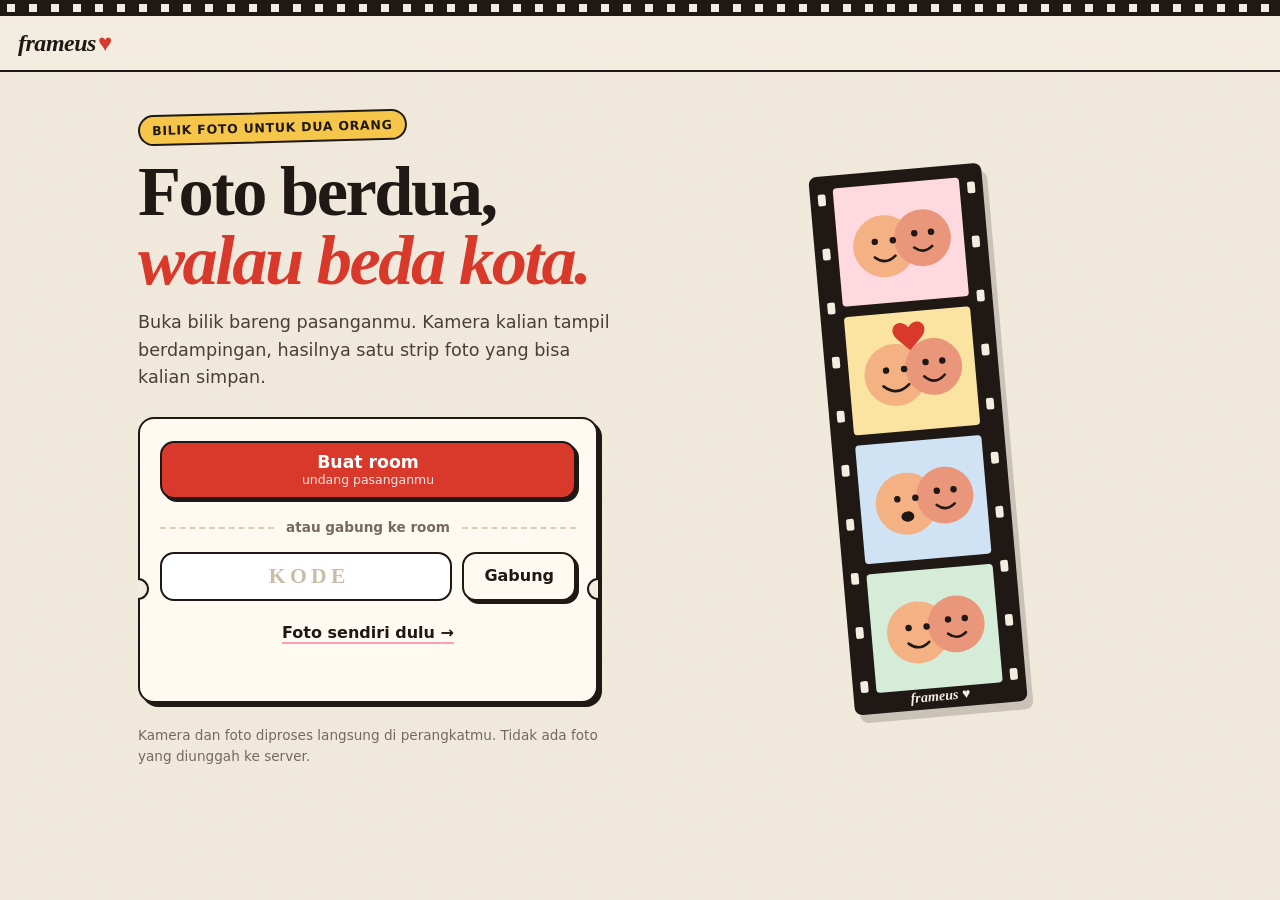
==== photobooth/index.html @ b473c3aa "Photobooth: pilihan bentuk/frame per orang (cincin warna, cincin ganda), tab kategori tersinkron, ca" ====
<!doctype html>
<html lang="id">
<head>
  <meta charset="utf-8">
  <meta name="viewport" content="width=device-width, initial-scale=1, viewport-fit=cover">
  <meta name="theme-color" content="#f3ece0">
  <title>frameus — bilik foto untuk dua orang</title>
  <meta name="description" content="Foto berdua walau beda kota. Kamera kalian tampil berdampingan dan hasilnya jadi satu strip foto.">
  <link rel="stylesheet" href="style.css">
</head>
<body>
  <div class="film" aria-hidden="true"></div>

  <header class="bar">
    <button id="btnBack" class="icon-btn" aria-label="Kembali" hidden>
      <svg viewBox="0 0 24 24" width="22" height="22" fill="none" stroke="currentColor" stroke-width="2.4" stroke-linecap="round" stroke-linejoin="round"><path d="M15 5l-7 7 7 7"/></svg>
    </button>
    <a class="brand" href="./" aria-label="frameus, ke beranda">frameus<span class="brand-heart" aria-hidden="true">♥</span></a>
    <div id="stepper" class="stepper" hidden>
      <span id="stepLabel" class="step-label"></span>
      <ol id="steps" aria-hidden="true"><li data-s="frame"></li><li data-s="shoot"></li><li data-s="pick"></li><li data-s="style"></li><li data-s="done"></li></ol>
    </div>
  </header>

  <video id="camSrc" autoplay playsinline muted></video>

  <main>
    <!-- BERANDA -->
    <section data-screen="home" class="screen home">
      <div class="hero">
        <div class="hero-copy">
          <p class="kicker">Bilik foto untuk dua orang</p>
          <h1>Foto berdua,<br><em>walau beda kota.</em></h1>
          <p class="lead">Buka bilik bareng pasanganmu. Kamera kalian tampil berdampingan, hasilnya satu strip foto yang bisa kalian simpan.</p>
        </div>
        <svg class="hero-art" viewBox="-14 -8 178 446" aria-hidden="true">
          <g transform="rotate(-5 75 215)">
            <rect x="8" y="6" width="134" height="418" rx="6" fill="#1f1814"/>
            <g fill="#f3ece0"><rect x="14" y="20" width="6" height="9" rx="1.5"/><rect x="14" y="62" width="6" height="9" rx="1.5"/><rect x="14" y="104" width="6" height="9" rx="1.5"/><rect x="14" y="146" width="6" height="9" rx="1.5"/><rect x="14" y="188" width="6" height="9" rx="1.5"/><rect x="14" y="230" width="6" height="9" rx="1.5"/><rect x="14" y="272" width="6" height="9" rx="1.5"/><rect x="14" y="314" width="6" height="9" rx="1.5"/><rect x="14" y="356" width="6" height="9" rx="1.5"/><rect x="14" y="398" width="6" height="9" rx="1.5"/>
              <rect x="130" y="20" width="6" height="9" rx="1.5"/><rect x="130" y="62" width="6" height="9" rx="1.5"/><rect x="130" y="104" width="6" height="9" rx="1.5"/><rect x="130" y="146" width="6" height="9" rx="1.5"/><rect x="130" y="188" width="6" height="9" rx="1.5"/><rect x="130" y="230" width="6" height="9" rx="1.5"/><rect x="130" y="272" width="6" height="9" rx="1.5"/><rect x="130" y="314" width="6" height="9" rx="1.5"/><rect x="130" y="356" width="6" height="9" rx="1.5"/><rect x="130" y="398" width="6" height="9" rx="1.5"/></g>
            <g>
              <rect x="26" y="16" width="98" height="92" rx="3" fill="#ffd9e0"/><circle cx="62" cy="64" r="24" fill="#f4b183"/><circle cx="92" cy="60" r="22" fill="#e9967a"/><circle cx="55" cy="60" r="2.5" fill="#1f1814"/><circle cx="69" cy="60" r="2.5" fill="#1f1814"/><circle cx="86" cy="56" r="2.5" fill="#1f1814"/><circle cx="99" cy="56" r="2.5" fill="#1f1814"/><path d="M54 72q8 7 16 0M85 67q7 6 14 0" stroke="#1f1814" stroke-width="2" fill="none" stroke-linecap="round"/>
              <rect x="26" y="116" width="98" height="92" rx="3" fill="#fbe3a1"/><circle cx="62" cy="164" r="24" fill="#f4b183"/><circle cx="92" cy="160" r="22" fill="#e9967a"/><circle cx="55" cy="160" r="2.5" fill="#1f1814"/><circle cx="69" cy="160" r="2.5" fill="#1f1814"/><circle cx="86" cy="156" r="2.5" fill="#1f1814"/><circle cx="99" cy="156" r="2.5" fill="#1f1814"/><path d="M52 172q10 9 20 0M84 167q8 8 16 0" stroke="#1f1814" stroke-width="2" fill="none" stroke-linecap="round"/><path d="M75 128c-7-9-18 0-9 9l9 9 9-9c9-9-2-18-9-9z" fill="#d8392b"/>
              <rect x="26" y="216" width="98" height="92" rx="3" fill="#cfe3f4"/><circle cx="62" cy="264" r="24" fill="#f4b183"/><circle cx="92" cy="260" r="22" fill="#e9967a"/><circle cx="55" cy="260" r="2.5" fill="#1f1814"/><circle cx="69" cy="260" r="2.5" fill="#1f1814"/><circle cx="86" cy="256" r="2.5" fill="#1f1814"/><circle cx="99" cy="256" r="2.5" fill="#1f1814"/><ellipse cx="62" cy="274" rx="5" ry="4" fill="#1f1814"/><path d="M85 267q7 6 14 0" stroke="#1f1814" stroke-width="2" fill="none" stroke-linecap="round"/>
              <rect x="26" y="316" width="98" height="92" rx="3" fill="#d4ecd8"/><circle cx="62" cy="364" r="24" fill="#f4b183"/><circle cx="92" cy="360" r="22" fill="#e9967a"/><circle cx="55" cy="360" r="2.5" fill="#1f1814"/><circle cx="69" cy="360" r="2.5" fill="#1f1814"/><circle cx="86" cy="356" r="2.5" fill="#1f1814"/><circle cx="99" cy="356" r="2.5" fill="#1f1814"/><path d="M54 372q8 7 16 0M85 367q7 6 14 0" stroke="#1f1814" stroke-width="2" fill="none" stroke-linecap="round"/>
            </g>
            <text x="75" y="418" text-anchor="middle" font-family="Fraunces, serif" font-style="italic" font-weight="700" font-size="11" fill="#f3ece0">frameus ♥</text>
          </g>
        </svg>
      </div>

      <div class="ticket">
        <button id="btnCreate" class="btn primary xl">
          <span class="btn-main">Buat room</span>
          <span class="btn-sub">undang pasanganmu</span>
        </button>
        <div class="or"><span>atau gabung ke room</span></div>
        <form id="joinForm" class="join" autocomplete="off">
          <label class="sr" for="joinCode">Kode room</label>
          <input id="joinCode" name="code" placeholder="KODE" maxlength="6" autocapitalize="characters" autocomplete="off" spellcheck="false" inputmode="text">
          <button id="btnJoin" class="btn" type="submit">Gabung</button>
        </form>
        <button id="btnSolo" class="link-btn" type="button">Foto sendiri dulu <span aria-hidden="true">→</span></button>
        <p id="homeStatus" class="status" role="status" aria-live="polite"></p>
        <div id="camError" class="alert" role="alert" hidden>
          <strong>Kamera belum bisa dipakai.</strong>
          <p>Izinkan akses kamera di browser, pastikan tidak dipakai aplikasi lain, dan buka lewat alamat <b>https</b>. Lalu coba lagi.</p>
        </div>
      </div>

      <p class="foot">Kamera dan foto diproses langsung di perangkatmu. Tidak ada foto yang diunggah ke server.</p>
    </section>

    <!-- ROOM -->
    <section data-screen="room" class="screen" hidden>
      <h2 class="title">Room kamu sudah siap</h2>
      <p class="sub">Kirim kode ini ke pasanganmu, lalu minta dia pilih <b>Gabung ke room</b>.</p>
      <div class="stub">
        <div id="roomCode" class="code" aria-live="polite" aria-label="Kode room"></div>
        <div class="stub-actions">
          <button id="btnCopy" class="btn" type="button">Salin kode</button>
          <button id="btnShare" class="btn" type="button">Bagikan</button>
        </div>
      </div>
      <p id="roomStatus" class="presence" data-state="wait" role="status"><i class="dot"></i><span>Menunggu pasangan…</span></p>
      <div class="actions"><button id="btnRoomNext" class="btn primary xl" type="button"><span class="btn-main">Lanjut pilih frame</span></button></div>
      <p class="hint">Pasanganmu bisa gabung kapan saja, bahkan setelah kamu lanjut.</p>
    </section>

    <!-- BENTUK STRIP -->
    <section data-screen="layout" class="screen" hidden>
      <h2 class="title">Pilih bentuk strip</h2>
      <p class="sub">Siapa pun dari kalian boleh memilih. Pilihannya otomatis tersinkron.</p>
      <div id="layouts" class="opts" role="radiogroup" aria-label="Bentuk strip"></div>
      <p id="layoutNote" class="pick-note" role="status" aria-live="polite"></p>
      <div class="actions"><button id="btnLayoutNext" class="btn primary xl" type="button"><span class="btn-main">Lanjut</span></button></div>
    </section>

    <!-- FRAME -->
    <section data-screen="frame" class="screen" hidden>
      <h2 class="title">Pilih frame</h2>
      <p class="sub">Foto kalian akan mengisi kotak putih.</p>
      <div id="cats" class="tabs" role="tablist" aria-label="Kategori frame"></div>
      <div id="frames" class="frames" role="radiogroup" aria-label="Frame"></div>
      <p id="frameNote" class="pick-note" role="status" aria-live="polite"></p>
      <div class="actions"><button id="btnFrameNext" class="btn primary xl" type="button"><span class="btn-main">Lanjut ke kamera</span></button></div>
    </section>

    <!-- FOTO -->
    <section data-screen="shoot" class="screen wide" hidden>
      <h2 id="shootTitle" class="title">Siap-siap, ya</h2>
      <p id="shootSub" class="sub">Pastikan wajah kelihatan, lalu tekan tombol merah.</p>
      <div class="cam">
        <canvas id="local" width="640" height="480"></canvas>
        <video id="remote" autoplay playsinline hidden></video>
        <span id="camBadge" class="cam-badge"><i class="dot"></i><span>Sendiri</span></span>
        <div id="count" class="count" hidden></div>
        <div id="flash" class="flash" aria-hidden="true"></div>
      </div>
      <div id="tryBox" class="try" hidden><span class="try-tag">Coba</span><p id="tryText"></p></div>
      <div id="thumbs" class="dots" aria-label="Hasil foto"></div>

      <div id="fx" class="fxpanel">
        <div class="tabs fx-tabs" role="tablist" aria-label="Efek">
          <button class="tab sel" data-fx="bg" role="tab" type="button">Latar</button>
          <button class="tab" data-fx="filter" role="tab" type="button">Filter wajah</button>
        </div>
        <div id="fxOpts" class="tray"></div>
        <p id="fxStatus" class="status" role="status" aria-live="polite"></p>
      </div>

      <div class="shutter-wrap">
        <button id="btnShoot" class="shutter" type="button" aria-label="Mulai foto"><i></i></button>
        <p class="shutter-label" id="shutterLabel">Mulai foto</p>
      </div>
    </section>

    <!-- PILIH FOTO -->
    <section data-screen="pick" class="screen" hidden>
      <h2 id="pickTitle" class="title">Pilih foto terbaik</h2>
      <p id="pickSub" class="sub"></p>
      <div id="pickGrid" class="pickgrid"></div>
      <div class="actions">
        <span id="pickCount" class="count-pill">0 dari 0</span>
        <button id="btnPickNext" class="btn primary xl" type="button" disabled><span class="btn-main">Lanjut</span></button>
      </div>
    </section>

    <!-- GAYA -->
    <section data-screen="style" class="screen" hidden>
      <h2 class="title">Beri sentuhan akhir</h2>
      <div class="table"><canvas id="preview" class="out"></canvas></div>
      <div class="panel">
        <label class="field"><span>Teks di bawah foto</span>
          <input id="caption" placeholder="Misalnya: Kita ♥" maxlength="30" value="frameus ♥">
        </label>
        <label class="switch"><input type="checkbox" id="showDate" checked><i aria-hidden="true"></i><span>Tampilkan tanggal</span></label>
      </div>
      <div class="actions"><button id="btnStyleNext" class="btn primary xl" type="button"><span class="btn-main">Selesai</span></button></div>
    </section>

    <!-- SELESAI -->
    <section data-screen="done" class="screen" hidden>
      <h2 class="title">Jadi! <em>Bagus banget.</em></h2>
      <div class="table"><canvas id="final" class="out tilt"></canvas></div>
      <div class="actions col">
        <a id="btnDownload" class="btn primary xl" download="frameus.png"><span class="btn-main">Unduh foto</span></a>
        <button id="btnShareImg" class="btn xl" type="button" hidden><span class="btn-main">Bagikan</span></button>
        <button id="btnAgain" class="link-btn" type="button">Foto lagi dari awal</button>
      </div>
    </section>
  </main>

  <script src="vendor/peerjs.min.js"></script>
  <script src="script.js"></script>
  <script type="module" src="fx.js"></script>
</body>
</html>
---- photobooth/style.css ----
@font-face { font-family: 'DM Sans'; font-style: normal; font-weight: 400 700; font-display: swap; src: url('vendor/fonts/DMSans-normal.woff2') format('woff2'); }
@font-face { font-family: 'Fraunces'; font-style: italic; font-weight: 400 900; font-display: swap; src: url('vendor/fonts/Fraunces-italic.woff2') format('woff2'); }
@font-face { font-family: 'Fraunces'; font-style: normal; font-weight: 400 900; font-display: swap; src: url('vendor/fonts/Fraunces-normal.woff2') format('woff2'); }
/* ============ frameus — gaya cetak retro-hangat ============ */
:root {
  --paper: #f3ece0;
  --paper-2: #e9dfcf;
  --card: #fffaf1;
  --ink: #1f1814;
  --muted: #75695e;
  --line: #d9ccb8;
  --red: #d8392b;
  --red-d: #a92519;
  --pink: #ff9db4;
  --sun: #f6c64a;
  --me: #ff6f91;
  --peer: #4a90e2;
  --ok: #2f8f5b;
  --r: 16px;
  --shadow: 4px 4px 0 var(--ink);
  --shadow-s: 3px 3px 0 var(--ink);
  --display: "Fraunces", "Iowan Old Style", Georgia, serif;
  --body: "DM Sans", system-ui, -apple-system, "Segoe UI", sans-serif;
}
*, *::before, *::after { box-sizing: border-box; }
html { -webkit-text-size-adjust: 100%; scroll-behavior: smooth; }
body {
  margin: 0; min-height: 100vh; color: var(--ink); background-color: var(--paper);
  font: 400 16px/1.55 var(--body);
  background-image: url("data:image/svg+xml;utf8,<svg xmlns='http://www.w3.org/2000/svg' width='160' height='160'><filter id='n'><feTurbulence type='fractalNoise' baseFrequency='.9' numOctaves='2' stitchTiles='stitch'/><feColorMatrix values='0 0 0 0 .3  0 0 0 0 .22  0 0 0 0 .12  0 0 0 .07 0'/></filter><rect width='160' height='160' filter='url(%23n)'/></svg>");
  -webkit-font-smoothing: antialiased;
}
button, input { font: inherit; color: inherit; }
[hidden] { display: none !important; }
.sr { position: absolute; width: 1px; height: 1px; overflow: hidden; clip: rect(0 0 0 0); white-space: nowrap; }
:focus-visible { outline: 3px solid var(--red); outline-offset: 3px; border-radius: 6px; }

/* pita film di atas halaman */
.film { height: 16px; background-color: var(--ink);
  background-image: linear-gradient(90deg, transparent 0 7px, var(--paper) 7px 15px, transparent 15px 22px);
  background-size: 22px 8px; background-repeat: repeat-x; background-position: 0 4px; }

/* bilah atas */
.bar { position: sticky; top: 0; z-index: 20; display: flex; align-items: center; gap: 12px; min-height: 56px; padding: 8px 18px;
  background: color-mix(in srgb, var(--paper) 92%, transparent); backdrop-filter: blur(8px); border-bottom: 2px solid var(--ink); }
.brand { font: italic 800 1.5rem/1 var(--display); font-variation-settings: "SOFT" 100, "opsz" 72; color: var(--ink); text-decoration: none; letter-spacing: -.02em; }
.brand-heart { color: var(--red); margin-left: 2px; font-style: normal; }
.icon-btn { display: grid; place-items: center; width: 40px; height: 40px; margin-left: -8px; border: 0; background: none; cursor: pointer; border-radius: 50%; }
.icon-btn:hover { background: var(--paper-2); }
.stepper { margin-left: auto; display: flex; align-items: center; gap: 12px; }
.step-label { font-size: .8rem; font-weight: 700; letter-spacing: .02em; color: var(--muted); }
.stepper ol { display: flex; gap: 4px; list-style: none; margin: 0; padding: 0; }
.stepper li { width: 18px; height: 14px; border: 2px solid var(--ink); border-radius: 3px; background: transparent; transition: background .2s; }
.stepper li.past { background: var(--red); border-color: var(--red-d); }
.stepper li.on { background: var(--ink); }

main { max-width: 640px; margin: 0 auto; padding: 24px 18px 40px; }
.screen { animation: rise .35s cubic-bezier(.2, .7, .2, 1); }
.screen.home { max-width: none; }
@keyframes rise { from { opacity: 0; transform: translateY(10px); } to { opacity: 1; transform: none; } }
.title { margin: 6px 0 4px; font: 800 clamp(1.9rem, 6.5vw, 2.6rem)/1.04 var(--display); font-variation-settings: "SOFT" 100, "opsz" 96; letter-spacing: -.02em; }
.title em { color: var(--red); font-weight: 700; }
.sub { margin: 4px 0 20px; color: var(--muted); max-width: 34rem; }
.sub b { color: var(--ink); }
.status { min-height: 1.4em; margin: 10px 0 0; font-size: .92rem; color: var(--muted); }

/* ---------- tombol ---------- */
.btn { display: inline-flex; align-items: center; justify-content: center; gap: 10px; min-height: 48px; padding: 10px 20px;
  border: 2px solid var(--ink); border-radius: 14px; background: var(--card); color: var(--ink); font-weight: 700; text-decoration: none; cursor: pointer;
  box-shadow: var(--shadow-s); transition: transform .08s, box-shadow .08s, background .15s; -webkit-tap-highlight-color: transparent; }
.btn:hover { background: #fff; }
.btn:active { transform: translate(3px, 3px); box-shadow: 0 0 0 var(--ink); }
.btn.primary { background: var(--red); color: #fff; }
.btn.primary:hover { background: #e2473a; }
.btn.xl { width: 100%; min-height: 58px; font-size: 1.08rem; flex-direction: column; gap: 0; line-height: 1.15; }
.btn-sub { font-size: .78rem; font-weight: 500; opacity: .85; }
.btn:disabled { background: var(--paper-2); color: var(--muted); border-color: var(--line); box-shadow: none; cursor: not-allowed; transform: none; }
.link-btn { display: inline-block; padding: 12px 4px; border: 0; background: none; color: var(--ink); font-weight: 700; text-decoration: underline; text-decoration-thickness: 2px; text-underline-offset: 4px; text-decoration-color: var(--pink); cursor: pointer; }
.link-btn:hover { text-decoration-color: var(--red); }

/* ---------- beranda ---------- */
.hero { display: grid; gap: 8px; align-items: center; margin-bottom: 8px; }
.hero-copy { max-width: 560px; }
.kicker { display: inline-block; margin: 0 0 14px; padding: 4px 12px; border: 2px solid var(--ink); border-radius: 999px; background: var(--sun); font-size: .78rem; font-weight: 700; letter-spacing: .06em; text-transform: uppercase; transform: rotate(-1.5deg); }
.hero h1 { margin: 0 0 14px; font: 900 clamp(2.5rem, 11vw, 4.4rem)/.98 var(--display); font-variation-settings: "SOFT" 100, "opsz" 144; letter-spacing: -.035em; }
.hero h1 em { color: var(--red); font-weight: 800; }
.lead { margin: 0; font-size: 1.1rem; color: #4a3f36; max-width: 30rem; }
.hero-art { display: none; width: 190px; justify-self: center; filter: drop-shadow(6px 8px 0 rgba(31, 24, 20, .18)); }

.ticket { position: relative; margin: 22px 0 0; padding: 22px 20px 12px; max-width: 460px; background: var(--card); border: 2px solid var(--ink); border-radius: var(--r); box-shadow: var(--shadow); }
.ticket::before, .ticket::after { content: ""; position: absolute; top: 50%; width: 22px; height: 22px; margin-top: 18px; border: 2px solid var(--ink); border-radius: 50%; background: var(--paper); }
.ticket::before { left: -13px; clip-path: inset(0 0 0 50%); }
.ticket::after { right: -13px; clip-path: inset(0 50% 0 0); }
.or { display: flex; align-items: center; gap: 12px; margin: 18px 0 14px; color: var(--muted); font-size: .85rem; font-weight: 700; }
.or::before, .or::after { content: ""; flex: 1; border-top: 2px dashed var(--line); }
.join { display: flex; gap: 10px; }
.join input { flex: 1 1 0; min-width: 0; min-height: 48px; padding: 8px 12px; border: 2px solid var(--ink); border-radius: 14px; background: #fff; text-align: center; text-transform: uppercase;
  font: 800 1.35rem var(--display); letter-spacing: .28em; padding-left: calc(12px + .28em); }
.join input::placeholder { color: #c9bca8; letter-spacing: .2em; }
.join .btn { flex: 0 0 auto; }
.ticket .link-btn { display: block; margin: 8px auto 0; }
.alert { margin: 12px 0 8px; padding: 12px 14px; border: 2px solid var(--red-d); border-radius: 12px; background: #fde4df; font-size: .92rem; }
.alert p { margin: 4px 0 0; }
.foot { margin: 22px 0 0; font-size: .85rem; color: var(--muted); max-width: 30rem; }

/* ---------- room ---------- */
.stub { margin: 8px 0 18px; padding: 22px 18px 18px; background: var(--card); border: 2px solid var(--ink); border-radius: var(--r); box-shadow: var(--shadow); text-align: center; }
.code { display: flex; justify-content: center; gap: 8px; margin-bottom: 18px; }
.code span { display: grid; place-items: center; width: clamp(46px, 14vw, 62px); aspect-ratio: .78; border: 2px solid var(--ink); border-radius: 12px; background: #fff; box-shadow: var(--shadow-s);
  font: 900 clamp(1.8rem, 8vw, 2.5rem) var(--display); font-variation-settings: "SOFT" 100; }
.code span:nth-child(odd) { transform: rotate(-2.5deg); }
.code span:nth-child(even) { transform: rotate(2deg) translateY(2px); }
.stub-actions { display: flex; gap: 10px; justify-content: center; flex-wrap: wrap; }
.presence { display: flex; align-items: center; gap: 10px; margin: 0 0 20px; padding: 10px 14px; border: 2px dashed var(--line); border-radius: 12px; font-weight: 700; }
.dot { width: 10px; height: 10px; border-radius: 50%; background: var(--sun); flex: none; }
.presence[data-state="wait"] .dot { animation: pulse 1.2s infinite; }
.presence[data-state="ok"] { border-style: solid; border-color: var(--ok); background: #e3f3e9; }
.presence[data-state="ok"] .dot { background: var(--ok); }
.presence[data-state="off"], .presence[data-state="err"] { border-color: var(--red-d); background: #fde4df; }
.presence[data-state="off"] .dot, .presence[data-state="err"] .dot { background: var(--red); }
@keyframes pulse { 0%, 100% { box-shadow: 0 0 0 0 rgba(246, 198, 74, .8); } 50% { box-shadow: 0 0 0 7px rgba(246, 198, 74, 0); } }
.hint { margin: 14px 0 0; font-size: .88rem; color: var(--muted); }

/* ---------- aksi bawah (lengket) ---------- */
.actions { position: sticky; bottom: 0; z-index: 10; display: flex; align-items: center; gap: 12px; margin: 22px -18px 0; padding: 14px 18px calc(14px + env(safe-area-inset-bottom));
  background: linear-gradient(to top, var(--paper) 62%, transparent); }
.actions.col { flex-direction: column; align-items: stretch; position: static; background: none; margin: 18px 0 0; padding: 0; }
.actions.col .link-btn { align-self: center; }
.actions .btn.xl { flex: 1; }
.count-pill { flex: none; padding: 6px 12px; border: 2px solid var(--ink); border-radius: 999px; background: var(--card); font-weight: 700; font-size: .9rem; white-space: nowrap; }

/* ---------- kartu pilihan (bentuk strip) ---------- */
.opts { display: grid; grid-template-columns: repeat(2, 1fr); gap: 14px; }
.opt { position: relative; display: flex; flex-direction: column; align-items: center; gap: 4px; padding: 20px 10px 14px; border: 2px solid var(--ink); border-radius: var(--r); background: var(--card); cursor: pointer; box-shadow: var(--shadow-s); transition: transform .1s, box-shadow .1s, background .15s; text-align: center; }
.opt:hover { transform: translateY(-2px); }
.opt b { margin-top: 10px; font: 800 1.1rem var(--display); }
.opt small { color: var(--muted); font-size: .8rem; }
.opt[aria-checked="true"] { background: #fff1bd; box-shadow: 0 0 0 0 var(--ink); transform: translate(3px, 3px); }
.opt .check, .fcard .check { position: absolute; top: 8px; right: 8px; display: none; width: 24px; height: 24px; place-items: center; border-radius: 50%; background: var(--red); color: #fff; font-size: 14px; font-weight: 800; border: 2px solid var(--ink); }
.opt[aria-checked="true"] .check, .fcard[aria-checked="true"] .check { display: grid; }
.ico { display: grid; gap: 4px; padding: 5px; border: 2px solid var(--ink); border-radius: 4px; background: var(--ink); }
.ico i { display: block; background: #fff; border-radius: 1px; }

/* ---------- frame ---------- */
.tabs { display: flex; gap: 8px; margin: 0 -18px 16px; padding: 4px 18px 10px; overflow-x: auto; scrollbar-width: none; }
.tabs::-webkit-scrollbar { display: none; }
.tab { flex: none; padding: 8px 16px; border: 2px solid var(--ink); border-radius: 999px; background: var(--card); font-weight: 700; font-size: .92rem; cursor: pointer; white-space: nowrap; }
.tab.sel { background: var(--ink); color: var(--paper); }
.frames { display: grid; grid-template-columns: repeat(3, 1fr); gap: 12px; }
.fcard { position: relative; display: flex; flex-direction: column; align-items: center; gap: 6px; padding: 10px 6px 8px; border: 2px solid var(--ink); border-radius: 14px; background: var(--card); cursor: pointer; box-shadow: var(--shadow-s); transition: transform .1s, box-shadow .1s, background .15s; }
.fcard canvas { width: 100%; height: 150px; object-fit: contain; filter: drop-shadow(1px 2px 0 rgba(31, 24, 20, .25)); }
.fcard b { font-size: .82rem; }
.fcard[aria-checked="true"] { background: #fff1bd; box-shadow: none; transform: translate(3px, 3px); }
.fcard .check { top: 6px; right: 6px; }

/* ---------- kamera ---------- */
.screen.wide { max-width: 640px; }
.cam { position: relative; display: flex; aspect-ratio: 4 / 3; overflow: hidden; border: 2px solid var(--ink); border-radius: 20px; background: #2b2420; box-shadow: var(--shadow); }
.cam canvas, .cam video { flex: 1; min-width: 0; width: 100%; height: 100%; object-fit: cover; }
#camSrc { position: fixed; left: 0; top: 0; width: 2px; height: 2px; opacity: 0; pointer-events: none; }
.cam-badge { position: absolute; left: 12px; top: 12px; display: flex; align-items: center; gap: 8px; padding: 5px 12px 5px 10px; border-radius: 999px; background: rgba(31, 24, 20, .72); color: #fff; font-size: .78rem; font-weight: 700; backdrop-filter: blur(4px); }
.cam-badge .dot { width: 8px; height: 8px; background: #ffd35a; }
.cam-badge[data-on="1"] .dot { background: #5be08f; }
.count { position: absolute; inset: 0; display: grid; place-items: center; pointer-events: none; font: 900 clamp(6rem, 30vw, 10rem)/1 var(--display); font-variation-settings: "SOFT" 100, "opsz" 144; color: #fff; -webkit-text-stroke: 4px var(--ink); paint-order: stroke fill; text-shadow: 6px 6px 0 var(--ink); }
.count.pop { animation: pop .9s cubic-bezier(.2, .8, .2, 1); }
@keyframes pop { 0% { transform: scale(1.7); opacity: 0; } 25% { transform: scale(1); opacity: 1; } 85% { opacity: 1; } 100% { transform: scale(.85); opacity: 0; } }
.flash { position: absolute; inset: 0; background: #fff; opacity: 0; pointer-events: none; }
.flash.go { animation: flash .45s ease-out; }
@keyframes flash { 0% { opacity: .95; } 100% { opacity: 0; } }
.try { display: flex; align-items: flex-start; gap: 10px; margin: 16px 0 0; padding: 12px 14px; border: 2px solid var(--ink); border-radius: 14px; background: #fff1bd; box-shadow: var(--shadow-s); }
.try-tag { flex: none; padding: 1px 9px; border-radius: 999px; background: var(--ink); color: var(--paper); font-size: .72rem; font-weight: 800; letter-spacing: .08em; text-transform: uppercase; margin-top: 2px; }
.try p { margin: 0; font-weight: 700; }
.dots { display: flex; gap: 8px; justify-content: center; flex-wrap: wrap; margin: 14px 0 0; }
.dots div { width: 54px; aspect-ratio: 4 / 3; display: grid; place-items: center; border: 2px solid var(--ink); border-radius: 8px; background: var(--card); font: 800 .8rem var(--display); color: var(--muted); overflow: hidden; }
.dots div.cur { background: var(--sun); color: var(--ink); }
.dots img { width: 100%; height: 100%; object-fit: cover; display: block; }

.fxpanel { margin-top: 18px; padding: 14px 14px 8px; border: 2px solid var(--ink); border-radius: var(--r); background: var(--card); box-shadow: var(--shadow-s); }
.fx-tabs { margin: 0 0 10px; padding: 0; }
.tray { display: flex; gap: 12px; overflow-x: auto; padding: 4px 2px 10px; scrollbar-width: thin; }
.fxo { flex: none; display: flex; flex-direction: column; align-items: center; gap: 5px; width: 66px; padding: 0; border: 0; background: none; cursor: pointer; }
.fxo .face { display: grid; place-items: center; width: 60px; height: 60px; overflow: hidden; border: 2px solid var(--ink); border-radius: 16px; background: #fff; font-size: 1.7rem; line-height: 1; transition: transform .1s, box-shadow .1s; }
.fxo .face canvas { width: 100%; height: 100%; display: block; }
.fxo small { max-width: 66px; overflow: hidden; text-overflow: ellipsis; white-space: nowrap; font-size: .72rem; font-weight: 600; color: var(--muted); }
.fxo:hover .face { transform: translateY(-2px); }
.fxo[aria-pressed="true"] .face { box-shadow: 0 0 0 3px var(--card), 0 0 0 5px var(--red); }
.fxo[aria-pressed="true"] small { color: var(--ink); font-weight: 800; }
.shutter-wrap { display: grid; justify-items: center; margin: 22px 0 6px; }
.shutter { position: relative; width: 84px; height: 84px; border: 3px solid var(--ink); border-radius: 50%; background: var(--card); cursor: pointer; box-shadow: var(--shadow-s); transition: transform .08s, box-shadow .08s; }
.shutter i { position: absolute; inset: 8px; border-radius: 50%; background: var(--red); border: 2px solid var(--ink); }
.shutter:active { transform: translate(3px, 3px); box-shadow: none; }
.shutter-label { margin: 10px 0 0; font-weight: 700; font-size: .9rem; color: var(--muted); }

/* ---------- pilih foto ---------- */
.pickgrid { display: grid; grid-template-columns: repeat(2, 1fr); gap: 14px; }
.pick { position: relative; padding: 8px 8px 22px; border: 0; background: #fff; cursor: pointer; box-shadow: 0 2px 0 var(--line), 0 8px 18px rgba(31, 24, 20, .18); transition: transform .12s, box-shadow .12s; }
.pick:nth-child(odd) { transform: rotate(-1.4deg); }
.pick:nth-child(even) { transform: rotate(1.2deg); }
.pick img { display: block; width: 100%; }
.pick:hover { transform: rotate(0) translateY(-3px); }
.pick.sel { outline: 4px solid var(--red); outline-offset: 2px; }
.pick em { position: absolute; top: -10px; right: -8px; display: none; width: 32px; height: 32px; place-items: center; border: 2px solid var(--ink); border-radius: 50%; background: var(--red); color: #fff; font: 800 1rem var(--display); font-style: normal; }
.pick.sel em { display: grid; }

/* ---------- gaya & selesai ---------- */
.table { display: grid; place-items: center; margin: 14px -18px 0; padding: 26px 18px; background: var(--paper-2); border-block: 2px solid var(--ink); }
.out { max-width: min(100%, 360px); max-height: 66vh; width: auto; height: auto; box-shadow: 0 2px 0 rgba(31, 24, 20, .15), 0 14px 28px rgba(31, 24, 20, .28); }
.out.tilt { transform: rotate(-1.6deg); }
.panel { display: grid; gap: 14px; margin-top: 18px; padding: 16px; border: 2px solid var(--ink); border-radius: var(--r); background: var(--card); box-shadow: var(--shadow-s); }
.field { display: grid; gap: 6px; font-weight: 700; font-size: .9rem; }
.field input { min-height: 46px; padding: 8px 12px; border: 2px solid var(--ink); border-radius: 12px; background: #fff; font-weight: 500; }
.switch { display: flex; align-items: center; gap: 12px; font-weight: 700; cursor: pointer; }
.switch input { position: absolute; opacity: 0; }
.switch i { position: relative; flex: none; width: 48px; height: 28px; border: 2px solid var(--ink); border-radius: 999px; background: var(--paper-2); transition: background .15s; }
.switch i::after { content: ""; position: absolute; left: 2px; top: 2px; width: 20px; height: 20px; border-radius: 50%; background: var(--ink); transition: transform .15s; }
.switch input:checked + i { background: var(--red); }
.switch input:checked + i::after { transform: translateX(20px); background: #fff; }
.switch input:focus-visible + i { outline: 3px solid var(--red); outline-offset: 3px; }

/* ---------- layar lebar ---------- */
@media (min-width: 880px) {
  main { max-width: 1040px; padding-top: 40px; }
  .screen:not(.home) { max-width: 640px; margin-inline: auto; }
  .screen.wide { max-width: 700px; }
  .screen.home { display: grid; grid-template-columns: minmax(0, 500px) 1fr; column-gap: 56px; align-content: start; }
  .hero { display: contents; }
  .hero-copy { grid-column: 1; }
  .hero-art { display: block; grid-column: 2; grid-row: 1 / span 3; align-self: center; justify-self: center; width: 230px; }
  .ticket { grid-column: 1; margin-top: 26px; }
  .foot { grid-column: 1; }
  .frames { grid-template-columns: repeat(4, 1fr); }
  .actions { margin-inline: 0; padding-inline: 0; }
  .tabs { margin-inline: 0; padding-inline: 0; }
  .table { margin-inline: 0; border: 2px solid var(--ink); border-radius: var(--r); }
}
@media (max-width: 420px) { .frames { gap: 10px; } .fcard canvas { height: 128px; } .stepper .step-label { display: none; } }
@media (prefers-reduced-motion: reduce) { *, *::before, *::after { animation-duration: .01ms !important; transition-duration: .01ms !important; } }

/* ---------- pilihan bersama: warna per orang ---------- */
.opt[data-pick~="me"], .fcard[data-pick~="me"] { outline: 3px solid var(--me); outline-offset: 2px; }
.opt[data-pick~="peer"], .fcard[data-pick~="peer"] { outline: 3px solid var(--peer); outline-offset: 2px; }
.opt[data-pick~="me"][data-pick~="peer"], .fcard[data-pick~="me"][data-pick~="peer"] { outline: 3px solid var(--me); outline-offset: 2px; box-shadow: 0 0 0 7px var(--peer); }
.who-row { position: absolute; left: 6px; top: 6px; display: flex; gap: 4px; }
.who { padding: 1px 8px; border: 2px solid var(--ink); border-radius: 999px; color: #fff; font-size: .68rem; font-weight: 800; line-height: 1.5; }
.who.me { background: var(--me); }
.who.peer { background: var(--peer); }
.tab .tab-count { margin-left: 6px; font-size: .72rem; opacity: .6; font-weight: 800; }
.tab[data-pick~="me"]::after, .tab[data-pick~="peer"]::after { content: ""; display: inline-block; width: 9px; height: 9px; margin-left: 7px; border-radius: 50%; border: 1.5px solid var(--ink); background: var(--me); }
.tab[data-pick~="peer"]:not([data-pick~="me"])::after { background: var(--peer); }
.tab[data-pick~="me"][data-pick~="peer"]::after { background: linear-gradient(90deg, var(--me) 50%, var(--peer) 50%); }
.pick-note { min-height: 1.4em; margin: 14px 0 0; font-size: .9rem; font-weight: 600; color: var(--red-d); }
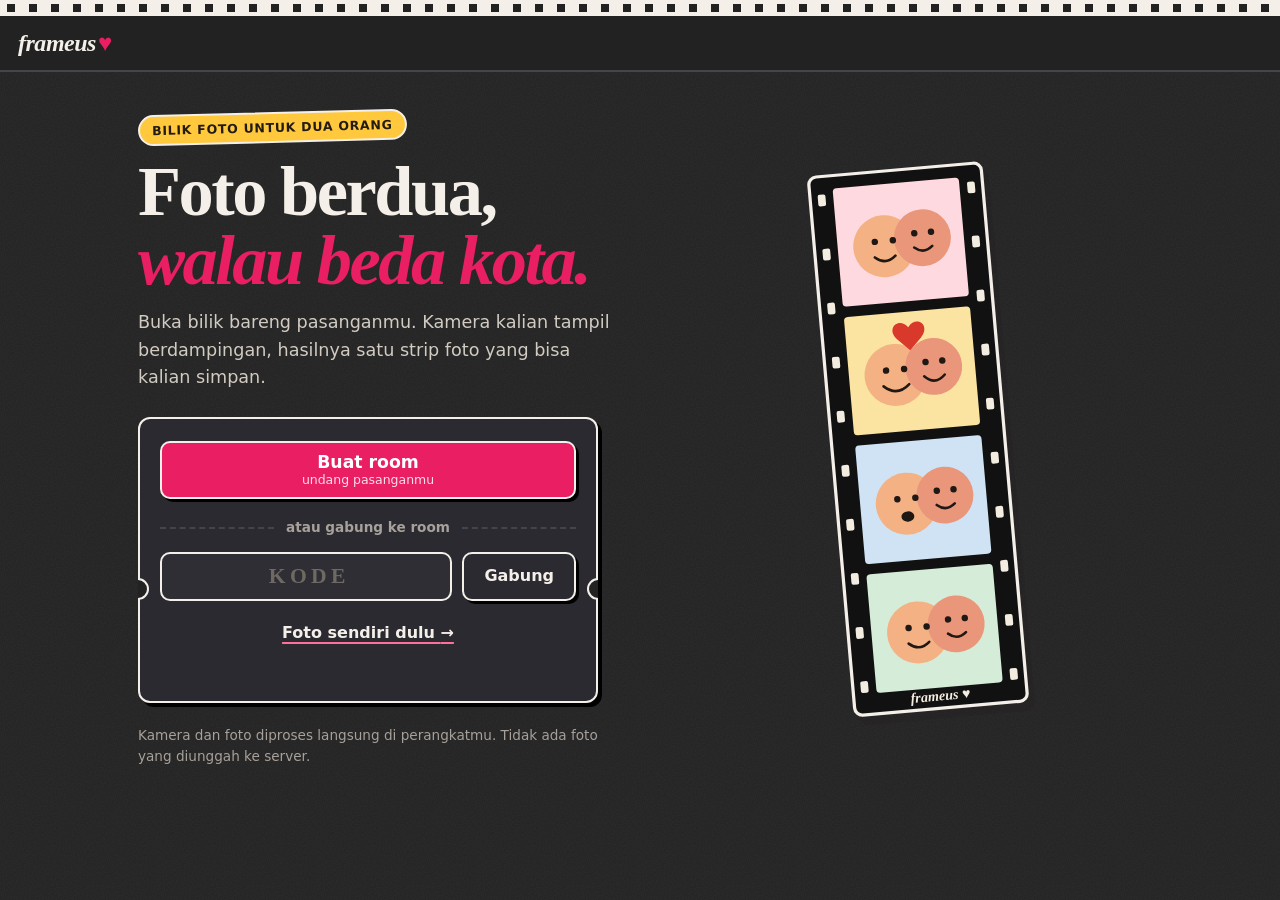
==== commit 58662a19: "Photobooth: ganti tema ke gelap dengan aksen pink (#222 + #e91e63), bingkai kamera putih Co-Authored" ====
--- a/photobooth/index.html
+++ b/photobooth/index.html
@@ -3,7 +3,7 @@
 <head>
   <meta charset="utf-8">
   <meta name="viewport" content="width=device-width, initial-scale=1, viewport-fit=cover">
-  <meta name="theme-color" content="#f3ece0">
+  <meta name="theme-color" content="#222222">
   <title>frameus — bilik foto untuk dua orang</title>
   <meta name="description" content="Foto berdua walau beda kota. Kamera kalian tampil berdampingan dan hasilnya jadi satu strip foto.">
   <link rel="stylesheet" href="style.css">
@@ -35,7 +35,7 @@
         </div>
         <svg class="hero-art" viewBox="-14 -8 178 446" aria-hidden="true">
           <g transform="rotate(-5 75 215)">
-            <rect x="8" y="6" width="134" height="418" rx="6" fill="#1f1814"/>
+            <rect x="8" y="6" width="134" height="418" rx="6" fill="#111" stroke="#f4efe8" stroke-width="2.5"/>
             <g fill="#f3ece0"><rect x="14" y="20" width="6" height="9" rx="1.5"/><rect x="14" y="62" width="6" height="9" rx="1.5"/><rect x="14" y="104" width="6" height="9" rx="1.5"/><rect x="14" y="146" width="6" height="9" rx="1.5"/><rect x="14" y="188" width="6" height="9" rx="1.5"/><rect x="14" y="230" width="6" height="9" rx="1.5"/><rect x="14" y="272" width="6" height="9" rx="1.5"/><rect x="14" y="314" width="6" height="9" rx="1.5"/><rect x="14" y="356" width="6" height="9" rx="1.5"/><rect x="14" y="398" width="6" height="9" rx="1.5"/>
               <rect x="130" y="20" width="6" height="9" rx="1.5"/><rect x="130" y="62" width="6" height="9" rx="1.5"/><rect x="130" y="104" width="6" height="9" rx="1.5"/><rect x="130" y="146" width="6" height="9" rx="1.5"/><rect x="130" y="188" width="6" height="9" rx="1.5"/><rect x="130" y="230" width="6" height="9" rx="1.5"/><rect x="130" y="272" width="6" height="9" rx="1.5"/><rect x="130" y="314" width="6" height="9" rx="1.5"/><rect x="130" y="356" width="6" height="9" rx="1.5"/><rect x="130" y="398" width="6" height="9" rx="1.5"/></g>
             <g>
--- a/photobooth/style.css
+++ b/photobooth/style.css
@@ -3,22 +3,22 @@
 @font-face { font-family: 'Fraunces'; font-style: normal; font-weight: 400 900; font-display: swap; src: url('vendor/fonts/Fraunces-normal.woff2') format('woff2'); }
 /* ============ frameus — gaya cetak retro-hangat ============ */
 :root {
-  --paper: #f3ece0;
-  --paper-2: #e9dfcf;
-  --card: #fffaf1;
-  --ink: #1f1814;
-  --muted: #75695e;
-  --line: #d9ccb8;
-  --red: #d8392b;
-  --red-d: #a92519;
-  --pink: #ff9db4;
-  --sun: #f6c64a;
+  --paper: #222222;          /* latar */
+  --paper-2: #2e2e34;        /* permukaan kedua */
+  --card: #2a2a30;           /* kartu */
+  --ink: #f4efe8;            /* teks & garis tepi (terang di atas gelap) */
+  --muted: #a8a09a;
+  --line: #44444c;
+  --red: #e91e63;            /* aksen pink */
+  --red-d: #c2185b;
+  --pink: #ff6f9c;
+  --sun: #ffc83d;
+  --ok: #38c172;
   --me: #ff6f91;
   --peer: #4a90e2;
-  --ok: #2f8f5b;
-  --r: 16px;
-  --shadow: 4px 4px 0 var(--ink);
-  --shadow-s: 3px 3px 0 var(--ink);
+  --r: 12px;
+  --shadow: 4px 4px 0 #000;
+  --shadow-s: 3px 3px 0 #000;
   --display: "Fraunces", "Iowan Old Style", Georgia, serif;
   --body: "DM Sans", system-ui, -apple-system, "Segoe UI", sans-serif;
 }
@@ -27,7 +27,8 @@
 body {
   margin: 0; min-height: 100vh; color: var(--ink); background-color: var(--paper);
   font: 400 16px/1.55 var(--body);
-  background-image: url("data:image/svg+xml;utf8,<svg xmlns='http://www.w3.org/2000/svg' width='160' height='160'><filter id='n'><feTurbulence type='fractalNoise' baseFrequency='.9' numOctaves='2' stitchTiles='stitch'/><feColorMatrix values='0 0 0 0 .3  0 0 0 0 .22  0 0 0 0 .12  0 0 0 .07 0'/></filter><rect width='160' height='160' filter='url(%23n)'/></svg>");
+  color-scheme: dark;
+  background-image: url("data:image/svg+xml;utf8,<svg xmlns='http://www.w3.org/2000/svg' width='160' height='160'><filter id='n'><feTurbulence type='fractalNoise' baseFrequency='.9' numOctaves='2' stitchTiles='stitch'/><feColorMatrix values='0 0 0 0 1  0 0 0 0 1  0 0 0 0 1  0 0 0 .05 0'/></filter><rect width='160' height='160' filter='url(%23n)'/></svg>");
   -webkit-font-smoothing: antialiased;
 }
 button, input { font: inherit; color: inherit; }
@@ -42,7 +43,7 @@
 
 /* bilah atas */
 .bar { position: sticky; top: 0; z-index: 20; display: flex; align-items: center; gap: 12px; min-height: 56px; padding: 8px 18px;
-  background: color-mix(in srgb, var(--paper) 92%, transparent); backdrop-filter: blur(8px); border-bottom: 2px solid var(--ink); }
+  background: color-mix(in srgb, var(--paper) 92%, transparent); backdrop-filter: blur(8px); border-bottom: 2px solid var(--line); }
 .brand { font: italic 800 1.5rem/1 var(--display); font-variation-settings: "SOFT" 100, "opsz" 72; color: var(--ink); text-decoration: none; letter-spacing: -.02em; }
 .brand-heart { color: var(--red); margin-left: 2px; font-style: normal; }
 .icon-btn { display: grid; place-items: center; width: 40px; height: 40px; margin-left: -8px; border: 0; background: none; cursor: pointer; border-radius: 50%; }
@@ -51,7 +52,7 @@
 .step-label { font-size: .8rem; font-weight: 700; letter-spacing: .02em; color: var(--muted); }
 .stepper ol { display: flex; gap: 4px; list-style: none; margin: 0; padding: 0; }
 .stepper li { width: 18px; height: 14px; border: 2px solid var(--ink); border-radius: 3px; background: transparent; transition: background .2s; }
-.stepper li.past { background: var(--red); border-color: var(--red-d); }
+.stepper li.past { background: var(--red); border-color: var(--red); }
 .stepper li.on { background: var(--ink); }
 
 main { max-width: 640px; margin: 0 auto; padding: 24px 18px 40px; }
@@ -66,25 +67,25 @@
 
 /* ---------- tombol ---------- */
 .btn { display: inline-flex; align-items: center; justify-content: center; gap: 10px; min-height: 48px; padding: 10px 20px;
-  border: 2px solid var(--ink); border-radius: 14px; background: var(--card); color: var(--ink); font-weight: 700; text-decoration: none; cursor: pointer;
+  border: 2px solid var(--ink); border-radius: 10px; background: var(--card); color: var(--ink); font-weight: 700; text-decoration: none; cursor: pointer;
   box-shadow: var(--shadow-s); transition: transform .08s, box-shadow .08s, background .15s; -webkit-tap-highlight-color: transparent; }
-.btn:hover { background: #fff; }
+.btn:hover { background: var(--paper-2); }
 .btn:active { transform: translate(3px, 3px); box-shadow: 0 0 0 var(--ink); }
 .btn.primary { background: var(--red); color: #fff; }
-.btn.primary:hover { background: #e2473a; }
+.btn.primary:hover { background: #f23b79; }
 .btn.xl { width: 100%; min-height: 58px; font-size: 1.08rem; flex-direction: column; gap: 0; line-height: 1.15; }
 .btn-sub { font-size: .78rem; font-weight: 500; opacity: .85; }
-.btn:disabled { background: var(--paper-2); color: var(--muted); border-color: var(--line); box-shadow: none; cursor: not-allowed; transform: none; }
+.btn:disabled { background: #2b2b30; color: #77706a; border-color: var(--line); box-shadow: none; cursor: not-allowed; transform: none; }
 .link-btn { display: inline-block; padding: 12px 4px; border: 0; background: none; color: var(--ink); font-weight: 700; text-decoration: underline; text-decoration-thickness: 2px; text-underline-offset: 4px; text-decoration-color: var(--pink); cursor: pointer; }
 .link-btn:hover { text-decoration-color: var(--red); }
 
 /* ---------- beranda ---------- */
 .hero { display: grid; gap: 8px; align-items: center; margin-bottom: 8px; }
 .hero-copy { max-width: 560px; }
-.kicker { display: inline-block; margin: 0 0 14px; padding: 4px 12px; border: 2px solid var(--ink); border-radius: 999px; background: var(--sun); font-size: .78rem; font-weight: 700; letter-spacing: .06em; text-transform: uppercase; transform: rotate(-1.5deg); }
+.kicker { display: inline-block; margin: 0 0 14px; padding: 4px 12px; border: 2px solid var(--ink); border-radius: 999px; background: var(--sun); color: #231b12; font-size: .78rem; font-weight: 700; letter-spacing: .06em; text-transform: uppercase; transform: rotate(-1.5deg); }
 .hero h1 { margin: 0 0 14px; font: 900 clamp(2.5rem, 11vw, 4.4rem)/.98 var(--display); font-variation-settings: "SOFT" 100, "opsz" 144; letter-spacing: -.035em; }
 .hero h1 em { color: var(--red); font-weight: 800; }
-.lead { margin: 0; font-size: 1.1rem; color: #4a3f36; max-width: 30rem; }
+.lead { margin: 0; font-size: 1.1rem; color: #d2cbc2; max-width: 30rem; }
 .hero-art { display: none; width: 190px; justify-self: center; filter: drop-shadow(6px 8px 0 rgba(31, 24, 20, .18)); }
 
 .ticket { position: relative; margin: 22px 0 0; padding: 22px 20px 12px; max-width: 460px; background: var(--card); border: 2px solid var(--ink); border-radius: var(--r); box-shadow: var(--shadow); }
@@ -94,19 +95,19 @@
 .or { display: flex; align-items: center; gap: 12px; margin: 18px 0 14px; color: var(--muted); font-size: .85rem; font-weight: 700; }
 .or::before, .or::after { content: ""; flex: 1; border-top: 2px dashed var(--line); }
 .join { display: flex; gap: 10px; }
-.join input { flex: 1 1 0; min-width: 0; min-height: 48px; padding: 8px 12px; border: 2px solid var(--ink); border-radius: 14px; background: #fff; text-align: center; text-transform: uppercase;
+.join input { flex: 1 1 0; min-width: 0; min-height: 48px; padding: 8px 12px; border: 2px solid var(--ink); border-radius: 10px; background: var(--paper-2); text-align: center; text-transform: uppercase;
   font: 800 1.35rem var(--display); letter-spacing: .28em; padding-left: calc(12px + .28em); }
-.join input::placeholder { color: #c9bca8; letter-spacing: .2em; }
+.join input::placeholder { color: #6f6963; letter-spacing: .2em; }
 .join .btn { flex: 0 0 auto; }
 .ticket .link-btn { display: block; margin: 8px auto 0; }
-.alert { margin: 12px 0 8px; padding: 12px 14px; border: 2px solid var(--red-d); border-radius: 12px; background: #fde4df; font-size: .92rem; }
+.alert { margin: 12px 0 8px; padding: 12px 14px; border: 2px solid var(--red); border-radius: 10px; background: #3a1a26; font-size: .92rem; }
 .alert p { margin: 4px 0 0; }
 .foot { margin: 22px 0 0; font-size: .85rem; color: var(--muted); max-width: 30rem; }
 
 /* ---------- room ---------- */
 .stub { margin: 8px 0 18px; padding: 22px 18px 18px; background: var(--card); border: 2px solid var(--ink); border-radius: var(--r); box-shadow: var(--shadow); text-align: center; }
 .code { display: flex; justify-content: center; gap: 8px; margin-bottom: 18px; }
-.code span { display: grid; place-items: center; width: clamp(46px, 14vw, 62px); aspect-ratio: .78; border: 2px solid var(--ink); border-radius: 12px; background: #fff; box-shadow: var(--shadow-s);
+.code span { display: grid; place-items: center; width: clamp(46px, 14vw, 62px); aspect-ratio: .78; border: 2px solid var(--ink); border-radius: 10px; background: var(--paper-2); box-shadow: var(--shadow-s);
   font: 900 clamp(1.8rem, 8vw, 2.5rem) var(--display); font-variation-settings: "SOFT" 100; }
 .code span:nth-child(odd) { transform: rotate(-2.5deg); }
 .code span:nth-child(even) { transform: rotate(2deg) translateY(2px); }
@@ -114,9 +115,9 @@
 .presence { display: flex; align-items: center; gap: 10px; margin: 0 0 20px; padding: 10px 14px; border: 2px dashed var(--line); border-radius: 12px; font-weight: 700; }
 .dot { width: 10px; height: 10px; border-radius: 50%; background: var(--sun); flex: none; }
 .presence[data-state="wait"] .dot { animation: pulse 1.2s infinite; }
-.presence[data-state="ok"] { border-style: solid; border-color: var(--ok); background: #e3f3e9; }
+.presence[data-state="ok"] { border-style: solid; border-color: var(--ok); background: #17301f; }
 .presence[data-state="ok"] .dot { background: var(--ok); }
-.presence[data-state="off"], .presence[data-state="err"] { border-color: var(--red-d); background: #fde4df; }
+.presence[data-state="off"], .presence[data-state="err"] { border-color: var(--red); background: #3a1a26; }
 .presence[data-state="off"] .dot, .presence[data-state="err"] .dot { background: var(--red); }
 @keyframes pulse { 0%, 100% { box-shadow: 0 0 0 0 rgba(246, 198, 74, .8); } 50% { box-shadow: 0 0 0 7px rgba(246, 198, 74, 0); } }
 .hint { margin: 14px 0 0; font-size: .88rem; color: var(--muted); }
@@ -135,11 +136,11 @@
 .opt:hover { transform: translateY(-2px); }
 .opt b { margin-top: 10px; font: 800 1.1rem var(--display); }
 .opt small { color: var(--muted); font-size: .8rem; }
-.opt[aria-checked="true"] { background: #fff1bd; box-shadow: 0 0 0 0 var(--ink); transform: translate(3px, 3px); }
+.opt[aria-checked="true"] { background: #3b2431; box-shadow: 0 0 0 0 var(--ink); transform: translate(3px, 3px); }
 .opt .check, .fcard .check { position: absolute; top: 8px; right: 8px; display: none; width: 24px; height: 24px; place-items: center; border-radius: 50%; background: var(--red); color: #fff; font-size: 14px; font-weight: 800; border: 2px solid var(--ink); }
 .opt[aria-checked="true"] .check, .fcard[aria-checked="true"] .check { display: grid; }
 .ico { display: grid; gap: 4px; padding: 5px; border: 2px solid var(--ink); border-radius: 4px; background: var(--ink); }
-.ico i { display: block; background: #fff; border-radius: 1px; }
+.ico i { display: block; background: var(--paper); border-radius: 1px; }
 
 /* ---------- frame ---------- */
 .tabs { display: flex; gap: 8px; margin: 0 -18px 16px; padding: 4px 18px 10px; overflow-x: auto; scrollbar-width: none; }
@@ -147,39 +148,39 @@
 .tab { flex: none; padding: 8px 16px; border: 2px solid var(--ink); border-radius: 999px; background: var(--card); font-weight: 700; font-size: .92rem; cursor: pointer; white-space: nowrap; }
 .tab.sel { background: var(--ink); color: var(--paper); }
 .frames { display: grid; grid-template-columns: repeat(3, 1fr); gap: 12px; }
-.fcard { position: relative; display: flex; flex-direction: column; align-items: center; gap: 6px; padding: 10px 6px 8px; border: 2px solid var(--ink); border-radius: 14px; background: var(--card); cursor: pointer; box-shadow: var(--shadow-s); transition: transform .1s, box-shadow .1s, background .15s; }
-.fcard canvas { width: 100%; height: 150px; object-fit: contain; filter: drop-shadow(1px 2px 0 rgba(31, 24, 20, .25)); }
+.fcard { position: relative; display: flex; flex-direction: column; align-items: center; gap: 6px; padding: 10px 6px 8px; border: 2px solid var(--ink); border-radius: 10px; background: var(--card); cursor: pointer; box-shadow: var(--shadow-s); transition: transform .1s, box-shadow .1s, background .15s; }
+.fcard canvas { width: 100%; height: 150px; object-fit: contain; filter: drop-shadow(0 2px 4px rgba(0, 0, 0, .5)); }
 .fcard b { font-size: .82rem; }
-.fcard[aria-checked="true"] { background: #fff1bd; box-shadow: none; transform: translate(3px, 3px); }
+.fcard[aria-checked="true"] { background: #3b2431; box-shadow: none; transform: translate(3px, 3px); }
 .fcard .check { top: 6px; right: 6px; }
 
 /* ---------- kamera ---------- */
 .screen.wide { max-width: 640px; }
-.cam { position: relative; display: flex; aspect-ratio: 4 / 3; overflow: hidden; border: 2px solid var(--ink); border-radius: 20px; background: #2b2420; box-shadow: var(--shadow); }
+.cam { position: relative; display: flex; aspect-ratio: 4 / 3; overflow: hidden; border: 4px solid #fff; border-radius: 8px; background: #111; box-shadow: var(--shadow); }
 .cam canvas, .cam video { flex: 1; min-width: 0; width: 100%; height: 100%; object-fit: cover; }
 #camSrc { position: fixed; left: 0; top: 0; width: 2px; height: 2px; opacity: 0; pointer-events: none; }
 .cam-badge { position: absolute; left: 12px; top: 12px; display: flex; align-items: center; gap: 8px; padding: 5px 12px 5px 10px; border-radius: 999px; background: rgba(31, 24, 20, .72); color: #fff; font-size: .78rem; font-weight: 700; backdrop-filter: blur(4px); }
 .cam-badge .dot { width: 8px; height: 8px; background: #ffd35a; }
 .cam-badge[data-on="1"] .dot { background: #5be08f; }
-.count { position: absolute; inset: 0; display: grid; place-items: center; pointer-events: none; font: 900 clamp(6rem, 30vw, 10rem)/1 var(--display); font-variation-settings: "SOFT" 100, "opsz" 144; color: #fff; -webkit-text-stroke: 4px var(--ink); paint-order: stroke fill; text-shadow: 6px 6px 0 var(--ink); }
+.count { position: absolute; inset: 0; display: grid; place-items: center; pointer-events: none; font: 900 clamp(6rem, 30vw, 10rem)/1 var(--display); font-variation-settings: "SOFT" 100, "opsz" 144; color: #fff; -webkit-text-stroke: 4px #111; paint-order: stroke fill; text-shadow: 6px 6px 0 #111; }
 .count.pop { animation: pop .9s cubic-bezier(.2, .8, .2, 1); }
 @keyframes pop { 0% { transform: scale(1.7); opacity: 0; } 25% { transform: scale(1); opacity: 1; } 85% { opacity: 1; } 100% { transform: scale(.85); opacity: 0; } }
 .flash { position: absolute; inset: 0; background: #fff; opacity: 0; pointer-events: none; }
 .flash.go { animation: flash .45s ease-out; }
 @keyframes flash { 0% { opacity: .95; } 100% { opacity: 0; } }
-.try { display: flex; align-items: flex-start; gap: 10px; margin: 16px 0 0; padding: 12px 14px; border: 2px solid var(--ink); border-radius: 14px; background: #fff1bd; box-shadow: var(--shadow-s); }
-.try-tag { flex: none; padding: 1px 9px; border-radius: 999px; background: var(--ink); color: var(--paper); font-size: .72rem; font-weight: 800; letter-spacing: .08em; text-transform: uppercase; margin-top: 2px; }
+.try { display: flex; align-items: flex-start; gap: 10px; margin: 16px 0 0; padding: 12px 14px; border: 2px solid var(--ink); border-radius: 10px; background: var(--sun); color: #231b12; box-shadow: var(--shadow-s); }
+.try-tag { flex: none; padding: 1px 9px; border-radius: 999px; background: #231b12; color: #ffc83d; font-size: .72rem; font-weight: 800; letter-spacing: .08em; text-transform: uppercase; margin-top: 2px; }
 .try p { margin: 0; font-weight: 700; }
 .dots { display: flex; gap: 8px; justify-content: center; flex-wrap: wrap; margin: 14px 0 0; }
 .dots div { width: 54px; aspect-ratio: 4 / 3; display: grid; place-items: center; border: 2px solid var(--ink); border-radius: 8px; background: var(--card); font: 800 .8rem var(--display); color: var(--muted); overflow: hidden; }
-.dots div.cur { background: var(--sun); color: var(--ink); }
+.dots div.cur { background: var(--sun); color: #231b12; }
 .dots img { width: 100%; height: 100%; object-fit: cover; display: block; }
 
 .fxpanel { margin-top: 18px; padding: 14px 14px 8px; border: 2px solid var(--ink); border-radius: var(--r); background: var(--card); box-shadow: var(--shadow-s); }
 .fx-tabs { margin: 0 0 10px; padding: 0; }
 .tray { display: flex; gap: 12px; overflow-x: auto; padding: 4px 2px 10px; scrollbar-width: thin; }
 .fxo { flex: none; display: flex; flex-direction: column; align-items: center; gap: 5px; width: 66px; padding: 0; border: 0; background: none; cursor: pointer; }
-.fxo .face { display: grid; place-items: center; width: 60px; height: 60px; overflow: hidden; border: 2px solid var(--ink); border-radius: 16px; background: #fff; font-size: 1.7rem; line-height: 1; transition: transform .1s, box-shadow .1s; }
+.fxo .face { display: grid; place-items: center; width: 60px; height: 60px; overflow: hidden; border: 2px solid var(--ink); border-radius: 12px; background: var(--paper-2); font-size: 1.7rem; line-height: 1; transition: transform .1s, box-shadow .1s; }
 .fxo .face canvas { width: 100%; height: 100%; display: block; }
 .fxo small { max-width: 66px; overflow: hidden; text-overflow: ellipsis; white-space: nowrap; font-size: .72rem; font-weight: 600; color: var(--muted); }
 .fxo:hover .face { transform: translateY(-2px); }
@@ -187,13 +188,13 @@
 .fxo[aria-pressed="true"] small { color: var(--ink); font-weight: 800; }
 .shutter-wrap { display: grid; justify-items: center; margin: 22px 0 6px; }
 .shutter { position: relative; width: 84px; height: 84px; border: 3px solid var(--ink); border-radius: 50%; background: var(--card); cursor: pointer; box-shadow: var(--shadow-s); transition: transform .08s, box-shadow .08s; }
-.shutter i { position: absolute; inset: 8px; border-radius: 50%; background: var(--red); border: 2px solid var(--ink); }
+.shutter i { position: absolute; inset: 8px; border-radius: 50%; background: var(--red); border: 2px solid #111; }
 .shutter:active { transform: translate(3px, 3px); box-shadow: none; }
 .shutter-label { margin: 10px 0 0; font-weight: 700; font-size: .9rem; color: var(--muted); }
 
 /* ---------- pilih foto ---------- */
 .pickgrid { display: grid; grid-template-columns: repeat(2, 1fr); gap: 14px; }
-.pick { position: relative; padding: 8px 8px 22px; border: 0; background: #fff; cursor: pointer; box-shadow: 0 2px 0 var(--line), 0 8px 18px rgba(31, 24, 20, .18); transition: transform .12s, box-shadow .12s; }
+.pick { position: relative; padding: 8px 8px 22px; border: 0; background: #fff; cursor: pointer; box-shadow: 0 2px 0 #000, 0 10px 22px rgba(0, 0, 0, .5); transition: transform .12s, box-shadow .12s; }
 .pick:nth-child(odd) { transform: rotate(-1.4deg); }
 .pick:nth-child(even) { transform: rotate(1.2deg); }
 .pick img { display: block; width: 100%; }
@@ -204,11 +205,11 @@
 
 /* ---------- gaya & selesai ---------- */
 .table { display: grid; place-items: center; margin: 14px -18px 0; padding: 26px 18px; background: var(--paper-2); border-block: 2px solid var(--ink); }
-.out { max-width: min(100%, 360px); max-height: 66vh; width: auto; height: auto; box-shadow: 0 2px 0 rgba(31, 24, 20, .15), 0 14px 28px rgba(31, 24, 20, .28); }
+.out { max-width: min(100%, 360px); max-height: 66vh; width: auto; height: auto; box-shadow: 0 2px 0 #000, 0 16px 34px rgba(0, 0, 0, .55); }
 .out.tilt { transform: rotate(-1.6deg); }
 .panel { display: grid; gap: 14px; margin-top: 18px; padding: 16px; border: 2px solid var(--ink); border-radius: var(--r); background: var(--card); box-shadow: var(--shadow-s); }
 .field { display: grid; gap: 6px; font-weight: 700; font-size: .9rem; }
-.field input { min-height: 46px; padding: 8px 12px; border: 2px solid var(--ink); border-radius: 12px; background: #fff; font-weight: 500; }
+.field input { min-height: 46px; padding: 8px 12px; border: 2px solid var(--ink); border-radius: 10px; background: var(--paper-2); font-weight: 500; }
 .switch { display: flex; align-items: center; gap: 12px; font-weight: 700; cursor: pointer; }
 .switch input { position: absolute; opacity: 0; }
 .switch i { position: relative; flex: none; width: 48px; height: 28px; border: 2px solid var(--ink); border-radius: 999px; background: var(--paper-2); transition: background .15s; }
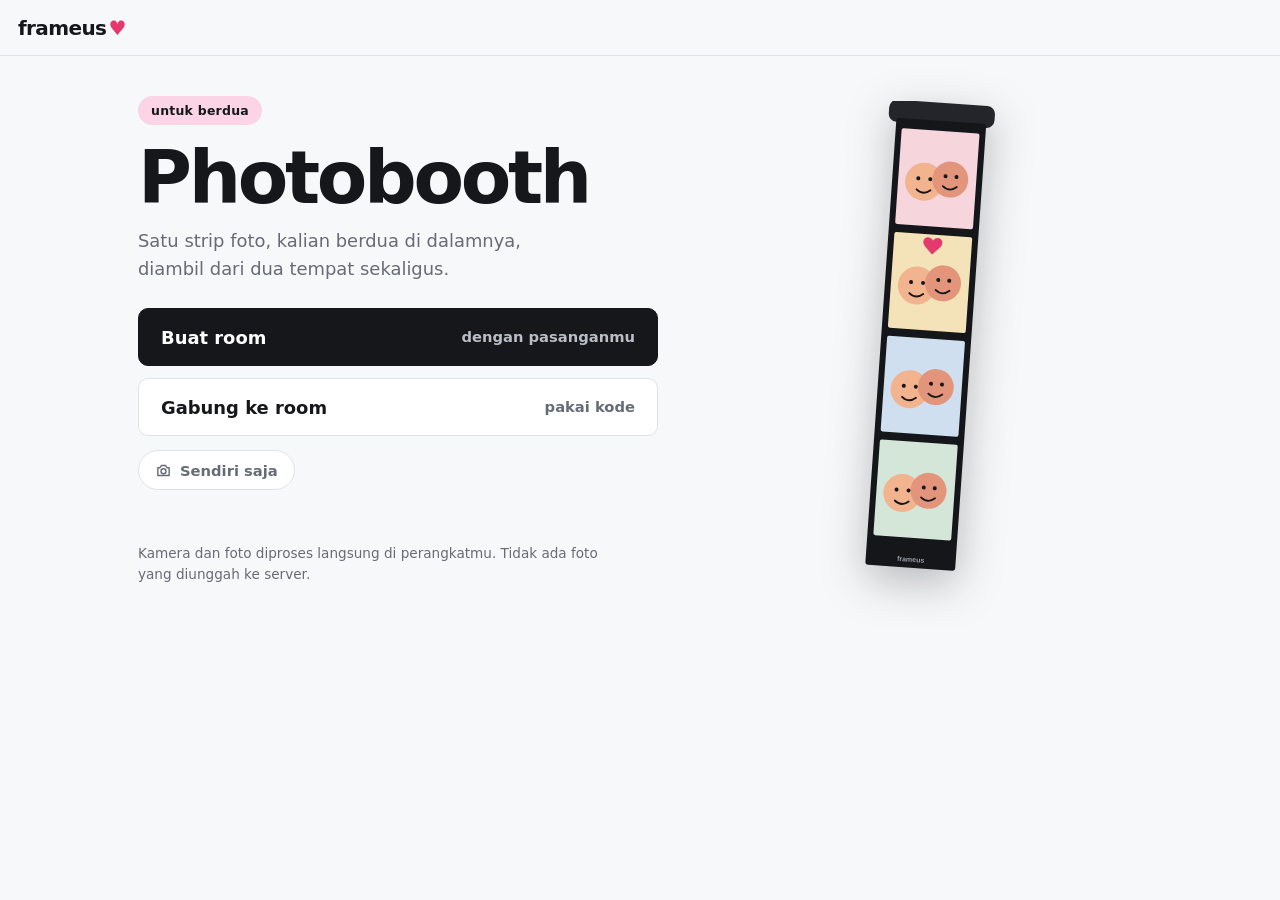
==== commit 9516d5c3: "Photobooth: UI terang minimalis (tombol hitam, judul tebal, strip miring), gabung room via kolom kod" ====
--- a/photobooth/index.html
+++ b/photobooth/index.html
@@ -3,14 +3,12 @@
 <head>
   <meta charset="utf-8">
   <meta name="viewport" content="width=device-width, initial-scale=1, viewport-fit=cover">
-  <meta name="theme-color" content="#222222">
+  <meta name="theme-color" content="#f7f8f9">
   <title>frameus — bilik foto untuk dua orang</title>
   <meta name="description" content="Foto berdua walau beda kota. Kamera kalian tampil berdampingan dan hasilnya jadi satu strip foto.">
   <link rel="stylesheet" href="style.css">
 </head>
 <body>
-  <div class="film" aria-hidden="true"></div>
-
   <header class="bar">
     <button id="btnBack" class="icon-btn" aria-label="Kembali" hidden>
       <svg viewBox="0 0 24 24" width="22" height="22" fill="none" stroke="currentColor" stroke-width="2.4" stroke-linecap="round" stroke-linejoin="round"><path d="M15 5l-7 7 7 7"/></svg>
@@ -27,48 +25,43 @@
   <main>
     <!-- BERANDA -->
     <section data-screen="home" class="screen home">
-      <div class="hero">
-        <div class="hero-copy">
-          <p class="kicker">Bilik foto untuk dua orang</p>
-          <h1>Foto berdua,<br><em>walau beda kota.</em></h1>
-          <p class="lead">Buka bilik bareng pasanganmu. Kamera kalian tampil berdampingan, hasilnya satu strip foto yang bisa kalian simpan.</p>
+      <div class="hero-copy">
+        <span class="pill">untuk berdua</span>
+        <h1>Photobooth</h1>
+        <p class="lead">Satu strip foto, kalian berdua di dalamnya, diambil dari dua tempat sekaligus.</p>
+
+        <div class="rows">
+          <button id="btnCreate" class="row-btn dark" type="button"><b>Buat room</b><span>dengan pasanganmu</span></button>
+          <button id="btnJoinToggle" class="row-btn" type="button" aria-expanded="false" aria-controls="joinForm"><b>Gabung ke room</b><span>pakai kode</span></button>
+          <form id="joinForm" class="join" autocomplete="off" hidden>
+            <label class="sr" for="joinCode">Kode room</label>
+            <input id="joinCode" name="code" placeholder="KODE" maxlength="6" autocapitalize="characters" autocomplete="off" spellcheck="false">
+            <button id="btnJoin" class="btn dark" type="submit">Gabung</button>
+          </form>
         </div>
-        <svg class="hero-art" viewBox="-14 -8 178 446" aria-hidden="true">
-          <g transform="rotate(-5 75 215)">
-            <rect x="8" y="6" width="134" height="418" rx="6" fill="#111" stroke="#f4efe8" stroke-width="2.5"/>
-            <g fill="#f3ece0"><rect x="14" y="20" width="6" height="9" rx="1.5"/><rect x="14" y="62" width="6" height="9" rx="1.5"/><rect x="14" y="104" width="6" height="9" rx="1.5"/><rect x="14" y="146" width="6" height="9" rx="1.5"/><rect x="14" y="188" width="6" height="9" rx="1.5"/><rect x="14" y="230" width="6" height="9" rx="1.5"/><rect x="14" y="272" width="6" height="9" rx="1.5"/><rect x="14" y="314" width="6" height="9" rx="1.5"/><rect x="14" y="356" width="6" height="9" rx="1.5"/><rect x="14" y="398" width="6" height="9" rx="1.5"/>
-              <rect x="130" y="20" width="6" height="9" rx="1.5"/><rect x="130" y="62" width="6" height="9" rx="1.5"/><rect x="130" y="104" width="6" height="9" rx="1.5"/><rect x="130" y="146" width="6" height="9" rx="1.5"/><rect x="130" y="188" width="6" height="9" rx="1.5"/><rect x="130" y="230" width="6" height="9" rx="1.5"/><rect x="130" y="272" width="6" height="9" rx="1.5"/><rect x="130" y="314" width="6" height="9" rx="1.5"/><rect x="130" y="356" width="6" height="9" rx="1.5"/><rect x="130" y="398" width="6" height="9" rx="1.5"/></g>
-            <g>
-              <rect x="26" y="16" width="98" height="92" rx="3" fill="#ffd9e0"/><circle cx="62" cy="64" r="24" fill="#f4b183"/><circle cx="92" cy="60" r="22" fill="#e9967a"/><circle cx="55" cy="60" r="2.5" fill="#1f1814"/><circle cx="69" cy="60" r="2.5" fill="#1f1814"/><circle cx="86" cy="56" r="2.5" fill="#1f1814"/><circle cx="99" cy="56" r="2.5" fill="#1f1814"/><path d="M54 72q8 7 16 0M85 67q7 6 14 0" stroke="#1f1814" stroke-width="2" fill="none" stroke-linecap="round"/>
-              <rect x="26" y="116" width="98" height="92" rx="3" fill="#fbe3a1"/><circle cx="62" cy="164" r="24" fill="#f4b183"/><circle cx="92" cy="160" r="22" fill="#e9967a"/><circle cx="55" cy="160" r="2.5" fill="#1f1814"/><circle cx="69" cy="160" r="2.5" fill="#1f1814"/><circle cx="86" cy="156" r="2.5" fill="#1f1814"/><circle cx="99" cy="156" r="2.5" fill="#1f1814"/><path d="M52 172q10 9 20 0M84 167q8 8 16 0" stroke="#1f1814" stroke-width="2" fill="none" stroke-linecap="round"/><path d="M75 128c-7-9-18 0-9 9l9 9 9-9c9-9-2-18-9-9z" fill="#d8392b"/>
-              <rect x="26" y="216" width="98" height="92" rx="3" fill="#cfe3f4"/><circle cx="62" cy="264" r="24" fill="#f4b183"/><circle cx="92" cy="260" r="22" fill="#e9967a"/><circle cx="55" cy="260" r="2.5" fill="#1f1814"/><circle cx="69" cy="260" r="2.5" fill="#1f1814"/><circle cx="86" cy="256" r="2.5" fill="#1f1814"/><circle cx="99" cy="256" r="2.5" fill="#1f1814"/><ellipse cx="62" cy="274" rx="5" ry="4" fill="#1f1814"/><path d="M85 267q7 6 14 0" stroke="#1f1814" stroke-width="2" fill="none" stroke-linecap="round"/>
-              <rect x="26" y="316" width="98" height="92" rx="3" fill="#d4ecd8"/><circle cx="62" cy="364" r="24" fill="#f4b183"/><circle cx="92" cy="360" r="22" fill="#e9967a"/><circle cx="55" cy="360" r="2.5" fill="#1f1814"/><circle cx="69" cy="360" r="2.5" fill="#1f1814"/><circle cx="86" cy="356" r="2.5" fill="#1f1814"/><circle cx="99" cy="356" r="2.5" fill="#1f1814"/><path d="M54 372q8 7 16 0M85 367q7 6 14 0" stroke="#1f1814" stroke-width="2" fill="none" stroke-linecap="round"/>
-            </g>
-            <text x="75" y="418" text-anchor="middle" font-family="Fraunces, serif" font-style="italic" font-weight="700" font-size="11" fill="#f3ece0">frameus ♥</text>
-          </g>
-        </svg>
-      </div>
+        <div class="chips-row"><button id="btnSolo" class="chip-btn" type="button"><svg viewBox="0 0 24 24" width="17" height="17" fill="none" stroke="currentColor" stroke-width="2" stroke-linecap="round" stroke-linejoin="round" aria-hidden="true"><path d="M4 8h3l2-3h6l2 3h3v11H4z"/><circle cx="12" cy="13" r="3.5"/></svg>Sendiri saja</button></div>
 
-      <div class="ticket">
-        <button id="btnCreate" class="btn primary xl">
-          <span class="btn-main">Buat room</span>
-          <span class="btn-sub">undang pasanganmu</span>
-        </button>
-        <div class="or"><span>atau gabung ke room</span></div>
-        <form id="joinForm" class="join" autocomplete="off">
-          <label class="sr" for="joinCode">Kode room</label>
-          <input id="joinCode" name="code" placeholder="KODE" maxlength="6" autocapitalize="characters" autocomplete="off" spellcheck="false" inputmode="text">
-          <button id="btnJoin" class="btn" type="submit">Gabung</button>
-        </form>
-        <button id="btnSolo" class="link-btn" type="button">Foto sendiri dulu <span aria-hidden="true">→</span></button>
         <p id="homeStatus" class="status" role="status" aria-live="polite"></p>
         <div id="camError" class="alert" role="alert" hidden>
           <strong>Kamera belum bisa dipakai.</strong>
           <p>Izinkan akses kamera di browser, pastikan tidak dipakai aplikasi lain, dan buka lewat alamat <b>https</b>. Lalu coba lagi.</p>
         </div>
+        <p class="foot">Kamera dan foto diproses langsung di perangkatmu. Tidak ada foto yang diunggah ke server.</p>
       </div>
 
-      <p class="foot">Kamera dan foto diproses langsung di perangkatmu. Tidak ada foto yang diunggah ke server.</p>
+      <svg class="hero-art" viewBox="-10 0 190 480" aria-hidden="true">
+        <g transform="rotate(4 85 240)">
+          <rect x="22" y="2" width="106" height="22" rx="8" fill="#23252b"/>
+          <rect x="30" y="20" width="90" height="448" rx="3" fill="#15161a"/>
+          <rect x="36" y="30" width="78" height="96" rx="2" fill="#f6d5dc"/><rect x="36" y="134" width="78" height="96" rx="2" fill="#f4e3b8"/><rect x="36" y="238" width="78" height="96" rx="2" fill="#cfdff0"/><rect x="36" y="342" width="78" height="96" rx="2" fill="#d3e6d7"/>
+          <g fill="#f2b48f"><circle cx="62" cy="82" r="19"/><circle cx="62" cy="186" r="19"/><circle cx="62" cy="290" r="19"/><circle cx="62" cy="394" r="19"/></g>
+          <g fill="#e3957c"><circle cx="88" cy="78" r="18"/><circle cx="88" cy="182" r="18"/><circle cx="88" cy="286" r="18"/><circle cx="88" cy="390" r="18"/></g>
+          <g fill="#15161a"><circle cx="56" cy="79" r="2"/><circle cx="68" cy="79" r="2"/><circle cx="83" cy="75" r="2"/><circle cx="94" cy="75" r="2"/><circle cx="56" cy="183" r="2"/><circle cx="68" cy="183" r="2"/><circle cx="83" cy="179" r="2"/><circle cx="94" cy="179" r="2"/><circle cx="56" cy="287" r="2"/><circle cx="68" cy="287" r="2"/><circle cx="83" cy="283" r="2"/><circle cx="94" cy="283" r="2"/><circle cx="56" cy="391" r="2"/><circle cx="68" cy="391" r="2"/><circle cx="83" cy="387" r="2"/><circle cx="94" cy="387" r="2"/></g>
+          <g stroke="#15161a" stroke-width="1.8" fill="none" stroke-linecap="round"><path d="M55 90q7 6 14 0M81 85q7 6 14 0M55 194q7 6 14 0M81 189q7 6 14 0M55 298q7 6 14 0M81 293q7 6 14 0M55 402q7 6 14 0M81 397q7 6 14 0"/></g>
+          <path d="M75 140c-5-7-14 0-7 7l7 7 7-7c7-7-2-14-7-7z" fill="#e5386d"/>
+          <text x="75" y="462" text-anchor="middle" font-family="DM Sans, sans-serif" font-weight="700" font-size="7" fill="#9aa0a8">frameus</text>
+        </g>
+      </svg>
     </section>
 
     <!-- ROOM -->
--- a/photobooth/style.css
+++ b/photobooth/style.css
@@ -250,3 +250,119 @@
 .tab[data-pick~="peer"]:not([data-pick~="me"])::after { background: var(--peer); }
 .tab[data-pick~="me"][data-pick~="peer"]::after { background: linear-gradient(90deg, var(--me) 50%, var(--peer) 50%); }
 .pick-note { min-height: 1.4em; margin: 14px 0 0; font-size: .9rem; font-weight: 600; color: var(--red-d); }
+
+
+/* ================= TEMA TERANG MINIMALIS (menimpa tema sebelumnya) ================= */
+:root {
+  --paper: #f7f8f9; --paper-2: #eef0f2; --card: #ffffff;
+  --ink: #16171b; --muted: #666b75; --line: #dfe3e8;
+  --red: #e5386d; --red-d: #c42a59; --pink: #fbd5e5; --sun: #fbd5e5; --ok: #1e9e5a;
+  --r: 12px; --shadow: 0 1px 2px rgba(22,23,27,.06), 0 8px 24px rgba(22,23,27,.08); --shadow-s: none;
+  --display: "DM Sans", system-ui, -apple-system, "Segoe UI", sans-serif;
+}
+body { color-scheme: light; background-image: none; }
+.film { display: none; }
+h1, h2, .title, .hero h1, .brand, .code span, .count, .dots div, .pick em, .opt b, .join input { font-family: var(--display); font-variation-settings: normal; }
+.bar { border-bottom: 1px solid var(--line); background: color-mix(in srgb, var(--paper) 90%, transparent); }
+.brand { font: 800 1.25rem/1 var(--display); font-style: normal; letter-spacing: -.03em; }
+.brand-heart { color: var(--red); }
+.title { font: 800 clamp(1.8rem, 5.5vw, 2.4rem)/1.08 var(--display); letter-spacing: -.03em; }
+.title em { color: var(--ink); font-style: normal; }
+.sub, .lead, .foot, .hint, .status { color: var(--muted); }
+
+/* tombol: hitam polos, tanpa bayangan offset */
+.btn { border: 1.5px solid var(--line); border-radius: 10px; background: #fff; color: var(--ink); box-shadow: none; font-weight: 700; }
+.btn:hover { background: var(--paper-2); border-color: #c9ced5; }
+.btn:active { transform: scale(.985); box-shadow: none; }
+.btn.primary, .btn.dark { background: var(--ink); border-color: var(--ink); color: #fff; }
+.btn.primary:hover, .btn.dark:hover { background: #2b2d34; }
+.btn:disabled { background: var(--paper-2); color: #9aa0a8; border-color: var(--line); }
+.btn.xl { min-height: 54px; }
+.link-btn { color: var(--ink); text-decoration-color: var(--line); }
+
+/* beranda */
+.screen.home { display: grid; grid-template-columns: minmax(0, 1fr); gap: 28px; align-content: start; }
+.hero-copy, .rows, .join { min-width: 0; }
+.join input { width: 100%; }
+.hero-copy { max-width: 520px; }
+.pill { display: inline-block; padding: 5px 13px; border-radius: 999px; background: var(--pink); font-size: .78rem; font-weight: 800; letter-spacing: .02em; }
+.hero-copy h1 { margin: 16px 0 12px; font: 800 clamp(2.8rem, 12vw, 4.6rem)/1 var(--display); letter-spacing: -.045em; }
+.lead { margin: 0 0 26px; font-size: 1.12rem; max-width: 24rem; color: var(--muted); }
+.rows { display: grid; gap: 12px; }
+.row-btn { display: flex; align-items: center; justify-content: space-between; gap: 12px; min-height: 58px; padding: 0 22px; border: 1.5px solid var(--line); border-radius: 10px; background: #fff; color: var(--ink); font: inherit; cursor: pointer; text-align: left; transition: background .15s, transform .08s, border-color .15s; }
+.row-btn b { font-size: 1.12rem; font-weight: 800; }
+.row-btn span { color: var(--muted); font-size: .92rem; font-weight: 600; }
+.row-btn:hover { background: var(--paper-2); }
+.row-btn:active { transform: scale(.99); }
+.row-btn.dark { background: var(--ink); border-color: var(--ink); color: #fff; }
+.row-btn.dark span { color: #b9bdc6; }
+.row-btn.dark:hover { background: #2b2d34; }
+.join { display: flex; gap: 10px; }
+.join input { flex: 1 1 0; min-width: 0; min-height: 52px; padding: 8px 14px; border: 1.5px solid var(--ink); border-radius: 10px; background: #fff; text-align: center; text-transform: uppercase; font: 800 1.3rem var(--display); letter-spacing: .28em; padding-left: calc(14px + .28em); }
+.join input::placeholder { color: #b8bec6; }
+.chips-row { display: flex; gap: 10px; margin-top: 14px; }
+.chip-btn { display: inline-flex; align-items: center; gap: 8px; min-height: 40px; padding: 0 16px; border: 1.5px solid var(--line); border-radius: 999px; background: #fff; color: var(--muted); font: 700 .92rem var(--body); cursor: pointer; }
+.chip-btn:hover { background: var(--paper-2); color: var(--ink); }
+.foot { margin-top: 22px; font-size: .85rem; }
+.hero-art { width: 150px; justify-self: center; filter: drop-shadow(0 14px 22px rgba(22,23,27,.28)); }
+.alert { border: 1.5px solid var(--red); background: #fdebf0; color: #5a1230; border-radius: 10px; }
+
+/* permukaan: kartu putih + garis tipis */
+.stub, .panel, .fxpanel, .ticket { background: #fff; border: 1px solid var(--line); border-radius: var(--r); box-shadow: var(--shadow); }
+.code span { background: var(--paper-2); border: 1.5px solid var(--ink); box-shadow: none; border-radius: 10px; }
+.presence { border: 1.5px dashed var(--line); background: #fff; }
+.presence[data-state="ok"] { border-style: solid; border-color: var(--ok); background: #e8f6ee; }
+.presence[data-state="off"], .presence[data-state="err"] { border-color: var(--red); background: #fdebf0; }
+.opt, .fcard { background: #fff; border: 1.5px solid var(--line); border-radius: 12px; box-shadow: none; }
+.opt:hover, .fcard:hover { border-color: #b7bdc5; transform: none; }
+.opt[aria-checked="true"], .fcard[aria-checked="true"] { background: #fff; border-color: var(--ink); box-shadow: 0 0 0 1px var(--ink); transform: none; }
+.ico { border-color: var(--ink); background: var(--ink); }
+.ico i { background: #fff; }
+.fcard canvas { filter: drop-shadow(0 2px 5px rgba(22,23,27,.22)); }
+.opt .check, .fcard .check { border-color: #fff; background: var(--ink); }
+.tab { border: 1.5px solid var(--line); background: #fff; color: var(--ink); }
+.tab.sel { background: var(--ink); border-color: var(--ink); color: #fff; }
+.tab .tab-count { opacity: .55; }
+.tab[data-pick~="me"]::after, .tab[data-pick~="peer"]::after { border-color: #fff; }
+.stepper li { border: 1.5px solid #b7bdc5; border-radius: 4px; }
+.stepper li.past { background: var(--ink); border-color: var(--ink); }
+.stepper li.on { background: var(--red); border-color: var(--red); }
+.who { border-color: #fff; }
+
+/* kamera */
+.cam { border: 0; border-radius: 14px; background: #111; box-shadow: var(--shadow); }
+.cam-badge { background: rgba(22,23,27,.7); }
+.count { -webkit-text-stroke: 0; text-shadow: 0 4px 24px rgba(0,0,0,.45); }
+.try { border: 1px solid var(--line); background: #fff; color: var(--ink); box-shadow: none; border-radius: 12px; }
+.try-tag { background: var(--pink); color: var(--ink); }
+.dots div { border: 1.5px solid var(--line); background: #fff; color: var(--muted); }
+.dots div.cur { background: var(--ink); border-color: var(--ink); color: #fff; }
+.fxo .face { border: 1.5px solid var(--line); background: #fff; border-radius: 12px; }
+.fxo:hover .face { transform: none; border-color: #b7bdc5; }
+.fxo[aria-pressed="true"] .face { box-shadow: 0 0 0 2px #fff, 0 0 0 4px var(--ink); }
+.fxo small { color: var(--muted); }
+.shutter { border: 3px solid var(--ink); background: #fff; box-shadow: none; }
+.shutter i { background: var(--red); border: 0; }
+.shutter:active { transform: scale(.96); }
+
+/* pilih, gaya, selesai */
+.pick { box-shadow: 0 1px 2px rgba(22,23,27,.1), 0 10px 22px rgba(22,23,27,.16); }
+.pick.sel { outline: 3px solid var(--ink); }
+.pick em { border: 2px solid #fff; background: var(--ink); }
+.count-pill { border: 1.5px solid var(--line); background: #fff; }
+.table { background: var(--paper-2); border-block: 1px solid var(--line); }
+.out { box-shadow: 0 1px 2px rgba(22,23,27,.12), 0 18px 36px rgba(22,23,27,.22); }
+.field input { border: 1.5px solid var(--line); background: #fff; border-radius: 10px; }
+.field input:focus { border-color: var(--ink); outline: none; }
+.switch i { border: 0; background: #cfd4da; }
+.switch i::after { background: #fff; }
+.switch input:checked + i { background: var(--ink); }
+.actions { background: linear-gradient(to top, var(--paper) 62%, transparent); }
+
+@media (min-width: 880px) {
+  main { max-width: 1040px; }
+  .screen.home { grid-template-columns: minmax(0, 520px) 1fr; column-gap: 72px; align-items: center; min-height: calc(100vh - 140px); }
+  .hero-copy { grid-column: 1; }
+  .hero-art { grid-column: 2; grid-row: 1; width: 190px; justify-self: center; }
+  .table { border: 1px solid var(--line); border-radius: var(--r); }
+}
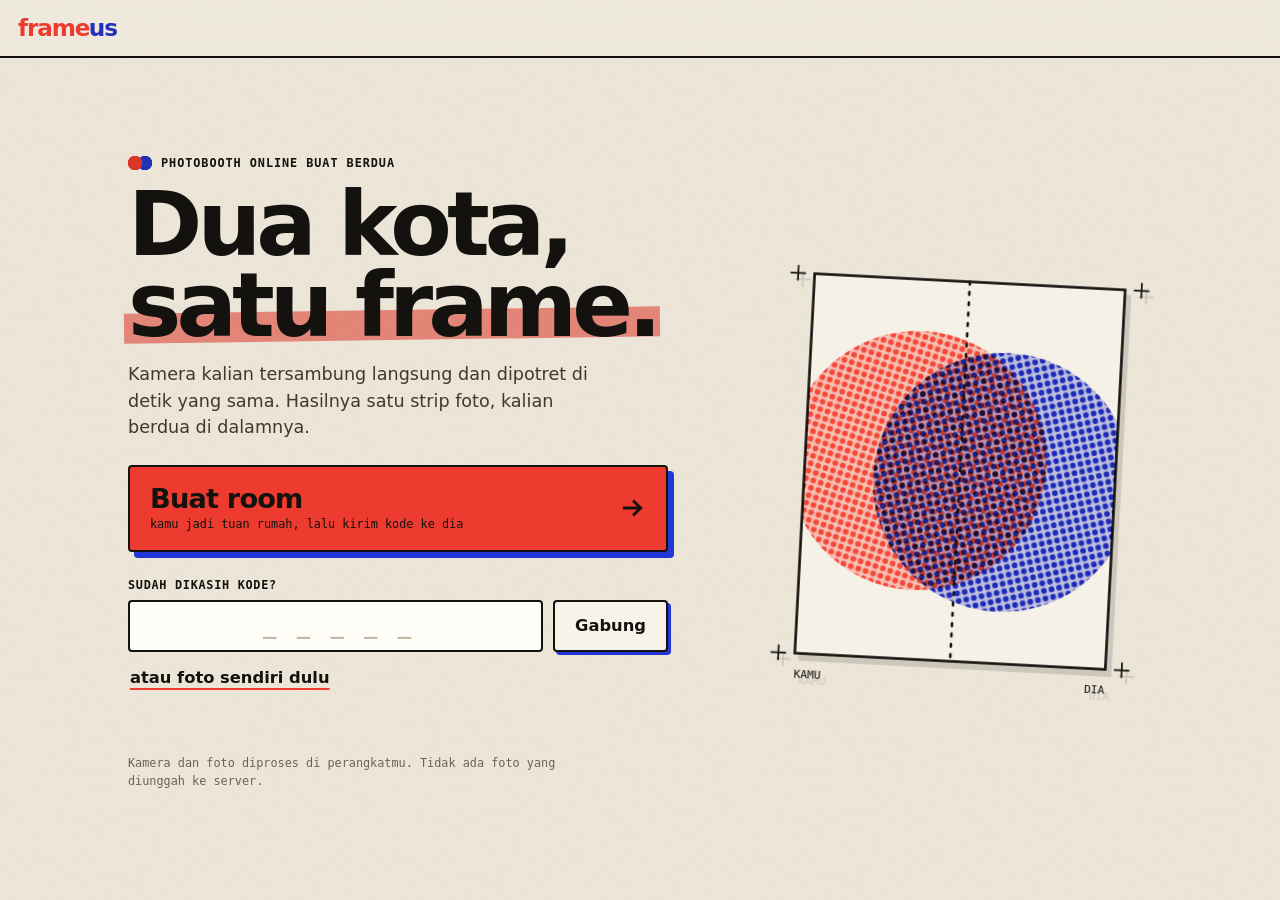
==== commit 02492e90: "Photobooth: identitas visual baru 'dua tinta' (riso merah/biru), hapus layar & skin booth, alur lebi" ====
--- a/photobooth/index.html
+++ b/photobooth/index.html
@@ -3,17 +3,17 @@
 <head>
   <meta charset="utf-8">
   <meta name="viewport" content="width=device-width, initial-scale=1, viewport-fit=cover">
-  <meta name="theme-color" content="#f7f8f9">
-  <title>frameus — bilik foto untuk dua orang</title>
+  <meta name="theme-color" content="#efe9dd">
+  <title>frameus — dua kota, satu frame</title>
   <meta name="description" content="Foto berdua walau beda kota. Kamera kalian tampil berdampingan dan hasilnya jadi satu strip foto.">
   <link rel="stylesheet" href="style.css">
 </head>
 <body>
   <header class="bar">
     <button id="btnBack" class="icon-btn" aria-label="Kembali" hidden>
-      <svg viewBox="0 0 24 24" width="22" height="22" fill="none" stroke="currentColor" stroke-width="2.4" stroke-linecap="round" stroke-linejoin="round"><path d="M15 5l-7 7 7 7"/></svg>
+      <svg viewBox="0 0 24 24" width="22" height="22" fill="none" stroke="currentColor" stroke-width="2.6" stroke-linecap="square"><path d="M15 5l-7 7 7 7"/></svg>
     </button>
-    <a class="brand" href="./" aria-label="frameus, ke beranda">frameus<span class="brand-heart" aria-hidden="true">♥</span></a>
+    <a class="brand" href="./" aria-label="frameus, ke beranda"><span class="b-a">frame</span><span class="b-b">us</span></a>
     <div id="stepper" class="stepper" hidden>
       <span id="stepLabel" class="step-label"></span>
       <ol id="steps" aria-hidden="true"><li data-s="frame"></li><li data-s="shoot"></li><li data-s="pick"></li><li data-s="style"></li><li data-s="done"></li></ol>
@@ -26,58 +26,74 @@
     <!-- BERANDA -->
     <section data-screen="home" class="screen home">
       <div class="hero-copy">
-        <span class="pill">untuk berdua</span>
-        <h1>Photobooth</h1>
-        <p class="lead">Satu strip foto, kalian berdua di dalamnya, diambil dari dua tempat sekaligus.</p>
+        <p class="kicker">photobooth online buat berdua</p>
+        <h1><span class="h-a">Dua kota,</span> <span class="h-b">satu frame.</span></h1>
+        <p class="lead">Kamera kalian tersambung langsung dan dipotret di detik yang sama. Hasilnya satu strip foto, kalian berdua di dalamnya.</p>
 
-        <div class="rows">
-          <button id="btnCreate" class="row-btn dark" type="button"><b>Buat room</b><span>dengan pasanganmu</span></button>
-          <button id="btnJoinToggle" class="row-btn" type="button" aria-expanded="false" aria-controls="joinForm"><b>Gabung ke room</b><span>pakai kode</span></button>
-          <form id="joinForm" class="join" autocomplete="off" hidden>
-            <label class="sr" for="joinCode">Kode room</label>
-            <input id="joinCode" name="code" placeholder="KODE" maxlength="6" autocapitalize="characters" autocomplete="off" spellcheck="false">
-            <button id="btnJoin" class="btn dark" type="submit">Gabung</button>
-          </form>
-        </div>
-        <div class="chips-row"><button id="btnSolo" class="chip-btn" type="button"><svg viewBox="0 0 24 24" width="17" height="17" fill="none" stroke="currentColor" stroke-width="2" stroke-linecap="round" stroke-linejoin="round" aria-hidden="true"><path d="M4 8h3l2-3h6l2 3h3v11H4z"/><circle cx="12" cy="13" r="3.5"/></svg>Sendiri saja</button></div>
+        <button id="btnCreate" class="cta" type="button">
+          <span class="cta-main">Buat room</span>
+          <span class="cta-sub">kamu jadi tuan rumah, lalu kirim kode ke dia</span>
+          <svg viewBox="0 0 24 24" width="26" height="26" fill="none" stroke="currentColor" stroke-width="2.6" stroke-linecap="square" aria-hidden="true"><path d="M4 12h15M13 6l6 6-6 6"/></svg>
+        </button>
+
+        <form id="joinForm" class="join" autocomplete="off">
+          <label class="join-label" for="joinCode">Sudah dikasih kode?</label>
+          <div class="join-row">
+            <input id="joinCode" name="code" placeholder="_ _ _ _ _" maxlength="6" autocapitalize="characters" autocomplete="off" spellcheck="false">
+            <button id="btnJoin" class="btn" type="submit">Gabung</button>
+          </div>
+        </form>
+        <button id="btnSolo" class="text-link" type="button">atau foto sendiri dulu</button>
 
         <p id="homeStatus" class="status" role="status" aria-live="polite"></p>
         <div id="camError" class="alert" role="alert" hidden>
-          <strong>Kamera belum bisa dipakai.</strong>
-          <p>Izinkan akses kamera di browser, pastikan tidak dipakai aplikasi lain, dan buka lewat alamat <b>https</b>. Lalu coba lagi.</p>
+          <strong>Kameranya belum bisa dipakai.</strong>
+          <p>Izinkan akses kamera di browser, tutup aplikasi lain yang memakainya, dan buka lewat alamat <b>https</b>. Lalu coba lagi.</p>
         </div>
-        <p class="foot">Kamera dan foto diproses langsung di perangkatmu. Tidak ada foto yang diunggah ke server.</p>
+        <p class="foot">Kamera dan foto diproses di perangkatmu. Tidak ada foto yang diunggah ke server.</p>
       </div>
 
-      <svg class="hero-art" viewBox="-10 0 190 480" aria-hidden="true">
-        <g transform="rotate(4 85 240)">
-          <rect x="22" y="2" width="106" height="22" rx="8" fill="#23252b"/>
-          <rect x="30" y="20" width="90" height="448" rx="3" fill="#15161a"/>
-          <rect x="36" y="30" width="78" height="96" rx="2" fill="#f6d5dc"/><rect x="36" y="134" width="78" height="96" rx="2" fill="#f4e3b8"/><rect x="36" y="238" width="78" height="96" rx="2" fill="#cfdff0"/><rect x="36" y="342" width="78" height="96" rx="2" fill="#d3e6d7"/>
-          <g fill="#f2b48f"><circle cx="62" cy="82" r="19"/><circle cx="62" cy="186" r="19"/><circle cx="62" cy="290" r="19"/><circle cx="62" cy="394" r="19"/></g>
-          <g fill="#e3957c"><circle cx="88" cy="78" r="18"/><circle cx="88" cy="182" r="18"/><circle cx="88" cy="286" r="18"/><circle cx="88" cy="390" r="18"/></g>
-          <g fill="#15161a"><circle cx="56" cy="79" r="2"/><circle cx="68" cy="79" r="2"/><circle cx="83" cy="75" r="2"/><circle cx="94" cy="75" r="2"/><circle cx="56" cy="183" r="2"/><circle cx="68" cy="183" r="2"/><circle cx="83" cy="179" r="2"/><circle cx="94" cy="179" r="2"/><circle cx="56" cy="287" r="2"/><circle cx="68" cy="287" r="2"/><circle cx="83" cy="283" r="2"/><circle cx="94" cy="283" r="2"/><circle cx="56" cy="391" r="2"/><circle cx="68" cy="391" r="2"/><circle cx="83" cy="387" r="2"/><circle cx="94" cy="387" r="2"/></g>
-          <g stroke="#15161a" stroke-width="1.8" fill="none" stroke-linecap="round"><path d="M55 90q7 6 14 0M81 85q7 6 14 0M55 194q7 6 14 0M81 189q7 6 14 0M55 298q7 6 14 0M81 293q7 6 14 0M55 402q7 6 14 0M81 397q7 6 14 0"/></g>
-          <path d="M75 140c-5-7-14 0-7 7l7 7 7-7c7-7-2-14-7-7z" fill="#e5386d"/>
-          <text x="75" y="462" text-anchor="middle" font-family="DM Sans, sans-serif" font-weight="700" font-size="7" fill="#9aa0a8">frameus</text>
-        </g>
-      </svg>
+      <div class="hero-art" aria-hidden="true">
+        <svg viewBox="0 0 440 520" role="img">
+          <defs>
+            <pattern id="dotsR" width="9" height="9" patternUnits="userSpaceOnUse" patternTransform="rotate(15)"><circle cx="4.5" cy="4.5" r="3.4" fill="#ff4b3e"/></pattern>
+            <pattern id="dotsB" width="9" height="9" patternUnits="userSpaceOnUse" patternTransform="rotate(75)"><circle cx="4.5" cy="4.5" r="3.4" fill="#2536d6"/></pattern>
+            <clipPath id="fr"><rect x="40" y="40" width="360" height="440"/></clipPath>
+          </defs>
+          <rect x="40" y="40" width="360" height="440" fill="#f6f1e6" stroke="#14120f" stroke-width="3"/>
+          <g clip-path="url(#fr)" style="mix-blend-mode:multiply">
+            <circle cx="170" cy="250" r="150" fill="url(#dotsR)"/>
+            <circle cx="170" cy="250" r="150" fill="#ff4b3e" opacity=".28"/>
+            <circle cx="270" cy="270" r="150" fill="url(#dotsB)" style="mix-blend-mode:multiply"/>
+            <circle cx="270" cy="270" r="150" fill="#2536d6" opacity=".26" style="mix-blend-mode:multiply"/>
+          </g>
+          <line x1="220" y1="40" x2="220" y2="480" stroke="#14120f" stroke-width="3" stroke-dasharray="3 9" stroke-linecap="round"/>
+          <g fill="none" stroke="#14120f" stroke-width="2"><path d="M12 40h18M21 31v18"/><path d="M410 40h18M419 31v18"/><path d="M12 480h18M21 471v18"/><path d="M410 480h18M419 471v18"/></g>
+          <text x="40" y="508" font-family="Space Mono, monospace" font-size="13" fill="#14120f">KAMU</text>
+          <text x="400" y="508" font-family="Space Mono, monospace" font-size="13" fill="#14120f" text-anchor="end">DIA</text>
+        </svg>
+      </div>
     </section>
 
     <!-- ROOM -->
-    <section data-screen="room" class="screen" hidden>
-      <h2 class="title">Room kamu sudah siap</h2>
-      <p class="sub">Kirim kode ini ke pasanganmu, lalu minta dia pilih <b>Gabung ke room</b>.</p>
+    <section data-screen="room" class="screen room" hidden>
+      <p class="kicker">room kalian</p>
+      <h2 class="title">Kirim kode ini ke dia</h2>
       <div class="stub">
         <div id="roomCode" class="code" aria-live="polite" aria-label="Kode room"></div>
         <div class="stub-actions">
-          <button id="btnCopy" class="btn" type="button">Salin kode</button>
+          <button id="btnCopy" class="btn" type="button">Salin link</button>
           <button id="btnShare" class="btn" type="button">Bagikan</button>
         </div>
       </div>
-      <p id="roomStatus" class="presence" data-state="wait" role="status"><i class="dot"></i><span>Menunggu pasangan…</span></p>
-      <div class="actions"><button id="btnRoomNext" class="btn primary xl" type="button"><span class="btn-main">Lanjut pilih frame</span></button></div>
-      <p class="hint">Pasanganmu bisa gabung kapan saja, bahkan setelah kamu lanjut.</p>
+      <div id="roomStatus" class="presence" data-state="wait" role="status">
+        <span class="pres-dots" aria-hidden="true"><i class="me"></i><i class="peer"></i></span>
+        <span class="pres-text">Menunggu dia masuk…</span>
+      </div>
+      <div class="room-links">
+        <button id="btnRoomSolo" class="text-link" type="button">foto sendiri dulu</button>
+        <button id="btnLeave" class="text-link" type="button">keluar</button>
+      </div>
     </section>
 
     <!-- BENTUK STRIP -->
--- a/photobooth/style.css
+++ b/photobooth/style.css
@@ -1,368 +1,232 @@
-@font-face { font-family: 'DM Sans'; font-style: normal; font-weight: 400 700; font-display: swap; src: url('vendor/fonts/DMSans-normal.woff2') format('woff2'); }
-@font-face { font-family: 'Fraunces'; font-style: italic; font-weight: 400 900; font-display: swap; src: url('vendor/fonts/Fraunces-italic.woff2') format('woff2'); }
-@font-face { font-family: 'Fraunces'; font-style: normal; font-weight: 400 900; font-display: swap; src: url('vendor/fonts/Fraunces-normal.woff2') format('woff2'); }
-/* ============ frameus — gaya cetak retro-hangat ============ */
+@font-face { font-family: 'Bricolage Grotesque'; font-style: normal; font-weight: 400 800; font-display: swap; src: url('vendor/fonts/BricolageGrotesque-400_800.woff2') format('woff2'); }
+@font-face { font-family: 'Space Mono'; font-style: normal; font-weight: 400; font-display: swap; src: url('vendor/fonts/SpaceMono-400.woff2') format('woff2'); }
+@font-face { font-family: 'Space Mono'; font-style: normal; font-weight: 700; font-display: swap; src: url('vendor/fonts/SpaceMono-700.woff2') format('woff2'); }
+/* ===== frameus — dua tinta, satu frame =====
+   Kamu = satu tinta, dia = tinta lain (host merah, tamu biru). Saat pilihan kalian sama, tintanya bertumpuk. */
 :root {
-  --paper: #222222;          /* latar */
-  --paper-2: #2e2e34;        /* permukaan kedua */
-  --card: #2a2a30;           /* kartu */
-  --ink: #f4efe8;            /* teks & garis tepi (terang di atas gelap) */
-  --muted: #a8a09a;
-  --line: #44444c;
-  --red: #e91e63;            /* aksen pink */
-  --red-d: #c2185b;
-  --pink: #ff6f9c;
-  --sun: #ffc83d;
-  --ok: #38c172;
-  --me: #ff6f91;
-  --peer: #4a90e2;
-  --r: 12px;
-  --shadow: 4px 4px 0 #000;
-  --shadow-s: 3px 3px 0 #000;
-  --display: "Fraunces", "Iowan Old Style", Georgia, serif;
-  --body: "DM Sans", system-ui, -apple-system, "Segoe UI", sans-serif;
+  --paper: #efe9dd; --paper-2: #e3dbc9; --card: #f8f3e8;
+  --ink: #14120f; --muted: #6a6358;
+  --red: #ee3b2f; --blue: #2536d6;
+  --me: var(--red); --peer: var(--blue);
+  --display: "Bricolage Grotesque", system-ui, -apple-system, "Segoe UI", sans-serif;
+  --mono: "Space Mono", ui-monospace, "SFMono-Regular", Menlo, monospace;
+  --body: "Bricolage Grotesque", system-ui, -apple-system, "Segoe UI", sans-serif;
+  --pad: 18px;
 }
 *, *::before, *::after { box-sizing: border-box; }
 html { -webkit-text-size-adjust: 100%; scroll-behavior: smooth; }
 body {
   margin: 0; min-height: 100vh; color: var(--ink); background-color: var(--paper);
-  font: 400 16px/1.55 var(--body);
-  color-scheme: dark;
-  background-image: url("data:image/svg+xml;utf8,<svg xmlns='http://www.w3.org/2000/svg' width='160' height='160'><filter id='n'><feTurbulence type='fractalNoise' baseFrequency='.9' numOctaves='2' stitchTiles='stitch'/><feColorMatrix values='0 0 0 0 1  0 0 0 0 1  0 0 0 0 1  0 0 0 .05 0'/></filter><rect width='160' height='160' filter='url(%23n)'/></svg>");
-  -webkit-font-smoothing: antialiased;
+  font: 400 1.02rem/1.5 var(--body); font-variation-settings: "opsz" 14; -webkit-font-smoothing: antialiased;
+  background-image:
+    url("data:image/svg+xml;utf8,<svg xmlns='http://www.w3.org/2000/svg' width='180' height='180'><filter id='n'><feTurbulence type='fractalNoise' baseFrequency='.85' numOctaves='2' stitchTiles='stitch'/><feColorMatrix values='0 0 0 0 .25  0 0 0 0 .2  0 0 0 0 .1  0 0 0 .08 0'/></filter><rect width='180' height='180' filter='url(%23n)'/></svg>");
 }
 button, input { font: inherit; color: inherit; }
+button { cursor: pointer; -webkit-tap-highlight-color: transparent; }
 [hidden] { display: none !important; }
 .sr { position: absolute; width: 1px; height: 1px; overflow: hidden; clip: rect(0 0 0 0); white-space: nowrap; }
-:focus-visible { outline: 3px solid var(--red); outline-offset: 3px; border-radius: 6px; }
-
-/* pita film di atas halaman */
-.film { height: 16px; background-color: var(--ink);
-  background-image: linear-gradient(90deg, transparent 0 7px, var(--paper) 7px 15px, transparent 15px 22px);
-  background-size: 22px 8px; background-repeat: repeat-x; background-position: 0 4px; }
-
-/* bilah atas */
-.bar { position: sticky; top: 0; z-index: 20; display: flex; align-items: center; gap: 12px; min-height: 56px; padding: 8px 18px;
-  background: color-mix(in srgb, var(--paper) 92%, transparent); backdrop-filter: blur(8px); border-bottom: 2px solid var(--line); }
-.brand { font: italic 800 1.5rem/1 var(--display); font-variation-settings: "SOFT" 100, "opsz" 72; color: var(--ink); text-decoration: none; letter-spacing: -.02em; }
-.brand-heart { color: var(--red); margin-left: 2px; font-style: normal; }
-.icon-btn { display: grid; place-items: center; width: 40px; height: 40px; margin-left: -8px; border: 0; background: none; cursor: pointer; border-radius: 50%; }
+:focus-visible { outline: 3px solid var(--blue); outline-offset: 3px; }
+
+/* ---- bilah atas ---- */
+.bar { position: sticky; top: 0; z-index: 20; display: flex; align-items: center; gap: 12px; min-height: 58px; padding: 8px var(--pad); background: color-mix(in srgb, var(--paper) 90%, transparent); backdrop-filter: blur(8px); border-bottom: 2px solid var(--ink); }
+.brand { font: 800 1.45rem/1 var(--display); letter-spacing: -.05em; text-decoration: none; color: var(--ink); font-variation-settings: "opsz" 48; }
+.brand .b-a { color: var(--red); }
+.brand .b-b { color: var(--blue); margin-left: -.02em; mix-blend-mode: multiply; }
+.icon-btn { display: grid; place-items: center; width: 40px; height: 40px; margin-left: -10px; border: 0; background: none; }
 .icon-btn:hover { background: var(--paper-2); }
 .stepper { margin-left: auto; display: flex; align-items: center; gap: 12px; }
-.step-label { font-size: .8rem; font-weight: 700; letter-spacing: .02em; color: var(--muted); }
-.stepper ol { display: flex; gap: 4px; list-style: none; margin: 0; padding: 0; }
-.stepper li { width: 18px; height: 14px; border: 2px solid var(--ink); border-radius: 3px; background: transparent; transition: background .2s; }
-.stepper li.past { background: var(--red); border-color: var(--red); }
-.stepper li.on { background: var(--ink); }
-
-main { max-width: 640px; margin: 0 auto; padding: 24px 18px 40px; }
-.screen { animation: rise .35s cubic-bezier(.2, .7, .2, 1); }
-.screen.home { max-width: none; }
-@keyframes rise { from { opacity: 0; transform: translateY(10px); } to { opacity: 1; transform: none; } }
-.title { margin: 6px 0 4px; font: 800 clamp(1.9rem, 6.5vw, 2.6rem)/1.04 var(--display); font-variation-settings: "SOFT" 100, "opsz" 96; letter-spacing: -.02em; }
-.title em { color: var(--red); font-weight: 700; }
-.sub { margin: 4px 0 20px; color: var(--muted); max-width: 34rem; }
+.step-label { font: 700 .7rem var(--mono); letter-spacing: .04em; text-transform: uppercase; color: var(--muted); }
+.stepper ol { display: flex; gap: 5px; list-style: none; margin: 0; padding: 0; }
+.stepper li { width: 16px; height: 16px; border: 2px solid var(--ink); }
+.stepper li.past { background: var(--red); }
+.stepper li.on { background: var(--blue); }
+
+main { max-width: 640px; margin: 0 auto; padding: 26px var(--pad) 44px; }
+.screen { animation: rise .32s cubic-bezier(.2, .7, .2, 1); }
+@keyframes rise { from { opacity: 0; transform: translateY(8px); } to { opacity: 1; transform: none; } }
+
+.title { margin: 6px 0 6px; font: 800 clamp(2rem, 7vw, 2.9rem)/.98 var(--display); letter-spacing: -.045em; font-variation-settings: "opsz" 72; }
+.sub { margin: 4px 0 22px; color: var(--muted); max-width: 32rem; }
 .sub b { color: var(--ink); }
-.status { min-height: 1.4em; margin: 10px 0 0; font-size: .92rem; color: var(--muted); }
-
-/* ---------- tombol ---------- */
-.btn { display: inline-flex; align-items: center; justify-content: center; gap: 10px; min-height: 48px; padding: 10px 20px;
-  border: 2px solid var(--ink); border-radius: 10px; background: var(--card); color: var(--ink); font-weight: 700; text-decoration: none; cursor: pointer;
-  box-shadow: var(--shadow-s); transition: transform .08s, box-shadow .08s, background .15s; -webkit-tap-highlight-color: transparent; }
-.btn:hover { background: var(--paper-2); }
-.btn:active { transform: translate(3px, 3px); box-shadow: 0 0 0 var(--ink); }
-.btn.primary { background: var(--red); color: #fff; }
-.btn.primary:hover { background: #f23b79; }
-.btn.xl { width: 100%; min-height: 58px; font-size: 1.08rem; flex-direction: column; gap: 0; line-height: 1.15; }
-.btn-sub { font-size: .78rem; font-weight: 500; opacity: .85; }
-.btn:disabled { background: #2b2b30; color: #77706a; border-color: var(--line); box-shadow: none; cursor: not-allowed; transform: none; }
-.link-btn { display: inline-block; padding: 12px 4px; border: 0; background: none; color: var(--ink); font-weight: 700; text-decoration: underline; text-decoration-thickness: 2px; text-underline-offset: 4px; text-decoration-color: var(--pink); cursor: pointer; }
-.link-btn:hover { text-decoration-color: var(--red); }
-
-/* ---------- beranda ---------- */
-.hero { display: grid; gap: 8px; align-items: center; margin-bottom: 8px; }
-.hero-copy { max-width: 560px; }
-.kicker { display: inline-block; margin: 0 0 14px; padding: 4px 12px; border: 2px solid var(--ink); border-radius: 999px; background: var(--sun); color: #231b12; font-size: .78rem; font-weight: 700; letter-spacing: .06em; text-transform: uppercase; transform: rotate(-1.5deg); }
-.hero h1 { margin: 0 0 14px; font: 900 clamp(2.5rem, 11vw, 4.4rem)/.98 var(--display); font-variation-settings: "SOFT" 100, "opsz" 144; letter-spacing: -.035em; }
-.hero h1 em { color: var(--red); font-weight: 800; }
-.lead { margin: 0; font-size: 1.1rem; color: #d2cbc2; max-width: 30rem; }
-.hero-art { display: none; width: 190px; justify-self: center; filter: drop-shadow(6px 8px 0 rgba(31, 24, 20, .18)); }
-
-.ticket { position: relative; margin: 22px 0 0; padding: 22px 20px 12px; max-width: 460px; background: var(--card); border: 2px solid var(--ink); border-radius: var(--r); box-shadow: var(--shadow); }
-.ticket::before, .ticket::after { content: ""; position: absolute; top: 50%; width: 22px; height: 22px; margin-top: 18px; border: 2px solid var(--ink); border-radius: 50%; background: var(--paper); }
-.ticket::before { left: -13px; clip-path: inset(0 0 0 50%); }
-.ticket::after { right: -13px; clip-path: inset(0 50% 0 0); }
-.or { display: flex; align-items: center; gap: 12px; margin: 18px 0 14px; color: var(--muted); font-size: .85rem; font-weight: 700; }
-.or::before, .or::after { content: ""; flex: 1; border-top: 2px dashed var(--line); }
-.join { display: flex; gap: 10px; }
-.join input { flex: 1 1 0; min-width: 0; min-height: 48px; padding: 8px 12px; border: 2px solid var(--ink); border-radius: 10px; background: var(--paper-2); text-align: center; text-transform: uppercase;
-  font: 800 1.35rem var(--display); letter-spacing: .28em; padding-left: calc(12px + .28em); }
-.join input::placeholder { color: #6f6963; letter-spacing: .2em; }
-.join .btn { flex: 0 0 auto; }
-.ticket .link-btn { display: block; margin: 8px auto 0; }
-.alert { margin: 12px 0 8px; padding: 12px 14px; border: 2px solid var(--red); border-radius: 10px; background: #3a1a26; font-size: .92rem; }
+.kicker { display: inline-flex; align-items: center; gap: 9px; margin: 0 0 14px; font: 700 .74rem var(--mono); letter-spacing: .08em; text-transform: uppercase; }
+.kicker::before { content: ""; width: 24px; height: 14px; background: radial-gradient(circle at 7px 7px, var(--red) 0 7px, transparent 7.5px), radial-gradient(circle at 17px 7px, var(--blue) 0 7px, transparent 7.5px); mix-blend-mode: multiply; }
+.status { min-height: 1.4em; margin: 12px 0 0; font-size: .92rem; color: var(--muted); }
+.text-link, .link-btn { display: inline-block; padding: 10px 2px; border: 0; background: none; color: var(--ink); font-weight: 700; text-decoration: underline; text-decoration-thickness: 2px; text-underline-offset: 5px; text-decoration-color: var(--red); }
+.text-link:hover, .link-btn:hover { text-decoration-color: var(--blue); }
+
+/* ---- tombol ---- */
+.btn { display: inline-flex; align-items: center; justify-content: center; gap: 8px; min-height: 48px; padding: 8px 20px; border: 2px solid var(--ink); border-radius: 4px; background: var(--card); color: var(--ink); font-weight: 700; text-decoration: none; box-shadow: 3px 3px 0 var(--blue); transition: transform .08s, box-shadow .08s, background .15s; }
+.btn:hover { background: #fff; }
+.btn:active { transform: translate(3px, 3px); box-shadow: 0 0 0 var(--blue); }
+.btn.primary, .btn.dark { background: var(--ink); color: var(--paper); box-shadow: 4px 4px 0 var(--red); }
+.btn.primary:hover, .btn.dark:hover { background: #2a2620; }
+.btn.primary:active, .btn.dark:active { box-shadow: 0 0 0 var(--red); }
+.btn.xl { width: 100%; min-height: 56px; font-size: 1.08rem; }
+.btn:disabled { background: var(--paper-2); color: #9a9284; border-color: #b9b09e; box-shadow: none; cursor: not-allowed; transform: none; }
+.btn-main { font-weight: 800; }
+
+/* ---- beranda ---- */
+.screen.home { display: grid; grid-template-columns: minmax(0, 1fr); gap: 26px; }
+.hero-copy { min-width: 0; max-width: 540px; }
+.hero-copy h1 { margin: 0 0 16px; font: 800 clamp(3rem, 14vw, 5.6rem)/.9 var(--display); letter-spacing: -.055em; font-variation-settings: "opsz" 96; }
+.hero-copy h1 .h-a, .hero-copy h1 .h-b { display: block; }
+.hero-copy h1 .h-b { position: relative; width: fit-content; }
+.hero-copy h1 .h-b::after { content: ""; position: absolute; left: -.04em; right: -.04em; bottom: .06em; height: .34em; background: var(--red); opacity: .55; mix-blend-mode: multiply; z-index: -1; transform: rotate(-.8deg); }
+.hero-copy h1 .h-a { color: var(--ink); }
+.lead { margin: 0 0 24px; font-size: 1.1rem; color: #3f392f; max-width: 29rem; }
+.cta { position: relative; display: grid; grid-template-columns: 1fr auto; align-items: center; column-gap: 14px; width: 100%; padding: 18px 20px; text-align: left; border: 2px solid var(--ink); border-radius: 4px; background: var(--red); color: var(--ink); box-shadow: 6px 6px 0 var(--blue); transition: transform .1s, box-shadow .1s; }
+.cta:hover { transform: translate(-1px, -1px); box-shadow: 7px 7px 0 var(--blue); }
+.cta:active { transform: translate(6px, 6px); box-shadow: 0 0 0 var(--blue); }
+.cta-main { font: 800 1.7rem/1 var(--display); letter-spacing: -.03em; }
+.cta-sub { grid-column: 1; font: 400 .74rem/1.3 var(--mono); margin-top: 5px; }
+.cta svg { grid-row: 1 / span 2; grid-column: 2; }
+.join { margin: 26px 0 4px; }
+.join-label { display: block; margin-bottom: 8px; font: 700 .74rem var(--mono); letter-spacing: .06em; text-transform: uppercase; }
+.join-row { display: flex; gap: 10px; }
+.join input { flex: 1 1 0; min-width: 0; width: 100%; min-height: 52px; padding: 6px 14px; border: 2px solid var(--ink); border-radius: 4px; background: #fffdf8; text-align: center; text-transform: uppercase; font: 700 1.4rem var(--mono); letter-spacing: .3em; padding-left: calc(14px + .3em); }
+.join input::placeholder { color: #c3b9a5; letter-spacing: .15em; }
+.join input:focus { outline: none; box-shadow: 3px 3px 0 var(--blue); }
+.alert { margin: 14px 0 6px; padding: 12px 14px; border: 2px solid var(--ink); border-left: 8px solid var(--red); background: #fff1ee; }
 .alert p { margin: 4px 0 0; }
-.foot { margin: 22px 0 0; font-size: .85rem; color: var(--muted); max-width: 30rem; }
-
-/* ---------- room ---------- */
-.stub { margin: 8px 0 18px; padding: 22px 18px 18px; background: var(--card); border: 2px solid var(--ink); border-radius: var(--r); box-shadow: var(--shadow); text-align: center; }
-.code { display: flex; justify-content: center; gap: 8px; margin-bottom: 18px; }
-.code span { display: grid; place-items: center; width: clamp(46px, 14vw, 62px); aspect-ratio: .78; border: 2px solid var(--ink); border-radius: 10px; background: var(--paper-2); box-shadow: var(--shadow-s);
-  font: 900 clamp(1.8rem, 8vw, 2.5rem) var(--display); font-variation-settings: "SOFT" 100; }
-.code span:nth-child(odd) { transform: rotate(-2.5deg); }
-.code span:nth-child(even) { transform: rotate(2deg) translateY(2px); }
-.stub-actions { display: flex; gap: 10px; justify-content: center; flex-wrap: wrap; }
-.presence { display: flex; align-items: center; gap: 10px; margin: 0 0 20px; padding: 10px 14px; border: 2px dashed var(--line); border-radius: 12px; font-weight: 700; }
-.dot { width: 10px; height: 10px; border-radius: 50%; background: var(--sun); flex: none; }
-.presence[data-state="wait"] .dot { animation: pulse 1.2s infinite; }
-.presence[data-state="ok"] { border-style: solid; border-color: var(--ok); background: #17301f; }
-.presence[data-state="ok"] .dot { background: var(--ok); }
-.presence[data-state="off"], .presence[data-state="err"] { border-color: var(--red); background: #3a1a26; }
-.presence[data-state="off"] .dot, .presence[data-state="err"] .dot { background: var(--red); }
-@keyframes pulse { 0%, 100% { box-shadow: 0 0 0 0 rgba(246, 198, 74, .8); } 50% { box-shadow: 0 0 0 7px rgba(246, 198, 74, 0); } }
-.hint { margin: 14px 0 0; font-size: .88rem; color: var(--muted); }
-
-/* ---------- aksi bawah (lengket) ---------- */
-.actions { position: sticky; bottom: 0; z-index: 10; display: flex; align-items: center; gap: 12px; margin: 22px -18px 0; padding: 14px 18px calc(14px + env(safe-area-inset-bottom));
-  background: linear-gradient(to top, var(--paper) 62%, transparent); }
+.foot { margin: 22px 0 0; font: 400 .74rem/1.5 var(--mono); color: var(--muted); max-width: 30rem; }
+.hero-art { order: -1; width: 150px; transform: rotate(-4deg); margin: 4px 0 -4px; filter: drop-shadow(5px 6px 0 rgba(20,18,15,.14)); }
+.hero-art svg { display: block; width: 100%; height: auto; }
+
+/* ---- room ---- */
+.screen.room { text-align: left; }
+.stub { margin: 14px 0 20px; padding: 22px 18px 18px; border: 2px solid var(--ink); background: var(--card); box-shadow: 6px 6px 0 var(--blue); position: relative; }
+.stub::before { content: ""; position: absolute; left: -2px; right: -2px; bottom: 70px; border-top: 2px dashed var(--ink); opacity: .35; }
+.code { display: flex; gap: 8px; margin: 0 0 40px; }
+.code span { flex: 1 1 0; max-width: 74px; display: grid; place-items: center; aspect-ratio: .82; border: 2px solid var(--ink); font: 700 clamp(1.9rem, 9vw, 2.8rem) var(--mono); }
+.code span.t-a { background: var(--red); color: var(--ink); transform: rotate(-2deg); }
+.code span.t-b { background: var(--blue); color: var(--paper); transform: rotate(1.6deg) translateY(2px); }
+.stub-actions { display: flex; gap: 10px; flex-wrap: wrap; }
+.presence { display: flex; align-items: center; gap: 12px; margin: 0 0 20px; font: 700 .86rem var(--mono); }
+.pres-dots { display: flex; }
+.pres-dots i { width: 22px; height: 22px; border-radius: 50%; border: 2px solid var(--ink); }
+.pres-dots .me { background: var(--red); }
+.pres-dots .peer { margin-left: -7px; background: transparent; mix-blend-mode: multiply; }
+.presence[data-state="wait"] .peer { animation: blink 1.2s infinite; }
+.presence[data-state="ok"] .peer { background: var(--blue); }
+.presence[data-state="off"] .peer, .presence[data-state="err"] .peer { background: repeating-linear-gradient(45deg, transparent 0 3px, var(--ink) 3px 4px); }
+.presence[data-state="err"] .pres-text, .presence[data-state="off"] .pres-text { color: var(--red); }
+@keyframes blink { 0%, 100% { background: transparent; } 50% { background: rgba(37,54,214,.35); } }
+.room-links { display: flex; gap: 22px; }
+
+/* ---- aksi bawah ---- */
+.actions { position: sticky; bottom: 0; z-index: 10; display: flex; align-items: center; gap: 12px; margin: 22px calc(var(--pad) * -1) 0; padding: 14px var(--pad) calc(14px + env(safe-area-inset-bottom)); background: linear-gradient(to top, var(--paper) 62%, transparent); }
 .actions.col { flex-direction: column; align-items: stretch; position: static; background: none; margin: 18px 0 0; padding: 0; }
 .actions.col .link-btn { align-self: center; }
 .actions .btn.xl { flex: 1; }
-.count-pill { flex: none; padding: 6px 12px; border: 2px solid var(--ink); border-radius: 999px; background: var(--card); font-weight: 700; font-size: .9rem; white-space: nowrap; }
-
-/* ---------- kartu pilihan (bentuk strip) ---------- */
+.count-pill { flex: none; padding: 5px 12px; border: 2px solid var(--ink); background: var(--card); font: 700 .8rem var(--mono); white-space: nowrap; }
+
+/* ---- bentuk strip & frame ---- */
 .opts { display: grid; grid-template-columns: repeat(2, 1fr); gap: 14px; }
-.opt { position: relative; display: flex; flex-direction: column; align-items: center; gap: 4px; padding: 20px 10px 14px; border: 2px solid var(--ink); border-radius: var(--r); background: var(--card); cursor: pointer; box-shadow: var(--shadow-s); transition: transform .1s, box-shadow .1s, background .15s; text-align: center; }
+.opt { position: relative; display: flex; flex-direction: column; align-items: center; gap: 4px; padding: 22px 10px 14px; border: 2px solid var(--ink); background: var(--card); text-align: center; transition: transform .1s; }
 .opt:hover { transform: translateY(-2px); }
-.opt b { margin-top: 10px; font: 800 1.1rem var(--display); }
-.opt small { color: var(--muted); font-size: .8rem; }
-.opt[aria-checked="true"] { background: #3b2431; box-shadow: 0 0 0 0 var(--ink); transform: translate(3px, 3px); }
-.opt .check, .fcard .check { position: absolute; top: 8px; right: 8px; display: none; width: 24px; height: 24px; place-items: center; border-radius: 50%; background: var(--red); color: #fff; font-size: 14px; font-weight: 800; border: 2px solid var(--ink); }
+.opt b { margin-top: 10px; font: 800 1.1rem var(--display); letter-spacing: -.02em; }
+.opt small { color: var(--muted); font: 400 .72rem var(--mono); }
+.ico { display: grid; gap: 4px; padding: 5px; border: 2px solid var(--ink); background: var(--ink); }
+.ico i { display: block; background: var(--paper); }
+.fcard { position: relative; display: flex; flex-direction: column; align-items: center; gap: 6px; padding: 10px 6px 8px; border: 2px solid var(--ink); background: var(--card); transition: transform .1s; }
+.fcard:hover { transform: translateY(-2px); }
+.fcard canvas { width: 100%; height: 150px; object-fit: contain; filter: drop-shadow(0 2px 3px rgba(20,18,15,.3)); }
+.fcard b { font: 700 .8rem var(--mono); }
+.frames { display: grid; grid-template-columns: repeat(3, 1fr); gap: 12px; }
+.check { position: absolute; top: 8px; right: 8px; display: none; width: 22px; height: 22px; place-items: center; background: var(--ink); color: var(--paper); font-size: 13px; font-weight: 800; }
 .opt[aria-checked="true"] .check, .fcard[aria-checked="true"] .check { display: grid; }
-.ico { display: grid; gap: 4px; padding: 5px; border: 2px solid var(--ink); border-radius: 4px; background: var(--ink); }
-.ico i { display: block; background: var(--paper); border-radius: 1px; }
-
-/* ---------- frame ---------- */
-.tabs { display: flex; gap: 8px; margin: 0 -18px 16px; padding: 4px 18px 10px; overflow-x: auto; scrollbar-width: none; }
+/* tinta: pilihanmu, pilihannya, dan keduanya (bertumpuk) */
+.opt[data-pick~="me"], .fcard[data-pick~="me"] { outline: 4px solid var(--me); outline-offset: 2px; }
+.opt[data-pick~="peer"], .fcard[data-pick~="peer"] { outline: 4px solid var(--peer); outline-offset: 2px; }
+.opt[data-pick~="me"][data-pick~="peer"], .fcard[data-pick~="me"][data-pick~="peer"] { outline: 4px solid var(--me); outline-offset: 2px; box-shadow: 0 0 0 9px var(--peer); }
+.who-row { position: absolute; left: 6px; top: 6px; display: flex; gap: 4px; }
+.who { padding: 1px 7px; color: #fff; font: 700 .64rem/1.6 var(--mono); text-transform: uppercase; letter-spacing: .04em; }
+.who.me { background: var(--me); }
+.who.peer { background: var(--peer); }
+.pick-note { min-height: 1.4em; margin: 14px 0 0; font: 700 .8rem var(--mono); color: var(--red); }
+.tabs { display: flex; gap: 8px; margin: 0 calc(var(--pad) * -1) 16px; padding: 4px var(--pad) 10px; overflow-x: auto; scrollbar-width: none; }
 .tabs::-webkit-scrollbar { display: none; }
-.tab { flex: none; padding: 8px 16px; border: 2px solid var(--ink); border-radius: 999px; background: var(--card); font-weight: 700; font-size: .92rem; cursor: pointer; white-space: nowrap; }
+.tab { flex: none; padding: 7px 14px; border: 2px solid var(--ink); background: var(--card); font: 700 .86rem var(--mono); white-space: nowrap; }
 .tab.sel { background: var(--ink); color: var(--paper); }
-.frames { display: grid; grid-template-columns: repeat(3, 1fr); gap: 12px; }
-.fcard { position: relative; display: flex; flex-direction: column; align-items: center; gap: 6px; padding: 10px 6px 8px; border: 2px solid var(--ink); border-radius: 10px; background: var(--card); cursor: pointer; box-shadow: var(--shadow-s); transition: transform .1s, box-shadow .1s, background .15s; }
-.fcard canvas { width: 100%; height: 150px; object-fit: contain; filter: drop-shadow(0 2px 4px rgba(0, 0, 0, .5)); }
-.fcard b { font-size: .82rem; }
-.fcard[aria-checked="true"] { background: #3b2431; box-shadow: none; transform: translate(3px, 3px); }
-.fcard .check { top: 6px; right: 6px; }
-
-/* ---------- kamera ---------- */
+.tab-count { margin-left: 6px; opacity: .55; }
+.tab[data-pick~="me"]::after, .tab[data-pick~="peer"]::after { content: ""; display: inline-block; width: 9px; height: 9px; margin-left: 7px; border-radius: 50%; background: var(--me); border: 1.5px solid var(--paper); }
+.tab[data-pick~="peer"]:not([data-pick~="me"])::after { background: var(--peer); }
+.tab[data-pick~="me"][data-pick~="peer"]::after { background: linear-gradient(90deg, var(--me) 50%, var(--peer) 50%); }
+
+/* ---- kamera ---- */
 .screen.wide { max-width: 640px; }
-.cam { position: relative; display: flex; aspect-ratio: 4 / 3; overflow: hidden; border: 4px solid #fff; border-radius: 8px; background: #111; box-shadow: var(--shadow); }
+.cam { position: relative; display: flex; aspect-ratio: 4 / 3; overflow: hidden; border: 2px solid var(--ink); background: #111; box-shadow: 7px 7px 0 var(--me); }
 .cam canvas, .cam video { flex: 1; min-width: 0; width: 100%; height: 100%; object-fit: cover; }
 #camSrc { position: fixed; left: 0; top: 0; width: 2px; height: 2px; opacity: 0; pointer-events: none; }
-.cam-badge { position: absolute; left: 12px; top: 12px; display: flex; align-items: center; gap: 8px; padding: 5px 12px 5px 10px; border-radius: 999px; background: rgba(31, 24, 20, .72); color: #fff; font-size: .78rem; font-weight: 700; backdrop-filter: blur(4px); }
-.cam-badge .dot { width: 8px; height: 8px; background: #ffd35a; }
+.cam-badge { position: absolute; left: 10px; top: 10px; display: flex; align-items: center; gap: 8px; padding: 4px 10px; background: var(--ink); color: var(--paper); font: 700 .68rem var(--mono); text-transform: uppercase; letter-spacing: .06em; }
+.cam-badge .dot { width: 8px; height: 8px; border-radius: 50%; background: var(--red); }
 .cam-badge[data-on="1"] .dot { background: #5be08f; }
-.count { position: absolute; inset: 0; display: grid; place-items: center; pointer-events: none; font: 900 clamp(6rem, 30vw, 10rem)/1 var(--display); font-variation-settings: "SOFT" 100, "opsz" 144; color: #fff; -webkit-text-stroke: 4px #111; paint-order: stroke fill; text-shadow: 6px 6px 0 #111; }
+.count { position: absolute; inset: 0; display: grid; place-items: center; pointer-events: none; font: 800 clamp(7rem, 34vw, 11rem)/1 var(--display); letter-spacing: -.06em; color: var(--paper); -webkit-text-stroke: 3px var(--ink); paint-order: stroke fill; text-shadow: 7px 7px 0 var(--red); }
 .count.pop { animation: pop .9s cubic-bezier(.2, .8, .2, 1); }
 @keyframes pop { 0% { transform: scale(1.7); opacity: 0; } 25% { transform: scale(1); opacity: 1; } 85% { opacity: 1; } 100% { transform: scale(.85); opacity: 0; } }
 .flash { position: absolute; inset: 0; background: #fff; opacity: 0; pointer-events: none; }
 .flash.go { animation: flash .45s ease-out; }
 @keyframes flash { 0% { opacity: .95; } 100% { opacity: 0; } }
-.try { display: flex; align-items: flex-start; gap: 10px; margin: 16px 0 0; padding: 12px 14px; border: 2px solid var(--ink); border-radius: 10px; background: var(--sun); color: #231b12; box-shadow: var(--shadow-s); }
-.try-tag { flex: none; padding: 1px 9px; border-radius: 999px; background: #231b12; color: #ffc83d; font-size: .72rem; font-weight: 800; letter-spacing: .08em; text-transform: uppercase; margin-top: 2px; }
+.try { display: flex; align-items: flex-start; gap: 10px; margin: 18px 0 0; padding: 12px 14px; border: 2px solid var(--ink); background: var(--card); box-shadow: 4px 4px 0 var(--blue); }
+.try-tag { flex: none; padding: 1px 8px; background: var(--ink); color: var(--paper); font: 700 .66rem var(--mono); letter-spacing: .08em; text-transform: uppercase; margin-top: 3px; }
 .try p { margin: 0; font-weight: 700; }
-.dots { display: flex; gap: 8px; justify-content: center; flex-wrap: wrap; margin: 14px 0 0; }
-.dots div { width: 54px; aspect-ratio: 4 / 3; display: grid; place-items: center; border: 2px solid var(--ink); border-radius: 8px; background: var(--card); font: 800 .8rem var(--display); color: var(--muted); overflow: hidden; }
-.dots div.cur { background: var(--sun); color: #231b12; }
+.dots { display: flex; gap: 8px; justify-content: center; flex-wrap: wrap; margin: 16px 0 0; }
+.dots div { width: 54px; aspect-ratio: 4 / 3; display: grid; place-items: center; border: 2px solid var(--ink); background: var(--card); font: 700 .8rem var(--mono); color: var(--muted); overflow: hidden; }
+.dots div.cur { background: var(--red); color: var(--ink); }
 .dots img { width: 100%; height: 100%; object-fit: cover; display: block; }
-
-.fxpanel { margin-top: 18px; padding: 14px 14px 8px; border: 2px solid var(--ink); border-radius: var(--r); background: var(--card); box-shadow: var(--shadow-s); }
+.fxpanel { margin-top: 20px; padding: 14px 14px 8px; border: 2px solid var(--ink); background: var(--card); }
 .fx-tabs { margin: 0 0 10px; padding: 0; }
-.tray { display: flex; gap: 12px; overflow-x: auto; padding: 4px 2px 10px; scrollbar-width: thin; }
-.fxo { flex: none; display: flex; flex-direction: column; align-items: center; gap: 5px; width: 66px; padding: 0; border: 0; background: none; cursor: pointer; }
-.fxo .face { display: grid; place-items: center; width: 60px; height: 60px; overflow: hidden; border: 2px solid var(--ink); border-radius: 12px; background: var(--paper-2); font-size: 1.7rem; line-height: 1; transition: transform .1s, box-shadow .1s; }
+.tray { display: flex; gap: 12px; overflow-x: auto; padding: 4px 4px 12px; scrollbar-width: thin; }
+.fxo { flex: none; display: flex; flex-direction: column; align-items: center; gap: 5px; width: 66px; padding: 0; border: 0; background: none; }
+.fxo .face { display: grid; place-items: center; width: 60px; height: 60px; overflow: hidden; border: 2px solid var(--ink); background: #fffdf8; font-size: 1.7rem; line-height: 1; }
 .fxo .face canvas { width: 100%; height: 100%; display: block; }
-.fxo small { max-width: 66px; overflow: hidden; text-overflow: ellipsis; white-space: nowrap; font-size: .72rem; font-weight: 600; color: var(--muted); }
-.fxo:hover .face { transform: translateY(-2px); }
-.fxo[aria-pressed="true"] .face { box-shadow: 0 0 0 3px var(--card), 0 0 0 5px var(--red); }
-.fxo[aria-pressed="true"] small { color: var(--ink); font-weight: 800; }
-.shutter-wrap { display: grid; justify-items: center; margin: 22px 0 6px; }
-.shutter { position: relative; width: 84px; height: 84px; border: 3px solid var(--ink); border-radius: 50%; background: var(--card); cursor: pointer; box-shadow: var(--shadow-s); transition: transform .08s, box-shadow .08s; }
-.shutter i { position: absolute; inset: 8px; border-radius: 50%; background: var(--red); border: 2px solid #111; }
-.shutter:active { transform: translate(3px, 3px); box-shadow: none; }
-.shutter-label { margin: 10px 0 0; font-weight: 700; font-size: .9rem; color: var(--muted); }
-
-/* ---------- pilih foto ---------- */
-.pickgrid { display: grid; grid-template-columns: repeat(2, 1fr); gap: 14px; }
-.pick { position: relative; padding: 8px 8px 22px; border: 0; background: #fff; cursor: pointer; box-shadow: 0 2px 0 #000, 0 10px 22px rgba(0, 0, 0, .5); transition: transform .12s, box-shadow .12s; }
+.fxo small { max-width: 66px; overflow: hidden; text-overflow: ellipsis; white-space: nowrap; font: 400 .66rem var(--mono); color: var(--muted); }
+.fxo:hover .face { background: #fff; }
+.fxo[aria-pressed="true"] .face { box-shadow: 0 0 0 3px var(--card), 0 0 0 6px var(--me); }
+.fxo[aria-pressed="true"] small { color: var(--ink); font-weight: 700; }
+.shutter-wrap { display: grid; justify-items: center; margin: 24px 0 6px; }
+.shutter { position: relative; width: 86px; height: 86px; border: 3px solid var(--ink); border-radius: 50%; background: var(--card); box-shadow: 4px 4px 0 var(--blue); transition: transform .08s, box-shadow .08s; }
+.shutter i { position: absolute; inset: 8px; border-radius: 50%; background: var(--red); border: 2px solid var(--ink); }
+.shutter:active { transform: translate(4px, 4px); box-shadow: none; }
+.shutter-label { margin: 12px 0 0; font: 700 .76rem var(--mono); text-transform: uppercase; letter-spacing: .08em; color: var(--muted); }
+
+/* ---- pilih foto ---- */
+.pickgrid { display: grid; grid-template-columns: repeat(2, 1fr); gap: 16px; }
+.pick { position: relative; padding: 8px 8px 24px; border: 0; background: #fffdf8; box-shadow: 0 2px 0 rgba(20,18,15,.25), 0 10px 20px rgba(20,18,15,.16); transition: transform .12s; }
 .pick:nth-child(odd) { transform: rotate(-1.4deg); }
 .pick:nth-child(even) { transform: rotate(1.2deg); }
 .pick img { display: block; width: 100%; }
 .pick:hover { transform: rotate(0) translateY(-3px); }
-.pick.sel { outline: 4px solid var(--red); outline-offset: 2px; }
-.pick em { position: absolute; top: -10px; right: -8px; display: none; width: 32px; height: 32px; place-items: center; border: 2px solid var(--ink); border-radius: 50%; background: var(--red); color: #fff; font: 800 1rem var(--display); font-style: normal; }
+.pick.sel { outline: 4px solid var(--me); outline-offset: 2px; }
+.pick em { position: absolute; top: -10px; right: -8px; display: none; width: 32px; height: 32px; place-items: center; border: 2px solid var(--ink); background: var(--me); color: #fff; font: 700 1rem var(--mono); font-style: normal; }
 .pick.sel em { display: grid; }
 
-/* ---------- gaya & selesai ---------- */
-.table { display: grid; place-items: center; margin: 14px -18px 0; padding: 26px 18px; background: var(--paper-2); border-block: 2px solid var(--ink); }
-.out { max-width: min(100%, 360px); max-height: 66vh; width: auto; height: auto; box-shadow: 0 2px 0 #000, 0 16px 34px rgba(0, 0, 0, .55); }
+/* ---- gaya & selesai ---- */
+.table { display: grid; place-items: center; margin: 14px calc(var(--pad) * -1) 0; padding: 28px var(--pad); background: var(--paper-2); border-block: 2px solid var(--ink); }
+.out { max-width: min(100%, 360px); max-height: 66vh; width: auto; height: auto; box-shadow: 0 2px 0 rgba(20,18,15,.25), 0 16px 30px rgba(20,18,15,.28); }
 .out.tilt { transform: rotate(-1.6deg); }
-.panel { display: grid; gap: 14px; margin-top: 18px; padding: 16px; border: 2px solid var(--ink); border-radius: var(--r); background: var(--card); box-shadow: var(--shadow-s); }
-.field { display: grid; gap: 6px; font-weight: 700; font-size: .9rem; }
-.field input { min-height: 46px; padding: 8px 12px; border: 2px solid var(--ink); border-radius: 10px; background: var(--paper-2); font-weight: 500; }
+.panel { display: grid; gap: 14px; margin-top: 18px; padding: 16px; border: 2px solid var(--ink); background: var(--card); }
+.field { display: grid; gap: 6px; font: 700 .76rem var(--mono); text-transform: uppercase; letter-spacing: .05em; }
+.field input { min-height: 46px; padding: 8px 12px; border: 2px solid var(--ink); background: #fffdf8; font: 500 1rem var(--body); text-transform: none; letter-spacing: 0; }
+.field input:focus { outline: none; box-shadow: 3px 3px 0 var(--blue); }
 .switch { display: flex; align-items: center; gap: 12px; font-weight: 700; cursor: pointer; }
 .switch input { position: absolute; opacity: 0; }
-.switch i { position: relative; flex: none; width: 48px; height: 28px; border: 2px solid var(--ink); border-radius: 999px; background: var(--paper-2); transition: background .15s; }
-.switch i::after { content: ""; position: absolute; left: 2px; top: 2px; width: 20px; height: 20px; border-radius: 50%; background: var(--ink); transition: transform .15s; }
-.switch input:checked + i { background: var(--red); }
-.switch input:checked + i::after { transform: translateX(20px); background: #fff; }
-.switch input:focus-visible + i { outline: 3px solid var(--red); outline-offset: 3px; }
-
-/* ---------- layar lebar ---------- */
+.switch i { position: relative; flex: none; width: 50px; height: 28px; border: 2px solid var(--ink); background: var(--paper-2); }
+.switch i::after { content: ""; position: absolute; left: 2px; top: 2px; width: 20px; height: 20px; background: var(--ink); transition: transform .15s; }
+.switch input:checked + i { background: var(--blue); }
+.switch input:checked + i::after { transform: translateX(22px); background: var(--paper); }
+.switch input:focus-visible + i { outline: 3px solid var(--blue); outline-offset: 3px; }
+
+/* ---- layar lebar ---- */
 @media (min-width: 880px) {
-  main { max-width: 1040px; padding-top: 40px; }
+  main { max-width: 1060px; padding-top: 44px; }
   .screen:not(.home) { max-width: 640px; margin-inline: auto; }
-  .screen.wide { max-width: 700px; }
-  .screen.home { display: grid; grid-template-columns: minmax(0, 500px) 1fr; column-gap: 56px; align-content: start; }
-  .hero { display: contents; }
-  .hero-copy { grid-column: 1; }
-  .hero-art { display: block; grid-column: 2; grid-row: 1 / span 3; align-self: center; justify-self: center; width: 230px; }
-  .ticket { grid-column: 1; margin-top: 26px; }
-  .foot { grid-column: 1; }
+  .screen.home { grid-template-columns: minmax(0, 560px) 1fr; column-gap: 80px; align-items: center; min-height: calc(100vh - 160px); }
+  .hero-art { order: 0; width: min(380px, 100%); justify-self: center; transform: rotate(3deg); margin: 0; }
   .frames { grid-template-columns: repeat(4, 1fr); }
   .actions { margin-inline: 0; padding-inline: 0; }
   .tabs { margin-inline: 0; padding-inline: 0; }
-  .table { margin-inline: 0; border: 2px solid var(--ink); border-radius: var(--r); }
+  .table { margin-inline: 0; border: 2px solid var(--ink); }
 }
-@media (max-width: 420px) { .frames { gap: 10px; } .fcard canvas { height: 128px; } .stepper .step-label { display: none; } }
+@media (max-width: 420px) { .frames { gap: 10px; } .fcard canvas { height: 128px; } .step-label { display: none; } }
 @media (prefers-reduced-motion: reduce) { *, *::before, *::after { animation-duration: .01ms !important; transition-duration: .01ms !important; } }
-
-/* ---------- pilihan bersama: warna per orang ---------- */
-.opt[data-pick~="me"], .fcard[data-pick~="me"] { outline: 3px solid var(--me); outline-offset: 2px; }
-.opt[data-pick~="peer"], .fcard[data-pick~="peer"] { outline: 3px solid var(--peer); outline-offset: 2px; }
-.opt[data-pick~="me"][data-pick~="peer"], .fcard[data-pick~="me"][data-pick~="peer"] { outline: 3px solid var(--me); outline-offset: 2px; box-shadow: 0 0 0 7px var(--peer); }
-.who-row { position: absolute; left: 6px; top: 6px; display: flex; gap: 4px; }
-.who { padding: 1px 8px; border: 2px solid var(--ink); border-radius: 999px; color: #fff; font-size: .68rem; font-weight: 800; line-height: 1.5; }
-.who.me { background: var(--me); }
-.who.peer { background: var(--peer); }
-.tab .tab-count { margin-left: 6px; font-size: .72rem; opacity: .6; font-weight: 800; }
-.tab[data-pick~="me"]::after, .tab[data-pick~="peer"]::after { content: ""; display: inline-block; width: 9px; height: 9px; margin-left: 7px; border-radius: 50%; border: 1.5px solid var(--ink); background: var(--me); }
-.tab[data-pick~="peer"]:not([data-pick~="me"])::after { background: var(--peer); }
-.tab[data-pick~="me"][data-pick~="peer"]::after { background: linear-gradient(90deg, var(--me) 50%, var(--peer) 50%); }
-.pick-note { min-height: 1.4em; margin: 14px 0 0; font-size: .9rem; font-weight: 600; color: var(--red-d); }
-
-
-/* ================= TEMA TERANG MINIMALIS (menimpa tema sebelumnya) ================= */
-:root {
-  --paper: #f7f8f9; --paper-2: #eef0f2; --card: #ffffff;
-  --ink: #16171b; --muted: #666b75; --line: #dfe3e8;
-  --red: #e5386d; --red-d: #c42a59; --pink: #fbd5e5; --sun: #fbd5e5; --ok: #1e9e5a;
-  --r: 12px; --shadow: 0 1px 2px rgba(22,23,27,.06), 0 8px 24px rgba(22,23,27,.08); --shadow-s: none;
-  --display: "DM Sans", system-ui, -apple-system, "Segoe UI", sans-serif;
-}
-body { color-scheme: light; background-image: none; }
-.film { display: none; }
-h1, h2, .title, .hero h1, .brand, .code span, .count, .dots div, .pick em, .opt b, .join input { font-family: var(--display); font-variation-settings: normal; }
-.bar { border-bottom: 1px solid var(--line); background: color-mix(in srgb, var(--paper) 90%, transparent); }
-.brand { font: 800 1.25rem/1 var(--display); font-style: normal; letter-spacing: -.03em; }
-.brand-heart { color: var(--red); }
-.title { font: 800 clamp(1.8rem, 5.5vw, 2.4rem)/1.08 var(--display); letter-spacing: -.03em; }
-.title em { color: var(--ink); font-style: normal; }
-.sub, .lead, .foot, .hint, .status { color: var(--muted); }
-
-/* tombol: hitam polos, tanpa bayangan offset */
-.btn { border: 1.5px solid var(--line); border-radius: 10px; background: #fff; color: var(--ink); box-shadow: none; font-weight: 700; }
-.btn:hover { background: var(--paper-2); border-color: #c9ced5; }
-.btn:active { transform: scale(.985); box-shadow: none; }
-.btn.primary, .btn.dark { background: var(--ink); border-color: var(--ink); color: #fff; }
-.btn.primary:hover, .btn.dark:hover { background: #2b2d34; }
-.btn:disabled { background: var(--paper-2); color: #9aa0a8; border-color: var(--line); }
-.btn.xl { min-height: 54px; }
-.link-btn { color: var(--ink); text-decoration-color: var(--line); }
-
-/* beranda */
-.screen.home { display: grid; grid-template-columns: minmax(0, 1fr); gap: 28px; align-content: start; }
-.hero-copy, .rows, .join { min-width: 0; }
-.join input { width: 100%; }
-.hero-copy { max-width: 520px; }
-.pill { display: inline-block; padding: 5px 13px; border-radius: 999px; background: var(--pink); font-size: .78rem; font-weight: 800; letter-spacing: .02em; }
-.hero-copy h1 { margin: 16px 0 12px; font: 800 clamp(2.8rem, 12vw, 4.6rem)/1 var(--display); letter-spacing: -.045em; }
-.lead { margin: 0 0 26px; font-size: 1.12rem; max-width: 24rem; color: var(--muted); }
-.rows { display: grid; gap: 12px; }
-.row-btn { display: flex; align-items: center; justify-content: space-between; gap: 12px; min-height: 58px; padding: 0 22px; border: 1.5px solid var(--line); border-radius: 10px; background: #fff; color: var(--ink); font: inherit; cursor: pointer; text-align: left; transition: background .15s, transform .08s, border-color .15s; }
-.row-btn b { font-size: 1.12rem; font-weight: 800; }
-.row-btn span { color: var(--muted); font-size: .92rem; font-weight: 600; }
-.row-btn:hover { background: var(--paper-2); }
-.row-btn:active { transform: scale(.99); }
-.row-btn.dark { background: var(--ink); border-color: var(--ink); color: #fff; }
-.row-btn.dark span { color: #b9bdc6; }
-.row-btn.dark:hover { background: #2b2d34; }
-.join { display: flex; gap: 10px; }
-.join input { flex: 1 1 0; min-width: 0; min-height: 52px; padding: 8px 14px; border: 1.5px solid var(--ink); border-radius: 10px; background: #fff; text-align: center; text-transform: uppercase; font: 800 1.3rem var(--display); letter-spacing: .28em; padding-left: calc(14px + .28em); }
-.join input::placeholder { color: #b8bec6; }
-.chips-row { display: flex; gap: 10px; margin-top: 14px; }
-.chip-btn { display: inline-flex; align-items: center; gap: 8px; min-height: 40px; padding: 0 16px; border: 1.5px solid var(--line); border-radius: 999px; background: #fff; color: var(--muted); font: 700 .92rem var(--body); cursor: pointer; }
-.chip-btn:hover { background: var(--paper-2); color: var(--ink); }
-.foot { margin-top: 22px; font-size: .85rem; }
-.hero-art { width: 150px; justify-self: center; filter: drop-shadow(0 14px 22px rgba(22,23,27,.28)); }
-.alert { border: 1.5px solid var(--red); background: #fdebf0; color: #5a1230; border-radius: 10px; }
-
-/* permukaan: kartu putih + garis tipis */
-.stub, .panel, .fxpanel, .ticket { background: #fff; border: 1px solid var(--line); border-radius: var(--r); box-shadow: var(--shadow); }
-.code span { background: var(--paper-2); border: 1.5px solid var(--ink); box-shadow: none; border-radius: 10px; }
-.presence { border: 1.5px dashed var(--line); background: #fff; }
-.presence[data-state="ok"] { border-style: solid; border-color: var(--ok); background: #e8f6ee; }
-.presence[data-state="off"], .presence[data-state="err"] { border-color: var(--red); background: #fdebf0; }
-.opt, .fcard { background: #fff; border: 1.5px solid var(--line); border-radius: 12px; box-shadow: none; }
-.opt:hover, .fcard:hover { border-color: #b7bdc5; transform: none; }
-.opt[aria-checked="true"], .fcard[aria-checked="true"] { background: #fff; border-color: var(--ink); box-shadow: 0 0 0 1px var(--ink); transform: none; }
-.ico { border-color: var(--ink); background: var(--ink); }
-.ico i { background: #fff; }
-.fcard canvas { filter: drop-shadow(0 2px 5px rgba(22,23,27,.22)); }
-.opt .check, .fcard .check { border-color: #fff; background: var(--ink); }
-.tab { border: 1.5px solid var(--line); background: #fff; color: var(--ink); }
-.tab.sel { background: var(--ink); border-color: var(--ink); color: #fff; }
-.tab .tab-count { opacity: .55; }
-.tab[data-pick~="me"]::after, .tab[data-pick~="peer"]::after { border-color: #fff; }
-.stepper li { border: 1.5px solid #b7bdc5; border-radius: 4px; }
-.stepper li.past { background: var(--ink); border-color: var(--ink); }
-.stepper li.on { background: var(--red); border-color: var(--red); }
-.who { border-color: #fff; }
-
-/* kamera */
-.cam { border: 0; border-radius: 14px; background: #111; box-shadow: var(--shadow); }
-.cam-badge { background: rgba(22,23,27,.7); }
-.count { -webkit-text-stroke: 0; text-shadow: 0 4px 24px rgba(0,0,0,.45); }
-.try { border: 1px solid var(--line); background: #fff; color: var(--ink); box-shadow: none; border-radius: 12px; }
-.try-tag { background: var(--pink); color: var(--ink); }
-.dots div { border: 1.5px solid var(--line); background: #fff; color: var(--muted); }
-.dots div.cur { background: var(--ink); border-color: var(--ink); color: #fff; }
-.fxo .face { border: 1.5px solid var(--line); background: #fff; border-radius: 12px; }
-.fxo:hover .face { transform: none; border-color: #b7bdc5; }
-.fxo[aria-pressed="true"] .face { box-shadow: 0 0 0 2px #fff, 0 0 0 4px var(--ink); }
-.fxo small { color: var(--muted); }
-.shutter { border: 3px solid var(--ink); background: #fff; box-shadow: none; }
-.shutter i { background: var(--red); border: 0; }
-.shutter:active { transform: scale(.96); }
-
-/* pilih, gaya, selesai */
-.pick { box-shadow: 0 1px 2px rgba(22,23,27,.1), 0 10px 22px rgba(22,23,27,.16); }
-.pick.sel { outline: 3px solid var(--ink); }
-.pick em { border: 2px solid #fff; background: var(--ink); }
-.count-pill { border: 1.5px solid var(--line); background: #fff; }
-.table { background: var(--paper-2); border-block: 1px solid var(--line); }
-.out { box-shadow: 0 1px 2px rgba(22,23,27,.12), 0 18px 36px rgba(22,23,27,.22); }
-.field input { border: 1.5px solid var(--line); background: #fff; border-radius: 10px; }
-.field input:focus { border-color: var(--ink); outline: none; }
-.switch i { border: 0; background: #cfd4da; }
-.switch i::after { background: #fff; }
-.switch input:checked + i { background: var(--ink); }
-.actions { background: linear-gradient(to top, var(--paper) 62%, transparent); }
-
-@media (min-width: 880px) {
-  main { max-width: 1040px; }
-  .screen.home { grid-template-columns: minmax(0, 520px) 1fr; column-gap: 72px; align-items: center; min-height: calc(100vh - 140px); }
-  .hero-copy { grid-column: 1; }
-  .hero-art { grid-column: 2; grid-row: 1; width: 190px; justify-self: center; }
-  .table { border: 1px solid var(--line); border-radius: var(--r); }
-}
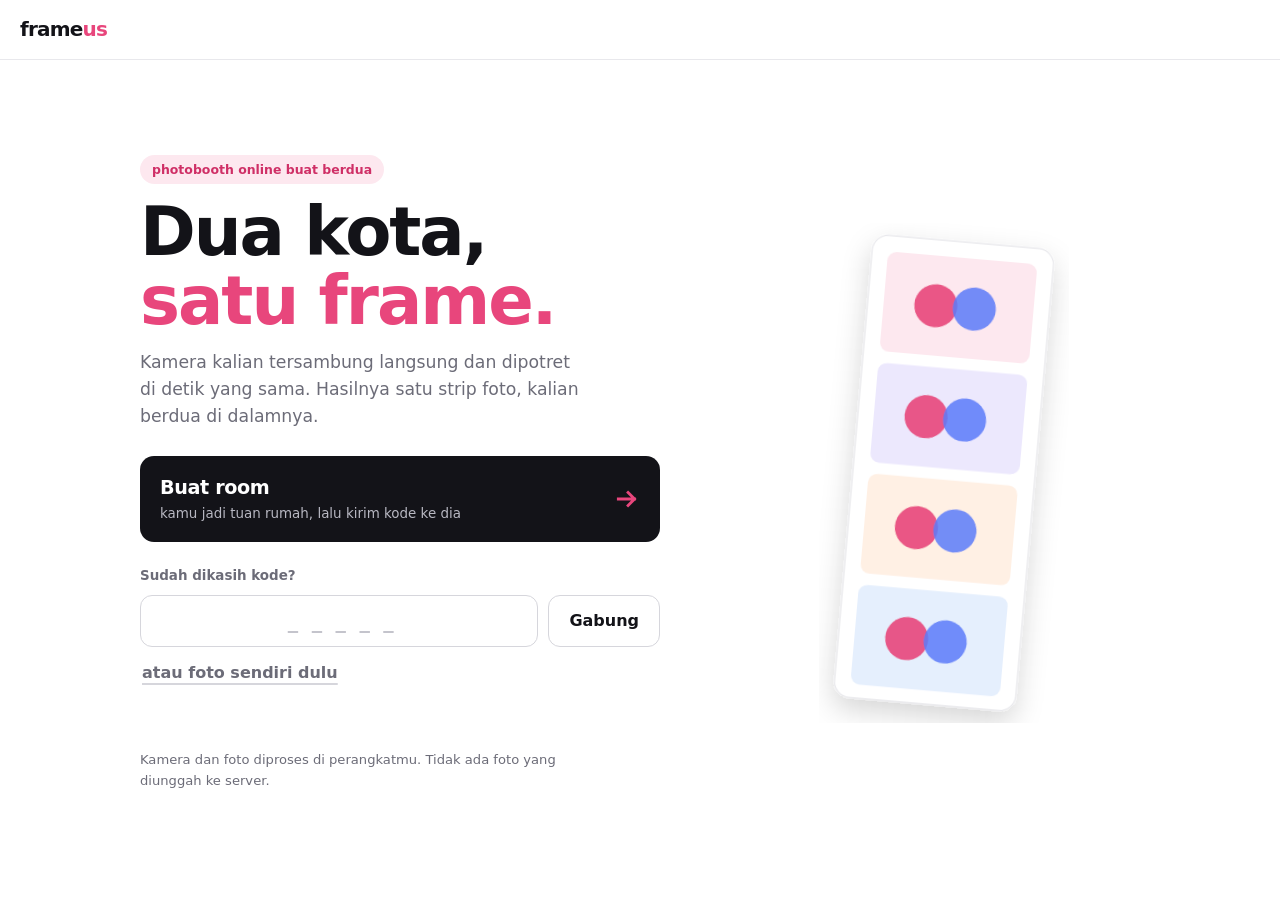
==== commit 4c1f5158: "Photobooth: redesign sederhana & modern (latar putih, Plus Jakarta Sans, aksen pink), hapus tema ris" ====
--- a/photobooth/index.html
+++ b/photobooth/index.html
@@ -3,7 +3,7 @@
 <head>
   <meta charset="utf-8">
   <meta name="viewport" content="width=device-width, initial-scale=1, viewport-fit=cover">
-  <meta name="theme-color" content="#efe9dd">
+  <meta name="theme-color" content="#ffffff">
   <title>frameus — dua kota, satu frame</title>
   <meta name="description" content="Foto berdua walau beda kota. Kamera kalian tampil berdampingan dan hasilnya jadi satu strip foto.">
   <link rel="stylesheet" href="style.css">
@@ -54,23 +54,19 @@
       </div>
 
       <div class="hero-art" aria-hidden="true">
-        <svg viewBox="0 0 440 520" role="img">
-          <defs>
-            <pattern id="dotsR" width="9" height="9" patternUnits="userSpaceOnUse" patternTransform="rotate(15)"><circle cx="4.5" cy="4.5" r="3.4" fill="#ff4b3e"/></pattern>
-            <pattern id="dotsB" width="9" height="9" patternUnits="userSpaceOnUse" patternTransform="rotate(75)"><circle cx="4.5" cy="4.5" r="3.4" fill="#2536d6"/></pattern>
-            <clipPath id="fr"><rect x="40" y="40" width="360" height="440"/></clipPath>
-          </defs>
-          <rect x="40" y="40" width="360" height="440" fill="#f6f1e6" stroke="#14120f" stroke-width="3"/>
-          <g clip-path="url(#fr)" style="mix-blend-mode:multiply">
-            <circle cx="170" cy="250" r="150" fill="url(#dotsR)"/>
-            <circle cx="170" cy="250" r="150" fill="#ff4b3e" opacity=".28"/>
-            <circle cx="270" cy="270" r="150" fill="url(#dotsB)" style="mix-blend-mode:multiply"/>
-            <circle cx="270" cy="270" r="150" fill="#2536d6" opacity=".26" style="mix-blend-mode:multiply"/>
+        <svg viewBox="0 0 220 440" role="img">
+          <defs><filter id="sh" x="-40%" y="-20%" width="180%" height="150%"><feDropShadow dx="0" dy="10" stdDeviation="12" flood-color="#131318" flood-opacity=".16"/></filter></defs>
+          <g transform="rotate(5 110 220)" filter="url(#sh)">
+            <rect x="30" y="16" width="160" height="408" rx="14" fill="#ffffff" stroke="#e8e8ec"/>
+            <rect x="44" y="30" width="132" height="88" rx="8" fill="#fde8ef"/>
+            <rect x="44" y="128" width="132" height="88" rx="8" fill="#ece8fd"/>
+            <rect x="44" y="226" width="132" height="88" rx="8" fill="#fff0e4"/>
+            <rect x="44" y="324" width="132" height="88" rx="8" fill="#e5effd"/>
+            <g fill="#e8467c"><circle cx="90" cy="74" r="19" opacity=".9"/></g><g fill="#5b7cfa"><circle cx="124" cy="74" r="19" opacity=".85"/></g>
+            <g fill="#e8467c"><circle cx="90" cy="172" r="19" opacity=".9"/></g><g fill="#5b7cfa"><circle cx="124" cy="172" r="19" opacity=".85"/></g>
+            <g fill="#e8467c"><circle cx="90" cy="270" r="19" opacity=".9"/></g><g fill="#5b7cfa"><circle cx="124" cy="270" r="19" opacity=".85"/></g>
+            <g fill="#e8467c"><circle cx="90" cy="368" r="19" opacity=".9"/></g><g fill="#5b7cfa"><circle cx="124" cy="368" r="19" opacity=".85"/></g>
           </g>
-          <line x1="220" y1="40" x2="220" y2="480" stroke="#14120f" stroke-width="3" stroke-dasharray="3 9" stroke-linecap="round"/>
-          <g fill="none" stroke="#14120f" stroke-width="2"><path d="M12 40h18M21 31v18"/><path d="M410 40h18M419 31v18"/><path d="M12 480h18M21 471v18"/><path d="M410 480h18M419 471v18"/></g>
-          <text x="40" y="508" font-family="Space Mono, monospace" font-size="13" fill="#14120f">KAMU</text>
-          <text x="400" y="508" font-family="Space Mono, monospace" font-size="13" fill="#14120f" text-anchor="end">DIA</text>
         </svg>
       </div>
     </section>
--- a/photobooth/style.css
+++ b/photobooth/style.css
@@ -1,232 +1,222 @@
-@font-face { font-family: 'Bricolage Grotesque'; font-style: normal; font-weight: 400 800; font-display: swap; src: url('vendor/fonts/BricolageGrotesque-400_800.woff2') format('woff2'); }
-@font-face { font-family: 'Space Mono'; font-style: normal; font-weight: 400; font-display: swap; src: url('vendor/fonts/SpaceMono-400.woff2') format('woff2'); }
-@font-face { font-family: 'Space Mono'; font-style: normal; font-weight: 700; font-display: swap; src: url('vendor/fonts/SpaceMono-700.woff2') format('woff2'); }
-/* ===== frameus — dua tinta, satu frame =====
-   Kamu = satu tinta, dia = tinta lain (host merah, tamu biru). Saat pilihan kalian sama, tintanya bertumpuk. */
+@font-face { font-family: 'Plus Jakarta Sans'; font-style: normal; font-weight: 400 800; font-display: swap; src: url('vendor/fonts/PlusJakartaSans.woff2') format('woff2'); }
+/* ===== frameus — sederhana & modern, pink sebagai aksen ===== */
 :root {
-  --paper: #efe9dd; --paper-2: #e3dbc9; --card: #f8f3e8;
-  --ink: #14120f; --muted: #6a6358;
-  --red: #ee3b2f; --blue: #2536d6;
-  --me: var(--red); --peer: var(--blue);
-  --display: "Bricolage Grotesque", system-ui, -apple-system, "Segoe UI", sans-serif;
-  --mono: "Space Mono", ui-monospace, "SFMono-Regular", Menlo, monospace;
-  --body: "Bricolage Grotesque", system-ui, -apple-system, "Segoe UI", sans-serif;
-  --pad: 18px;
+  --bg: #ffffff; --surface: #f7f7f8; --line: #e8e8ec; --line-2: #d6d6dc;
+  --ink: #131318; --muted: #6c6c78;
+  --pink: #e8467c; --pink-d: #cf2f66; --pink-soft: #fde8ef;
+  --blue: #5b7cfa;
+  --me: var(--pink); --peer: var(--blue);
+  --r: 14px;
+  --shadow: 0 1px 2px rgba(19,19,24,.05), 0 8px 24px rgba(19,19,24,.07);
+  --font: "Plus Jakarta Sans", system-ui, -apple-system, "Segoe UI", sans-serif;
+  --pad: 20px;
 }
 *, *::before, *::after { box-sizing: border-box; }
 html { -webkit-text-size-adjust: 100%; scroll-behavior: smooth; }
-body {
-  margin: 0; min-height: 100vh; color: var(--ink); background-color: var(--paper);
-  font: 400 1.02rem/1.5 var(--body); font-variation-settings: "opsz" 14; -webkit-font-smoothing: antialiased;
-  background-image:
-    url("data:image/svg+xml;utf8,<svg xmlns='http://www.w3.org/2000/svg' width='180' height='180'><filter id='n'><feTurbulence type='fractalNoise' baseFrequency='.85' numOctaves='2' stitchTiles='stitch'/><feColorMatrix values='0 0 0 0 .25  0 0 0 0 .2  0 0 0 0 .1  0 0 0 .08 0'/></filter><rect width='180' height='180' filter='url(%23n)'/></svg>");
-}
+body { margin: 0; min-height: 100vh; background: var(--bg); color: var(--ink); font: 400 1rem/1.55 var(--font); -webkit-font-smoothing: antialiased; }
 button, input { font: inherit; color: inherit; }
 button { cursor: pointer; -webkit-tap-highlight-color: transparent; }
 [hidden] { display: none !important; }
 .sr { position: absolute; width: 1px; height: 1px; overflow: hidden; clip: rect(0 0 0 0); white-space: nowrap; }
-:focus-visible { outline: 3px solid var(--blue); outline-offset: 3px; }
+:focus-visible { outline: 3px solid color-mix(in srgb, var(--pink) 55%, transparent); outline-offset: 2px; border-radius: 8px; }
 
 /* ---- bilah atas ---- */
-.bar { position: sticky; top: 0; z-index: 20; display: flex; align-items: center; gap: 12px; min-height: 58px; padding: 8px var(--pad); background: color-mix(in srgb, var(--paper) 90%, transparent); backdrop-filter: blur(8px); border-bottom: 2px solid var(--ink); }
-.brand { font: 800 1.45rem/1 var(--display); letter-spacing: -.05em; text-decoration: none; color: var(--ink); font-variation-settings: "opsz" 48; }
-.brand .b-a { color: var(--red); }
-.brand .b-b { color: var(--blue); margin-left: -.02em; mix-blend-mode: multiply; }
-.icon-btn { display: grid; place-items: center; width: 40px; height: 40px; margin-left: -10px; border: 0; background: none; }
-.icon-btn:hover { background: var(--paper-2); }
+.bar { position: sticky; top: 0; z-index: 20; display: flex; align-items: center; gap: 12px; min-height: 60px; padding: 8px var(--pad); background: rgba(255,255,255,.85); backdrop-filter: blur(10px); border-bottom: 1px solid var(--line); }
+.brand { font-weight: 800; font-size: 1.25rem; letter-spacing: -.04em; text-decoration: none; color: var(--ink); }
+.brand .b-a { color: var(--ink); }
+.brand .b-b { color: var(--pink); }
+.icon-btn { display: grid; place-items: center; width: 40px; height: 40px; margin-left: -10px; border: 0; border-radius: 50%; background: none; }
+.icon-btn:hover { background: var(--surface); }
 .stepper { margin-left: auto; display: flex; align-items: center; gap: 12px; }
-.step-label { font: 700 .7rem var(--mono); letter-spacing: .04em; text-transform: uppercase; color: var(--muted); }
+.step-label { font-size: .78rem; font-weight: 600; color: var(--muted); }
 .stepper ol { display: flex; gap: 5px; list-style: none; margin: 0; padding: 0; }
-.stepper li { width: 16px; height: 16px; border: 2px solid var(--ink); }
-.stepper li.past { background: var(--red); }
-.stepper li.on { background: var(--blue); }
-
-main { max-width: 640px; margin: 0 auto; padding: 26px var(--pad) 44px; }
-.screen { animation: rise .32s cubic-bezier(.2, .7, .2, 1); }
+.stepper li { width: 22px; height: 5px; border-radius: 99px; background: var(--line); }
+.stepper li.past { background: var(--ink); }
+.stepper li.on { background: var(--pink); }
+
+main { max-width: 620px; margin: 0 auto; padding: 28px var(--pad) 48px; }
+.screen { animation: rise .3s cubic-bezier(.2, .7, .2, 1); }
 @keyframes rise { from { opacity: 0; transform: translateY(8px); } to { opacity: 1; transform: none; } }
 
-.title { margin: 6px 0 6px; font: 800 clamp(2rem, 7vw, 2.9rem)/.98 var(--display); letter-spacing: -.045em; font-variation-settings: "opsz" 72; }
+.title { margin: 6px 0 6px; font-weight: 800; font-size: clamp(1.8rem, 6vw, 2.4rem); line-height: 1.08; letter-spacing: -.035em; }
+.title em { font-style: normal; color: var(--pink); }
 .sub { margin: 4px 0 22px; color: var(--muted); max-width: 32rem; }
 .sub b { color: var(--ink); }
-.kicker { display: inline-flex; align-items: center; gap: 9px; margin: 0 0 14px; font: 700 .74rem var(--mono); letter-spacing: .08em; text-transform: uppercase; }
-.kicker::before { content: ""; width: 24px; height: 14px; background: radial-gradient(circle at 7px 7px, var(--red) 0 7px, transparent 7.5px), radial-gradient(circle at 17px 7px, var(--blue) 0 7px, transparent 7.5px); mix-blend-mode: multiply; }
+.kicker { display: inline-block; margin: 0 0 14px; padding: 5px 12px; border-radius: 99px; background: var(--pink-soft); color: var(--pink-d); font-size: .78rem; font-weight: 700; }
 .status { min-height: 1.4em; margin: 12px 0 0; font-size: .92rem; color: var(--muted); }
-.text-link, .link-btn { display: inline-block; padding: 10px 2px; border: 0; background: none; color: var(--ink); font-weight: 700; text-decoration: underline; text-decoration-thickness: 2px; text-underline-offset: 5px; text-decoration-color: var(--red); }
-.text-link:hover, .link-btn:hover { text-decoration-color: var(--blue); }
+.text-link, .link-btn { display: inline-block; padding: 10px 2px; border: 0; background: none; color: var(--muted); font-weight: 600; text-decoration: underline; text-decoration-thickness: 1.5px; text-underline-offset: 5px; text-decoration-color: var(--line-2); }
+.text-link:hover, .link-btn:hover { color: var(--ink); text-decoration-color: var(--pink); }
 
 /* ---- tombol ---- */
-.btn { display: inline-flex; align-items: center; justify-content: center; gap: 8px; min-height: 48px; padding: 8px 20px; border: 2px solid var(--ink); border-radius: 4px; background: var(--card); color: var(--ink); font-weight: 700; text-decoration: none; box-shadow: 3px 3px 0 var(--blue); transition: transform .08s, box-shadow .08s, background .15s; }
-.btn:hover { background: #fff; }
-.btn:active { transform: translate(3px, 3px); box-shadow: 0 0 0 var(--blue); }
-.btn.primary, .btn.dark { background: var(--ink); color: var(--paper); box-shadow: 4px 4px 0 var(--red); }
-.btn.primary:hover, .btn.dark:hover { background: #2a2620; }
-.btn.primary:active, .btn.dark:active { box-shadow: 0 0 0 var(--red); }
-.btn.xl { width: 100%; min-height: 56px; font-size: 1.08rem; }
-.btn:disabled { background: var(--paper-2); color: #9a9284; border-color: #b9b09e; box-shadow: none; cursor: not-allowed; transform: none; }
-.btn-main { font-weight: 800; }
+.btn { display: inline-flex; align-items: center; justify-content: center; gap: 8px; min-height: 48px; padding: 8px 20px; border: 1px solid var(--line-2); border-radius: 12px; background: #fff; color: var(--ink); font-weight: 700; text-decoration: none; transition: background .15s, border-color .15s, transform .08s; }
+.btn:hover { background: var(--surface); border-color: #bdbdc6; }
+.btn:active { transform: scale(.985); }
+.btn.primary, .btn.dark { background: var(--ink); border-color: var(--ink); color: #fff; }
+.btn.primary:hover, .btn.dark:hover { background: #2b2b33; }
+.btn.xl { width: 100%; min-height: 54px; font-size: 1.05rem; }
+.btn:disabled { background: var(--surface); color: #a3a3ad; border-color: var(--line); cursor: not-allowed; transform: none; }
+.btn-main { font-weight: 700; }
 
 /* ---- beranda ---- */
-.screen.home { display: grid; grid-template-columns: minmax(0, 1fr); gap: 26px; }
-.hero-copy { min-width: 0; max-width: 540px; }
-.hero-copy h1 { margin: 0 0 16px; font: 800 clamp(3rem, 14vw, 5.6rem)/.9 var(--display); letter-spacing: -.055em; font-variation-settings: "opsz" 96; }
+.screen.home { display: grid; grid-template-columns: minmax(0, 1fr); gap: 28px; }
+.hero-copy { min-width: 0; max-width: 520px; }
+.hero-copy h1 { margin: 0 0 14px; font-weight: 800; font-size: clamp(2.6rem, 11vw, 4.2rem); line-height: 1.02; letter-spacing: -.03em; }
 .hero-copy h1 .h-a, .hero-copy h1 .h-b { display: block; }
-.hero-copy h1 .h-b { position: relative; width: fit-content; }
-.hero-copy h1 .h-b::after { content: ""; position: absolute; left: -.04em; right: -.04em; bottom: .06em; height: .34em; background: var(--red); opacity: .55; mix-blend-mode: multiply; z-index: -1; transform: rotate(-.8deg); }
-.hero-copy h1 .h-a { color: var(--ink); }
-.lead { margin: 0 0 24px; font-size: 1.1rem; color: #3f392f; max-width: 29rem; }
-.cta { position: relative; display: grid; grid-template-columns: 1fr auto; align-items: center; column-gap: 14px; width: 100%; padding: 18px 20px; text-align: left; border: 2px solid var(--ink); border-radius: 4px; background: var(--red); color: var(--ink); box-shadow: 6px 6px 0 var(--blue); transition: transform .1s, box-shadow .1s; }
-.cta:hover { transform: translate(-1px, -1px); box-shadow: 7px 7px 0 var(--blue); }
-.cta:active { transform: translate(6px, 6px); box-shadow: 0 0 0 var(--blue); }
-.cta-main { font: 800 1.7rem/1 var(--display); letter-spacing: -.03em; }
-.cta-sub { grid-column: 1; font: 400 .74rem/1.3 var(--mono); margin-top: 5px; }
-.cta svg { grid-row: 1 / span 2; grid-column: 2; }
-.join { margin: 26px 0 4px; }
-.join-label { display: block; margin-bottom: 8px; font: 700 .74rem var(--mono); letter-spacing: .06em; text-transform: uppercase; }
+.hero-copy h1 .h-b { color: var(--pink); }
+.lead { margin: 0 0 26px; font-size: 1.08rem; color: var(--muted); max-width: 28rem; }
+.cta { display: grid; grid-template-columns: 1fr auto; align-items: center; column-gap: 14px; width: 100%; padding: 17px 20px; text-align: left; border: 0; border-radius: var(--r); background: var(--ink); color: #fff; transition: background .15s, transform .08s; }
+.cta:hover { background: #2b2b33; }
+.cta:active { transform: scale(.99); }
+.cta-main { font-weight: 800; font-size: 1.2rem; letter-spacing: -.02em; }
+.cta-sub { grid-column: 1; margin-top: 2px; font-size: .84rem; color: #b8b8c2; }
+.cta svg { grid-row: 1 / span 2; grid-column: 2; color: var(--pink); }
+.join { margin: 24px 0 4px; }
+.join-label { display: block; margin-bottom: 8px; font-size: .84rem; font-weight: 700; color: var(--muted); }
 .join-row { display: flex; gap: 10px; }
-.join input { flex: 1 1 0; min-width: 0; width: 100%; min-height: 52px; padding: 6px 14px; border: 2px solid var(--ink); border-radius: 4px; background: #fffdf8; text-align: center; text-transform: uppercase; font: 700 1.4rem var(--mono); letter-spacing: .3em; padding-left: calc(14px + .3em); }
-.join input::placeholder { color: #c3b9a5; letter-spacing: .15em; }
-.join input:focus { outline: none; box-shadow: 3px 3px 0 var(--blue); }
-.alert { margin: 14px 0 6px; padding: 12px 14px; border: 2px solid var(--ink); border-left: 8px solid var(--red); background: #fff1ee; }
-.alert p { margin: 4px 0 0; }
-.foot { margin: 22px 0 0; font: 400 .74rem/1.5 var(--mono); color: var(--muted); max-width: 30rem; }
-.hero-art { order: -1; width: 150px; transform: rotate(-4deg); margin: 4px 0 -4px; filter: drop-shadow(5px 6px 0 rgba(20,18,15,.14)); }
+.join input { flex: 1 1 0; min-width: 0; width: 100%; min-height: 52px; padding: 6px 14px; border: 1px solid var(--line-2); border-radius: 12px; background: #fff; text-align: center; text-transform: uppercase; font-weight: 800; font-size: 1.3rem; letter-spacing: .3em; padding-left: calc(14px + .3em); }
+.join input::placeholder { color: #c4c4cc; letter-spacing: .15em; }
+.join input:focus { outline: none; border-color: var(--pink); box-shadow: 0 0 0 4px var(--pink-soft); }
+.alert { margin: 14px 0 6px; padding: 12px 14px; border: 1px solid #f3c5d5; border-radius: 12px; background: var(--pink-soft); }
+.alert p { margin: 4px 0 0; color: #5d2a3c; }
+.foot { margin: 22px 0 0; font-size: .82rem; color: var(--muted); max-width: 30rem; }
+.hero-art { order: -1; width: 140px; margin: 0; }
 .hero-art svg { display: block; width: 100%; height: auto; }
 
 /* ---- room ---- */
-.screen.room { text-align: left; }
-.stub { margin: 14px 0 20px; padding: 22px 18px 18px; border: 2px solid var(--ink); background: var(--card); box-shadow: 6px 6px 0 var(--blue); position: relative; }
-.stub::before { content: ""; position: absolute; left: -2px; right: -2px; bottom: 70px; border-top: 2px dashed var(--ink); opacity: .35; }
-.code { display: flex; gap: 8px; margin: 0 0 40px; }
-.code span { flex: 1 1 0; max-width: 74px; display: grid; place-items: center; aspect-ratio: .82; border: 2px solid var(--ink); font: 700 clamp(1.9rem, 9vw, 2.8rem) var(--mono); }
-.code span.t-a { background: var(--red); color: var(--ink); transform: rotate(-2deg); }
-.code span.t-b { background: var(--blue); color: var(--paper); transform: rotate(1.6deg) translateY(2px); }
+.stub { margin: 14px 0 20px; padding: 24px 18px 18px; border: 1px solid var(--line); border-radius: var(--r); background: #fff; box-shadow: var(--shadow); }
+.code { display: flex; gap: 8px; margin: 0 0 20px; }
+.code span { flex: 1 1 0; max-width: 72px; display: grid; place-items: center; aspect-ratio: .85; border-radius: 12px; background: var(--surface); border: 1px solid var(--line); font-weight: 800; font-size: clamp(1.8rem, 8.5vw, 2.5rem); letter-spacing: -.02em; }
+.code span.t-a, .code span.t-b { color: var(--ink); }
+.code span.t-a { background: var(--pink-soft); border-color: #f6cbd9; color: var(--pink-d); }
 .stub-actions { display: flex; gap: 10px; flex-wrap: wrap; }
-.presence { display: flex; align-items: center; gap: 12px; margin: 0 0 20px; font: 700 .86rem var(--mono); }
+.presence { display: flex; align-items: center; gap: 12px; margin: 0 0 20px; font-size: .92rem; font-weight: 600; color: var(--muted); }
 .pres-dots { display: flex; }
-.pres-dots i { width: 22px; height: 22px; border-radius: 50%; border: 2px solid var(--ink); }
-.pres-dots .me { background: var(--red); }
-.pres-dots .peer { margin-left: -7px; background: transparent; mix-blend-mode: multiply; }
+.pres-dots i { width: 20px; height: 20px; border-radius: 50%; border: 2px solid #fff; }
+.pres-dots .me { background: var(--me); }
+.pres-dots .peer { margin-left: -6px; background: var(--line-2); }
 .presence[data-state="wait"] .peer { animation: blink 1.2s infinite; }
-.presence[data-state="ok"] .peer { background: var(--blue); }
-.presence[data-state="off"] .peer, .presence[data-state="err"] .peer { background: repeating-linear-gradient(45deg, transparent 0 3px, var(--ink) 3px 4px); }
-.presence[data-state="err"] .pres-text, .presence[data-state="off"] .pres-text { color: var(--red); }
-@keyframes blink { 0%, 100% { background: transparent; } 50% { background: rgba(37,54,214,.35); } }
+.presence[data-state="ok"] { color: #1f8f57; }
+.presence[data-state="ok"] .peer { background: var(--peer); }
+.presence[data-state="off"] .pres-text, .presence[data-state="err"] .pres-text { color: var(--pink-d); }
+@keyframes blink { 0%, 100% { opacity: 1; } 50% { opacity: .35; } }
 .room-links { display: flex; gap: 22px; }
 
 /* ---- aksi bawah ---- */
-.actions { position: sticky; bottom: 0; z-index: 10; display: flex; align-items: center; gap: 12px; margin: 22px calc(var(--pad) * -1) 0; padding: 14px var(--pad) calc(14px + env(safe-area-inset-bottom)); background: linear-gradient(to top, var(--paper) 62%, transparent); }
+.actions { position: sticky; bottom: 0; z-index: 10; display: flex; align-items: center; gap: 12px; margin: 22px calc(var(--pad) * -1) 0; padding: 14px var(--pad) calc(14px + env(safe-area-inset-bottom)); background: linear-gradient(to top, #fff 62%, rgba(255,255,255,0)); }
 .actions.col { flex-direction: column; align-items: stretch; position: static; background: none; margin: 18px 0 0; padding: 0; }
 .actions.col .link-btn { align-self: center; }
 .actions .btn.xl { flex: 1; }
-.count-pill { flex: none; padding: 5px 12px; border: 2px solid var(--ink); background: var(--card); font: 700 .8rem var(--mono); white-space: nowrap; }
+.count-pill { flex: none; padding: 7px 13px; border-radius: 99px; background: var(--surface); font-weight: 700; font-size: .84rem; white-space: nowrap; }
 
 /* ---- bentuk strip & frame ---- */
-.opts { display: grid; grid-template-columns: repeat(2, 1fr); gap: 14px; }
-.opt { position: relative; display: flex; flex-direction: column; align-items: center; gap: 4px; padding: 22px 10px 14px; border: 2px solid var(--ink); background: var(--card); text-align: center; transition: transform .1s; }
-.opt:hover { transform: translateY(-2px); }
-.opt b { margin-top: 10px; font: 800 1.1rem var(--display); letter-spacing: -.02em; }
-.opt small { color: var(--muted); font: 400 .72rem var(--mono); }
-.ico { display: grid; gap: 4px; padding: 5px; border: 2px solid var(--ink); background: var(--ink); }
-.ico i { display: block; background: var(--paper); }
-.fcard { position: relative; display: flex; flex-direction: column; align-items: center; gap: 6px; padding: 10px 6px 8px; border: 2px solid var(--ink); background: var(--card); transition: transform .1s; }
-.fcard:hover { transform: translateY(-2px); }
-.fcard canvas { width: 100%; height: 150px; object-fit: contain; filter: drop-shadow(0 2px 3px rgba(20,18,15,.3)); }
-.fcard b { font: 700 .8rem var(--mono); }
-.frames { display: grid; grid-template-columns: repeat(3, 1fr); gap: 12px; }
-.check { position: absolute; top: 8px; right: 8px; display: none; width: 22px; height: 22px; place-items: center; background: var(--ink); color: var(--paper); font-size: 13px; font-weight: 800; }
+.opts { display: grid; grid-template-columns: repeat(2, 1fr); gap: 12px; }
+.opt { position: relative; display: flex; flex-direction: column; align-items: center; gap: 3px; padding: 22px 10px 14px; border: 1px solid var(--line); border-radius: var(--r); background: #fff; text-align: center; transition: border-color .15s, box-shadow .15s; }
+.opt:hover { border-color: var(--line-2); }
+.opt b { margin-top: 10px; font-weight: 800; font-size: 1.05rem; letter-spacing: -.02em; }
+.opt small { color: var(--muted); font-size: .8rem; }
+.ico { display: grid; gap: 4px; padding: 5px; border-radius: 6px; background: var(--ink); }
+.ico i { display: block; background: #fff; border-radius: 1px; }
+.fcard { position: relative; display: flex; flex-direction: column; align-items: center; gap: 6px; padding: 10px 6px 8px; border: 1px solid var(--line); border-radius: var(--r); background: #fff; transition: border-color .15s; }
+.fcard:hover { border-color: var(--line-2); }
+.fcard canvas { width: 100%; height: 150px; object-fit: contain; filter: drop-shadow(0 2px 4px rgba(19,19,24,.18)); }
+.fcard b { font-size: .82rem; font-weight: 700; }
+.frames { display: grid; grid-template-columns: repeat(3, 1fr); gap: 10px; }
+.check { position: absolute; top: 8px; right: 8px; display: none; width: 22px; height: 22px; place-items: center; border-radius: 50%; background: var(--ink); color: #fff; font-size: 12px; font-weight: 800; }
 .opt[aria-checked="true"] .check, .fcard[aria-checked="true"] .check { display: grid; }
-/* tinta: pilihanmu, pilihannya, dan keduanya (bertumpuk) */
-.opt[data-pick~="me"], .fcard[data-pick~="me"] { outline: 4px solid var(--me); outline-offset: 2px; }
-.opt[data-pick~="peer"], .fcard[data-pick~="peer"] { outline: 4px solid var(--peer); outline-offset: 2px; }
-.opt[data-pick~="me"][data-pick~="peer"], .fcard[data-pick~="me"][data-pick~="peer"] { outline: 4px solid var(--me); outline-offset: 2px; box-shadow: 0 0 0 9px var(--peer); }
+/* pilihan bersama: warnamu, warnanya, dan keduanya */
+.opt[data-pick~="me"], .fcard[data-pick~="me"] { border-color: var(--me); box-shadow: 0 0 0 2px var(--me); }
+.opt[data-pick~="peer"], .fcard[data-pick~="peer"] { border-color: var(--peer); box-shadow: 0 0 0 2px var(--peer); }
+.opt[data-pick~="me"][data-pick~="peer"], .fcard[data-pick~="me"][data-pick~="peer"] { border-color: var(--me); box-shadow: 0 0 0 2px var(--me), 0 0 0 5px var(--peer); }
 .who-row { position: absolute; left: 6px; top: 6px; display: flex; gap: 4px; }
-.who { padding: 1px 7px; color: #fff; font: 700 .64rem/1.6 var(--mono); text-transform: uppercase; letter-spacing: .04em; }
+.who { padding: 1px 8px; border-radius: 99px; color: #fff; font-size: .66rem; font-weight: 700; line-height: 1.6; }
 .who.me { background: var(--me); }
 .who.peer { background: var(--peer); }
-.pick-note { min-height: 1.4em; margin: 14px 0 0; font: 700 .8rem var(--mono); color: var(--red); }
+.pick-note { min-height: 1.4em; margin: 14px 0 0; font-size: .86rem; font-weight: 600; color: var(--pink-d); }
 .tabs { display: flex; gap: 8px; margin: 0 calc(var(--pad) * -1) 16px; padding: 4px var(--pad) 10px; overflow-x: auto; scrollbar-width: none; }
 .tabs::-webkit-scrollbar { display: none; }
-.tab { flex: none; padding: 7px 14px; border: 2px solid var(--ink); background: var(--card); font: 700 .86rem var(--mono); white-space: nowrap; }
-.tab.sel { background: var(--ink); color: var(--paper); }
-.tab-count { margin-left: 6px; opacity: .55; }
-.tab[data-pick~="me"]::after, .tab[data-pick~="peer"]::after { content: ""; display: inline-block; width: 9px; height: 9px; margin-left: 7px; border-radius: 50%; background: var(--me); border: 1.5px solid var(--paper); }
+.tab { flex: none; padding: 8px 15px; border: 1px solid var(--line); border-radius: 99px; background: #fff; font-weight: 600; font-size: .88rem; white-space: nowrap; }
+.tab:hover { border-color: var(--line-2); }
+.tab.sel { background: var(--ink); border-color: var(--ink); color: #fff; }
+.tab-count { margin-left: 6px; opacity: .5; font-weight: 600; }
+.tab[data-pick~="me"]::after, .tab[data-pick~="peer"]::after { content: ""; display: inline-block; width: 8px; height: 8px; margin-left: 7px; border-radius: 50%; background: var(--me); }
 .tab[data-pick~="peer"]:not([data-pick~="me"])::after { background: var(--peer); }
 .tab[data-pick~="me"][data-pick~="peer"]::after { background: linear-gradient(90deg, var(--me) 50%, var(--peer) 50%); }
 
 /* ---- kamera ---- */
-.screen.wide { max-width: 640px; }
-.cam { position: relative; display: flex; aspect-ratio: 4 / 3; overflow: hidden; border: 2px solid var(--ink); background: #111; box-shadow: 7px 7px 0 var(--me); }
+.screen.wide { max-width: 620px; }
+.cam { position: relative; display: flex; aspect-ratio: 4 / 3; overflow: hidden; border-radius: 18px; background: #111; box-shadow: var(--shadow); }
 .cam canvas, .cam video { flex: 1; min-width: 0; width: 100%; height: 100%; object-fit: cover; }
 #camSrc { position: fixed; left: 0; top: 0; width: 2px; height: 2px; opacity: 0; pointer-events: none; }
-.cam-badge { position: absolute; left: 10px; top: 10px; display: flex; align-items: center; gap: 8px; padding: 4px 10px; background: var(--ink); color: var(--paper); font: 700 .68rem var(--mono); text-transform: uppercase; letter-spacing: .06em; }
-.cam-badge .dot { width: 8px; height: 8px; border-radius: 50%; background: var(--red); }
+.cam-badge { position: absolute; left: 12px; top: 12px; display: flex; align-items: center; gap: 7px; padding: 5px 11px; border-radius: 99px; background: rgba(19,19,24,.7); color: #fff; font-size: .74rem; font-weight: 700; backdrop-filter: blur(4px); }
+.cam-badge .dot { width: 7px; height: 7px; border-radius: 50%; background: var(--pink); }
 .cam-badge[data-on="1"] .dot { background: #5be08f; }
-.count { position: absolute; inset: 0; display: grid; place-items: center; pointer-events: none; font: 800 clamp(7rem, 34vw, 11rem)/1 var(--display); letter-spacing: -.06em; color: var(--paper); -webkit-text-stroke: 3px var(--ink); paint-order: stroke fill; text-shadow: 7px 7px 0 var(--red); }
+.count { position: absolute; inset: 0; display: grid; place-items: center; pointer-events: none; font-weight: 800; font-size: clamp(7rem, 34vw, 11rem); line-height: 1; letter-spacing: -.05em; color: #fff; text-shadow: 0 4px 30px rgba(0,0,0,.5); }
 .count.pop { animation: pop .9s cubic-bezier(.2, .8, .2, 1); }
-@keyframes pop { 0% { transform: scale(1.7); opacity: 0; } 25% { transform: scale(1); opacity: 1; } 85% { opacity: 1; } 100% { transform: scale(.85); opacity: 0; } }
+@keyframes pop { 0% { transform: scale(1.6); opacity: 0; } 25% { transform: scale(1); opacity: 1; } 85% { opacity: 1; } 100% { transform: scale(.85); opacity: 0; } }
 .flash { position: absolute; inset: 0; background: #fff; opacity: 0; pointer-events: none; }
 .flash.go { animation: flash .45s ease-out; }
 @keyframes flash { 0% { opacity: .95; } 100% { opacity: 0; } }
-.try { display: flex; align-items: flex-start; gap: 10px; margin: 18px 0 0; padding: 12px 14px; border: 2px solid var(--ink); background: var(--card); box-shadow: 4px 4px 0 var(--blue); }
-.try-tag { flex: none; padding: 1px 8px; background: var(--ink); color: var(--paper); font: 700 .66rem var(--mono); letter-spacing: .08em; text-transform: uppercase; margin-top: 3px; }
-.try p { margin: 0; font-weight: 700; }
+.try { display: flex; align-items: center; gap: 10px; margin: 16px 0 0; padding: 12px 14px; border-radius: 12px; background: var(--pink-soft); }
+.try-tag { flex: none; padding: 2px 9px; border-radius: 99px; background: var(--pink); color: #fff; font-size: .7rem; font-weight: 700; }
+.try p { margin: 0; font-weight: 600; color: #5d2a3c; }
 .dots { display: flex; gap: 8px; justify-content: center; flex-wrap: wrap; margin: 16px 0 0; }
-.dots div { width: 54px; aspect-ratio: 4 / 3; display: grid; place-items: center; border: 2px solid var(--ink); background: var(--card); font: 700 .8rem var(--mono); color: var(--muted); overflow: hidden; }
-.dots div.cur { background: var(--red); color: var(--ink); }
+.dots div { width: 52px; aspect-ratio: 4 / 3; display: grid; place-items: center; border: 1px solid var(--line); border-radius: 8px; background: var(--surface); font-weight: 700; font-size: .8rem; color: var(--muted); overflow: hidden; }
+.dots div.cur { border-color: var(--pink); color: var(--pink-d); background: var(--pink-soft); }
 .dots img { width: 100%; height: 100%; object-fit: cover; display: block; }
-.fxpanel { margin-top: 20px; padding: 14px 14px 8px; border: 2px solid var(--ink); background: var(--card); }
+.fxpanel { margin-top: 20px; padding: 14px 14px 6px; border: 1px solid var(--line); border-radius: var(--r); background: #fff; }
 .fx-tabs { margin: 0 0 10px; padding: 0; }
 .tray { display: flex; gap: 12px; overflow-x: auto; padding: 4px 4px 12px; scrollbar-width: thin; }
-.fxo { flex: none; display: flex; flex-direction: column; align-items: center; gap: 5px; width: 66px; padding: 0; border: 0; background: none; }
-.fxo .face { display: grid; place-items: center; width: 60px; height: 60px; overflow: hidden; border: 2px solid var(--ink); background: #fffdf8; font-size: 1.7rem; line-height: 1; }
+.fxo { flex: none; display: flex; flex-direction: column; align-items: center; gap: 5px; width: 64px; padding: 0; border: 0; background: none; }
+.fxo .face { display: grid; place-items: center; width: 58px; height: 58px; overflow: hidden; border: 1px solid var(--line); border-radius: 14px; background: var(--surface); font-size: 1.6rem; line-height: 1; }
 .fxo .face canvas { width: 100%; height: 100%; display: block; }
-.fxo small { max-width: 66px; overflow: hidden; text-overflow: ellipsis; white-space: nowrap; font: 400 .66rem var(--mono); color: var(--muted); }
-.fxo:hover .face { background: #fff; }
-.fxo[aria-pressed="true"] .face { box-shadow: 0 0 0 3px var(--card), 0 0 0 6px var(--me); }
+.fxo small { max-width: 64px; overflow: hidden; text-overflow: ellipsis; white-space: nowrap; font-size: .72rem; color: var(--muted); }
+.fxo:hover .face { border-color: var(--line-2); }
+.fxo[aria-pressed="true"] .face { border-color: var(--pink); box-shadow: 0 0 0 2px var(--pink); }
 .fxo[aria-pressed="true"] small { color: var(--ink); font-weight: 700; }
 .shutter-wrap { display: grid; justify-items: center; margin: 24px 0 6px; }
-.shutter { position: relative; width: 86px; height: 86px; border: 3px solid var(--ink); border-radius: 50%; background: var(--card); box-shadow: 4px 4px 0 var(--blue); transition: transform .08s, box-shadow .08s; }
-.shutter i { position: absolute; inset: 8px; border-radius: 50%; background: var(--red); border: 2px solid var(--ink); }
-.shutter:active { transform: translate(4px, 4px); box-shadow: none; }
-.shutter-label { margin: 12px 0 0; font: 700 .76rem var(--mono); text-transform: uppercase; letter-spacing: .08em; color: var(--muted); }
+.shutter { position: relative; width: 82px; height: 82px; border: 3px solid var(--ink); border-radius: 50%; background: #fff; transition: transform .08s; }
+.shutter i { position: absolute; inset: 6px; border-radius: 50%; background: var(--pink); }
+.shutter:hover i { background: var(--pink-d); }
+.shutter:active { transform: scale(.94); }
+.shutter-label { margin: 10px 0 0; font-size: .84rem; font-weight: 600; color: var(--muted); }
 
 /* ---- pilih foto ---- */
-.pickgrid { display: grid; grid-template-columns: repeat(2, 1fr); gap: 16px; }
-.pick { position: relative; padding: 8px 8px 24px; border: 0; background: #fffdf8; box-shadow: 0 2px 0 rgba(20,18,15,.25), 0 10px 20px rgba(20,18,15,.16); transition: transform .12s; }
-.pick:nth-child(odd) { transform: rotate(-1.4deg); }
-.pick:nth-child(even) { transform: rotate(1.2deg); }
+.pickgrid { display: grid; grid-template-columns: repeat(2, 1fr); gap: 14px; }
+.pick { position: relative; padding: 7px 7px 22px; border: 0; background: #fff; box-shadow: 0 1px 2px rgba(19,19,24,.1), 0 8px 20px rgba(19,19,24,.12); transition: transform .12s; }
+.pick:nth-child(odd) { transform: rotate(-1.2deg); }
+.pick:nth-child(even) { transform: rotate(1deg); }
 .pick img { display: block; width: 100%; }
 .pick:hover { transform: rotate(0) translateY(-3px); }
-.pick.sel { outline: 4px solid var(--me); outline-offset: 2px; }
-.pick em { position: absolute; top: -10px; right: -8px; display: none; width: 32px; height: 32px; place-items: center; border: 2px solid var(--ink); background: var(--me); color: #fff; font: 700 1rem var(--mono); font-style: normal; }
+.pick.sel { outline: 3px solid var(--pink); outline-offset: 2px; }
+.pick em { position: absolute; top: -10px; right: -8px; display: none; width: 30px; height: 30px; place-items: center; border-radius: 50%; background: var(--pink); color: #fff; font-weight: 800; font-size: .95rem; font-style: normal; }
 .pick.sel em { display: grid; }
 
 /* ---- gaya & selesai ---- */
-.table { display: grid; place-items: center; margin: 14px calc(var(--pad) * -1) 0; padding: 28px var(--pad); background: var(--paper-2); border-block: 2px solid var(--ink); }
-.out { max-width: min(100%, 360px); max-height: 66vh; width: auto; height: auto; box-shadow: 0 2px 0 rgba(20,18,15,.25), 0 16px 30px rgba(20,18,15,.28); }
-.out.tilt { transform: rotate(-1.6deg); }
-.panel { display: grid; gap: 14px; margin-top: 18px; padding: 16px; border: 2px solid var(--ink); background: var(--card); }
-.field { display: grid; gap: 6px; font: 700 .76rem var(--mono); text-transform: uppercase; letter-spacing: .05em; }
-.field input { min-height: 46px; padding: 8px 12px; border: 2px solid var(--ink); background: #fffdf8; font: 500 1rem var(--body); text-transform: none; letter-spacing: 0; }
-.field input:focus { outline: none; box-shadow: 3px 3px 0 var(--blue); }
-.switch { display: flex; align-items: center; gap: 12px; font-weight: 700; cursor: pointer; }
+.table { display: grid; place-items: center; margin: 14px calc(var(--pad) * -1) 0; padding: 28px var(--pad); background: var(--surface); }
+.out { max-width: min(100%, 360px); max-height: 66vh; width: auto; height: auto; box-shadow: 0 1px 2px rgba(19,19,24,.12), 0 16px 32px rgba(19,19,24,.2); }
+.out.tilt { transform: rotate(-1.4deg); }
+.panel { display: grid; gap: 14px; margin-top: 18px; padding: 16px; border: 1px solid var(--line); border-radius: var(--r); background: #fff; }
+.field { display: grid; gap: 6px; font-size: .84rem; font-weight: 700; color: var(--muted); }
+.field input { min-height: 46px; padding: 8px 12px; border: 1px solid var(--line-2); border-radius: 12px; background: #fff; font-weight: 500; font-size: 1rem; color: var(--ink); }
+.field input:focus { outline: none; border-color: var(--pink); box-shadow: 0 0 0 4px var(--pink-soft); }
+.switch { display: flex; align-items: center; gap: 12px; font-weight: 600; cursor: pointer; }
 .switch input { position: absolute; opacity: 0; }
-.switch i { position: relative; flex: none; width: 50px; height: 28px; border: 2px solid var(--ink); background: var(--paper-2); }
-.switch i::after { content: ""; position: absolute; left: 2px; top: 2px; width: 20px; height: 20px; background: var(--ink); transition: transform .15s; }
-.switch input:checked + i { background: var(--blue); }
-.switch input:checked + i::after { transform: translateX(22px); background: var(--paper); }
-.switch input:focus-visible + i { outline: 3px solid var(--blue); outline-offset: 3px; }
+.switch i { position: relative; flex: none; width: 46px; height: 28px; border-radius: 99px; background: var(--line-2); transition: background .15s; }
+.switch i::after { content: ""; position: absolute; left: 3px; top: 3px; width: 22px; height: 22px; border-radius: 50%; background: #fff; box-shadow: 0 1px 3px rgba(0,0,0,.25); transition: transform .15s; }
+.switch input:checked + i { background: var(--pink); }
+.switch input:checked + i::after { transform: translateX(18px); }
+.switch input:focus-visible + i { outline: 3px solid var(--pink-soft); outline-offset: 2px; }
 
 /* ---- layar lebar ---- */
 @media (min-width: 880px) {
-  main { max-width: 1060px; padding-top: 44px; }
-  .screen:not(.home) { max-width: 640px; margin-inline: auto; }
-  .screen.home { grid-template-columns: minmax(0, 560px) 1fr; column-gap: 80px; align-items: center; min-height: calc(100vh - 160px); }
-  .hero-art { order: 0; width: min(380px, 100%); justify-self: center; transform: rotate(3deg); margin: 0; }
+  main { max-width: 1040px; padding-top: 48px; }
+  .screen:not(.home) { max-width: 620px; margin-inline: auto; }
+  .screen.home { grid-template-columns: minmax(0, 520px) 1fr; column-gap: 88px; align-items: center; min-height: calc(100vh - 170px); }
+  .hero-art { order: 0; width: min(250px, 100%); justify-self: center; }
   .frames { grid-template-columns: repeat(4, 1fr); }
   .actions { margin-inline: 0; padding-inline: 0; }
   .tabs { margin-inline: 0; padding-inline: 0; }
-  .table { margin-inline: 0; border: 2px solid var(--ink); }
+  .table { margin-inline: 0; border-radius: var(--r); }
 }
-@media (max-width: 420px) { .frames { gap: 10px; } .fcard canvas { height: 128px; } .step-label { display: none; } }
+@media (max-width: 420px) { .frames { gap: 8px; } .fcard canvas { height: 128px; } .step-label { display: none; } }
 @media (prefers-reduced-motion: reduce) { *, *::before, *::after { animation-duration: .01ms !important; transition-duration: .01ms !important; } }
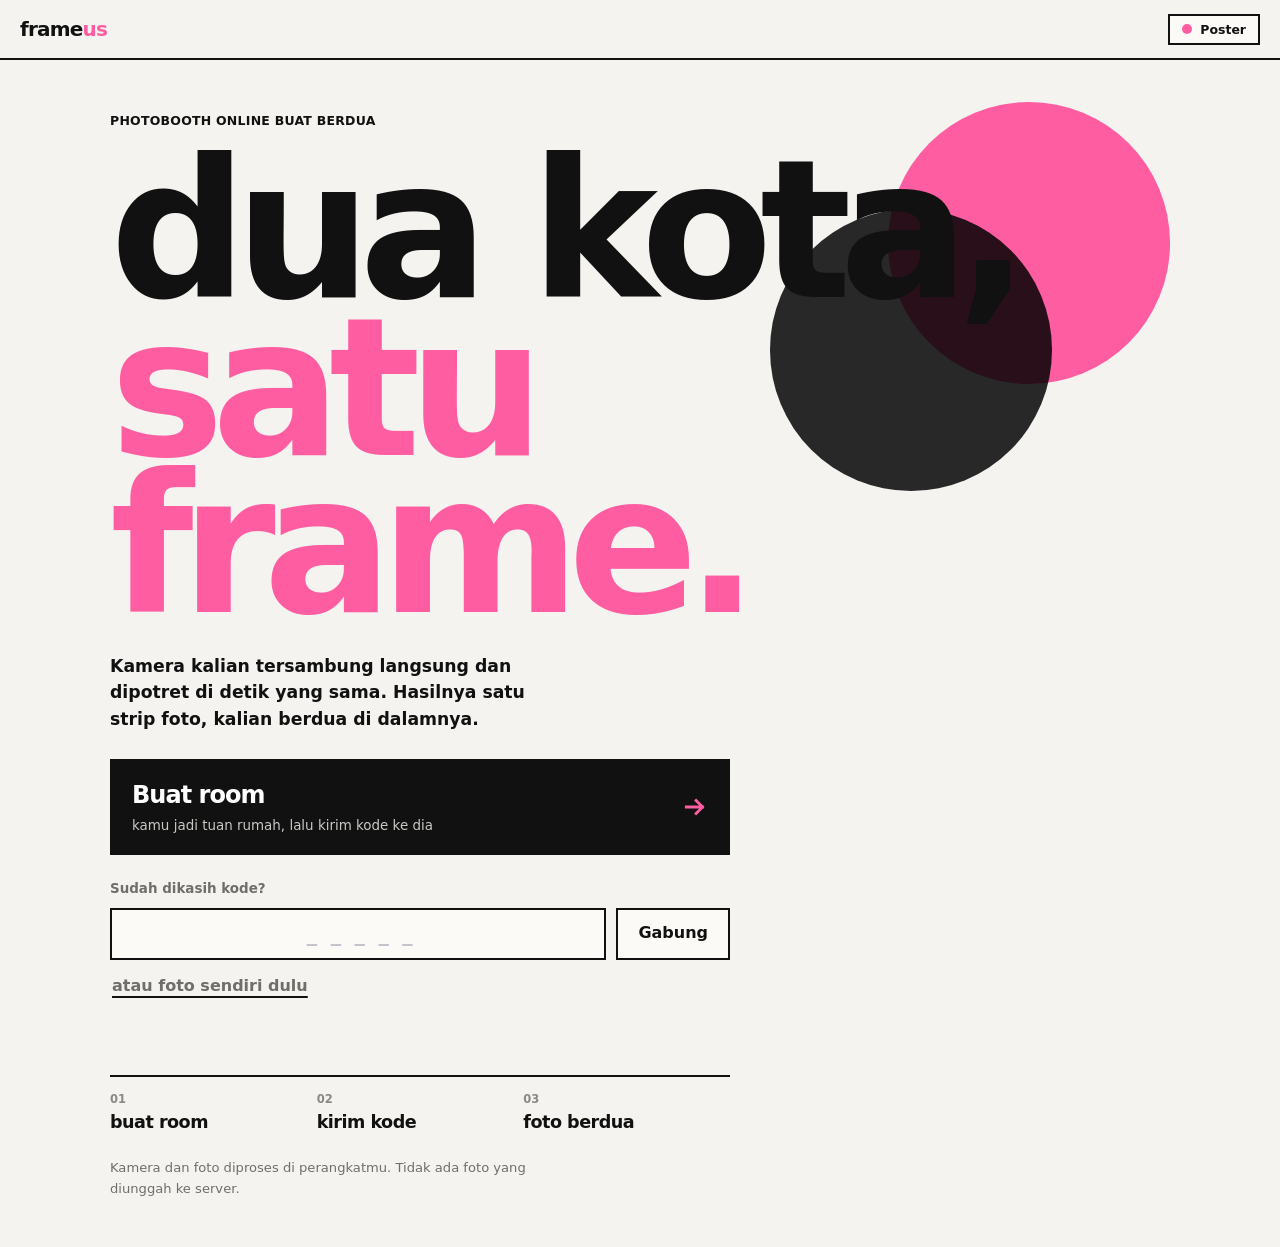
==== commit c1de8d4c: "Photobooth: tiga tema tampilan (Poster, Struk, Kontak sheet) dengan tombol ganti tema yang diingat b" ====
--- a/photobooth/index.html
+++ b/photobooth/index.html
@@ -9,11 +9,16 @@
   <link rel="stylesheet" href="style.css">
 </head>
 <body>
+  <div class="cs-sheet" aria-hidden="true">
+    <i data-n="1A"></i><i data-n="2A" class="a"></i><i data-n="3A" class="b"></i><i data-n="4A"></i><i data-n="5A" class="c"></i><i data-n="6A"></i><i data-n="7A" class="a"></i><i data-n="8A" class="b"></i><i data-n="9A"></i><i data-n="10A" class="b"></i><i data-n="11A" class="c"></i><i data-n="12A"></i>
+  </div>
+  <div class="cs-veil" aria-hidden="true"></div>
   <header class="bar">
     <button id="btnBack" class="icon-btn" aria-label="Kembali" hidden>
       <svg viewBox="0 0 24 24" width="22" height="22" fill="none" stroke="currentColor" stroke-width="2.6" stroke-linecap="square"><path d="M15 5l-7 7 7 7"/></svg>
     </button>
     <a class="brand" href="./" aria-label="frameus, ke beranda"><span class="b-a">frame</span><span class="b-b">us</span></a>
+    <button id="btnTheme" class="theme-btn" type="button" aria-label="Ganti tema tampilan"><span class="theme-dot" aria-hidden="true"></span><span id="themeName">Poster</span></button>
     <div id="stepper" class="stepper" hidden>
       <span id="stepLabel" class="step-label"></span>
       <ol id="steps" aria-hidden="true"><li data-s="frame"></li><li data-s="shoot"></li><li data-s="pick"></li><li data-s="style"></li><li data-s="done"></li></ol>
@@ -28,12 +33,15 @@
       <div class="hero-copy">
         <p class="kicker">photobooth online buat berdua</p>
         <h1><span class="h-a">Dua kota,</span> <span class="h-b">satu frame.</span></h1>
+        <span class="rc-stamp" aria-hidden="true">BARU</span>
         <p class="lead">Kamera kalian tersambung langsung dan dipotret di detik yang sama. Hasilnya satu strip foto, kalian berdua di dalamnya.</p>
 
+        <ul class="rc-items" aria-hidden="true"><li><span>1× ruang berdua</span><span>gratis</span></li><li><span>2× kamera (kalian)</span><span>nyala</span></li><li><span>4× foto + 2 cadangan</span><span>gratis</span></li><li class="rc-total"><b>TOTAL</b><b><mark>Rp 0</mark></b></li></ul>
         <button id="btnCreate" class="cta" type="button">
           <span class="cta-main">Buat room</span>
           <span class="cta-sub">kamu jadi tuan rumah, lalu kirim kode ke dia</span>
           <svg viewBox="0 0 24 24" width="26" height="26" fill="none" stroke="currentColor" stroke-width="2.6" stroke-linecap="square" aria-hidden="true"><path d="M4 12h15M13 6l6 6-6 6"/></svg>
+          <svg class="gp" viewBox="0 0 260 80" preserveAspectRatio="none" fill="none" stroke="#ff6fa8" stroke-width="3.5" stroke-linecap="round" aria-hidden="true"><path d="M6 44C4 14 60 6 130 8s122 6 124 34-52 32-124 30S8 70 6 44z"/></svg>
         </button>
 
         <form id="joinForm" class="join" autocomplete="off">
@@ -50,25 +58,12 @@
           <strong>Kameranya belum bisa dipakai.</strong>
           <p>Izinkan akses kamera di browser, tutup aplikasi lain yang memakainya, dan buka lewat alamat <b>https</b>. Lalu coba lagi.</p>
         </div>
+        <div class="rc-bar" aria-hidden="true"></div>
+        <ol class="po-steps" aria-hidden="true"><li><b>01</b>buat room</li><li><b>02</b>kirim kode</li><li><b>03</b>foto berdua</li></ol>
         <p class="foot">Kamera dan foto diproses di perangkatmu. Tidak ada foto yang diunggah ke server.</p>
       </div>
 
-      <div class="hero-art" aria-hidden="true">
-        <svg viewBox="0 0 220 440" role="img">
-          <defs><filter id="sh" x="-40%" y="-20%" width="180%" height="150%"><feDropShadow dx="0" dy="10" stdDeviation="12" flood-color="#131318" flood-opacity=".16"/></filter></defs>
-          <g transform="rotate(5 110 220)" filter="url(#sh)">
-            <rect x="30" y="16" width="160" height="408" rx="14" fill="#ffffff" stroke="#e8e8ec"/>
-            <rect x="44" y="30" width="132" height="88" rx="8" fill="#fde8ef"/>
-            <rect x="44" y="128" width="132" height="88" rx="8" fill="#ece8fd"/>
-            <rect x="44" y="226" width="132" height="88" rx="8" fill="#fff0e4"/>
-            <rect x="44" y="324" width="132" height="88" rx="8" fill="#e5effd"/>
-            <g fill="#e8467c"><circle cx="90" cy="74" r="19" opacity=".9"/></g><g fill="#5b7cfa"><circle cx="124" cy="74" r="19" opacity=".85"/></g>
-            <g fill="#e8467c"><circle cx="90" cy="172" r="19" opacity=".9"/></g><g fill="#5b7cfa"><circle cx="124" cy="172" r="19" opacity=".85"/></g>
-            <g fill="#e8467c"><circle cx="90" cy="270" r="19" opacity=".9"/></g><g fill="#5b7cfa"><circle cx="124" cy="270" r="19" opacity=".85"/></g>
-            <g fill="#e8467c"><circle cx="90" cy="368" r="19" opacity=".9"/></g><g fill="#5b7cfa"><circle cx="124" cy="368" r="19" opacity=".85"/></g>
-          </g>
-        </svg>
-      </div>
+      <div class="hero-art" aria-hidden="true"><i class="po-c1"></i><i class="po-c2"></i></div>
     </section>
 
     <!-- ROOM -->
--- a/photobooth/style.css
+++ b/photobooth/style.css
@@ -1,14 +1,18 @@
-@font-face { font-family: 'Plus Jakarta Sans'; font-style: normal; font-weight: 400 800; font-display: swap; src: url('vendor/fonts/PlusJakartaSans.woff2') format('woff2'); }
+@font-face { font-family: 'IBM Plex Mono'; font-weight: 400; src: url('vendor/fonts/IBMPlexMono-400.woff2') format('woff2'); font-display: swap; }
+@font-face { font-family: 'IBM Plex Mono'; font-weight: 500; src: url('vendor/fonts/IBMPlexMono-500.woff2') format('woff2'); font-display: swap; }
+@font-face { font-family: 'IBM Plex Mono'; font-weight: 600; src: url('vendor/fonts/IBMPlexMono-600.woff2') format('woff2'); font-display: swap; }
+@font-face { font-family: 'Bebas Neue'; font-weight: 400; src: url('vendor/fonts/BebasNeue-400.woff2') format('woff2'); font-display: swap; }
+@font-face { font-family: 'Inter Tight'; font-weight: 500 900; src: url('vendor/fonts/InterTight-500_900.woff2') format('woff2'); font-display: swap; }
 /* ===== frameus — sederhana & modern, pink sebagai aksen ===== */
 :root {
-  --bg: #ffffff; --surface: #f7f7f8; --line: #e8e8ec; --line-2: #d6d6dc;
+  --bg: #ffffff; --card: #ffffff; --surface: #f7f7f8; --on-ink: #ffffff; --soft: #fde8ef; --display: "Inter Tight", system-ui, sans-serif; --line: #e8e8ec; --line-2: #d6d6dc;
   --ink: #131318; --muted: #6c6c78;
   --pink: #e8467c; --pink-d: #cf2f66; --pink-soft: #fde8ef;
   --blue: #5b7cfa;
   --me: var(--pink); --peer: var(--blue);
   --r: 14px;
   --shadow: 0 1px 2px rgba(19,19,24,.05), 0 8px 24px rgba(19,19,24,.07);
-  --font: "Plus Jakarta Sans", system-ui, -apple-system, "Segoe UI", sans-serif;
+  --font: "Inter Tight", system-ui, -apple-system, "Segoe UI", sans-serif;
   --pad: 20px;
 }
 *, *::before, *::after { box-sizing: border-box; }
@@ -21,7 +25,7 @@
 :focus-visible { outline: 3px solid color-mix(in srgb, var(--pink) 55%, transparent); outline-offset: 2px; border-radius: 8px; }
 
 /* ---- bilah atas ---- */
-.bar { position: sticky; top: 0; z-index: 20; display: flex; align-items: center; gap: 12px; min-height: 60px; padding: 8px var(--pad); background: rgba(255,255,255,.85); backdrop-filter: blur(10px); border-bottom: 1px solid var(--line); }
+.bar { position: sticky; top: 0; z-index: 20; display: flex; align-items: center; gap: 12px; min-height: 60px; padding: 8px var(--pad); background: color-mix(in srgb, var(--bg) 88%, transparent); backdrop-filter: blur(10px); border-bottom: 1px solid var(--line); }
 .brand { font-weight: 800; font-size: 1.25rem; letter-spacing: -.04em; text-decoration: none; color: var(--ink); }
 .brand .b-a { color: var(--ink); }
 .brand .b-b { color: var(--pink); }
@@ -42,16 +46,16 @@
 .title em { font-style: normal; color: var(--pink); }
 .sub { margin: 4px 0 22px; color: var(--muted); max-width: 32rem; }
 .sub b { color: var(--ink); }
-.kicker { display: inline-block; margin: 0 0 14px; padding: 5px 12px; border-radius: 99px; background: var(--pink-soft); color: var(--pink-d); font-size: .78rem; font-weight: 700; }
+.kicker { display: inline-block; margin: 0 0 14px; padding: 5px 12px; border-radius: 99px; background: var(--soft); color: var(--pink-d); font-size: .78rem; font-weight: 700; }
 .status { min-height: 1.4em; margin: 12px 0 0; font-size: .92rem; color: var(--muted); }
 .text-link, .link-btn { display: inline-block; padding: 10px 2px; border: 0; background: none; color: var(--muted); font-weight: 600; text-decoration: underline; text-decoration-thickness: 1.5px; text-underline-offset: 5px; text-decoration-color: var(--line-2); }
 .text-link:hover, .link-btn:hover { color: var(--ink); text-decoration-color: var(--pink); }
 
 /* ---- tombol ---- */
-.btn { display: inline-flex; align-items: center; justify-content: center; gap: 8px; min-height: 48px; padding: 8px 20px; border: 1px solid var(--line-2); border-radius: 12px; background: #fff; color: var(--ink); font-weight: 700; text-decoration: none; transition: background .15s, border-color .15s, transform .08s; }
+.btn { display: inline-flex; align-items: center; justify-content: center; gap: 8px; min-height: 48px; padding: 8px 20px; border: 1px solid var(--line-2); border-radius: 12px; background: var(--card); color: var(--ink); font-weight: 700; text-decoration: none; transition: background .15s, border-color .15s, transform .08s; }
 .btn:hover { background: var(--surface); border-color: #bdbdc6; }
 .btn:active { transform: scale(.985); }
-.btn.primary, .btn.dark { background: var(--ink); border-color: var(--ink); color: #fff; }
+.btn.primary, .btn.dark { background: var(--ink); border-color: var(--ink); color: var(--on-ink); }
 .btn.primary:hover, .btn.dark:hover { background: #2b2b33; }
 .btn.xl { width: 100%; min-height: 54px; font-size: 1.05rem; }
 .btn:disabled { background: var(--surface); color: #a3a3ad; border-color: var(--line); cursor: not-allowed; transform: none; }
@@ -64,7 +68,7 @@
 .hero-copy h1 .h-a, .hero-copy h1 .h-b { display: block; }
 .hero-copy h1 .h-b { color: var(--pink); }
 .lead { margin: 0 0 26px; font-size: 1.08rem; color: var(--muted); max-width: 28rem; }
-.cta { display: grid; grid-template-columns: 1fr auto; align-items: center; column-gap: 14px; width: 100%; padding: 17px 20px; text-align: left; border: 0; border-radius: var(--r); background: var(--ink); color: #fff; transition: background .15s, transform .08s; }
+.cta { display: grid; grid-template-columns: 1fr auto; align-items: center; column-gap: 14px; width: 100%; padding: 17px 20px; text-align: left; border: 0; border-radius: var(--r); background: var(--ink); color: var(--on-ink); transition: background .15s, transform .08s; }
 .cta:hover { background: #2b2b33; }
 .cta:active { transform: scale(.99); }
 .cta-main { font-weight: 800; font-size: 1.2rem; letter-spacing: -.02em; }
@@ -73,21 +77,21 @@
 .join { margin: 24px 0 4px; }
 .join-label { display: block; margin-bottom: 8px; font-size: .84rem; font-weight: 700; color: var(--muted); }
 .join-row { display: flex; gap: 10px; }
-.join input { flex: 1 1 0; min-width: 0; width: 100%; min-height: 52px; padding: 6px 14px; border: 1px solid var(--line-2); border-radius: 12px; background: #fff; text-align: center; text-transform: uppercase; font-weight: 800; font-size: 1.3rem; letter-spacing: .3em; padding-left: calc(14px + .3em); }
+.join input { flex: 1 1 0; min-width: 0; width: 100%; min-height: 52px; padding: 6px 14px; border: 1px solid var(--line-2); border-radius: 12px; background: var(--card); text-align: center; text-transform: uppercase; font-weight: 800; font-size: 1.3rem; letter-spacing: .3em; padding-left: calc(14px + .3em); }
 .join input::placeholder { color: #c4c4cc; letter-spacing: .15em; }
 .join input:focus { outline: none; border-color: var(--pink); box-shadow: 0 0 0 4px var(--pink-soft); }
-.alert { margin: 14px 0 6px; padding: 12px 14px; border: 1px solid #f3c5d5; border-radius: 12px; background: var(--pink-soft); }
+.alert { margin: 14px 0 6px; padding: 12px 14px; border: 1px solid #f3c5d5; border-radius: 12px; background: var(--soft); }
 .alert p { margin: 4px 0 0; color: #5d2a3c; }
 .foot { margin: 22px 0 0; font-size: .82rem; color: var(--muted); max-width: 30rem; }
 .hero-art { order: -1; width: 140px; margin: 0; }
 .hero-art svg { display: block; width: 100%; height: auto; }
 
 /* ---- room ---- */
-.stub { margin: 14px 0 20px; padding: 24px 18px 18px; border: 1px solid var(--line); border-radius: var(--r); background: #fff; box-shadow: var(--shadow); }
+.stub { margin: 14px 0 20px; padding: 24px 18px 18px; border: 1px solid var(--line); border-radius: var(--r); background: var(--card); box-shadow: var(--shadow); }
 .code { display: flex; gap: 8px; margin: 0 0 20px; }
 .code span { flex: 1 1 0; max-width: 72px; display: grid; place-items: center; aspect-ratio: .85; border-radius: 12px; background: var(--surface); border: 1px solid var(--line); font-weight: 800; font-size: clamp(1.8rem, 8.5vw, 2.5rem); letter-spacing: -.02em; }
 .code span.t-a, .code span.t-b { color: var(--ink); }
-.code span.t-a { background: var(--pink-soft); border-color: #f6cbd9; color: var(--pink-d); }
+.code span.t-a { background: var(--soft); border-color: #f6cbd9; color: var(--pink-d); }
 .stub-actions { display: flex; gap: 10px; flex-wrap: wrap; }
 .presence { display: flex; align-items: center; gap: 12px; margin: 0 0 20px; font-size: .92rem; font-weight: 600; color: var(--muted); }
 .pres-dots { display: flex; }
@@ -102,7 +106,7 @@
 .room-links { display: flex; gap: 22px; }
 
 /* ---- aksi bawah ---- */
-.actions { position: sticky; bottom: 0; z-index: 10; display: flex; align-items: center; gap: 12px; margin: 22px calc(var(--pad) * -1) 0; padding: 14px var(--pad) calc(14px + env(safe-area-inset-bottom)); background: linear-gradient(to top, #fff 62%, rgba(255,255,255,0)); }
+.actions { position: sticky; bottom: 0; z-index: 10; display: flex; align-items: center; gap: 12px; margin: 22px calc(var(--pad) * -1) 0; padding: 14px var(--pad) calc(14px + env(safe-area-inset-bottom)); background: linear-gradient(to top, var(--bg) 62%, transparent); }
 .actions.col { flex-direction: column; align-items: stretch; position: static; background: none; margin: 18px 0 0; padding: 0; }
 .actions.col .link-btn { align-self: center; }
 .actions .btn.xl { flex: 1; }
@@ -110,13 +114,13 @@
 
 /* ---- bentuk strip & frame ---- */
 .opts { display: grid; grid-template-columns: repeat(2, 1fr); gap: 12px; }
-.opt { position: relative; display: flex; flex-direction: column; align-items: center; gap: 3px; padding: 22px 10px 14px; border: 1px solid var(--line); border-radius: var(--r); background: #fff; text-align: center; transition: border-color .15s, box-shadow .15s; }
+.opt { position: relative; display: flex; flex-direction: column; align-items: center; gap: 3px; padding: 22px 10px 14px; border: 1px solid var(--line); border-radius: var(--r); background: var(--card); text-align: center; transition: border-color .15s, box-shadow .15s; }
 .opt:hover { border-color: var(--line-2); }
 .opt b { margin-top: 10px; font-weight: 800; font-size: 1.05rem; letter-spacing: -.02em; }
 .opt small { color: var(--muted); font-size: .8rem; }
 .ico { display: grid; gap: 4px; padding: 5px; border-radius: 6px; background: var(--ink); }
-.ico i { display: block; background: #fff; border-radius: 1px; }
-.fcard { position: relative; display: flex; flex-direction: column; align-items: center; gap: 6px; padding: 10px 6px 8px; border: 1px solid var(--line); border-radius: var(--r); background: #fff; transition: border-color .15s; }
+.ico i { display: block; background: var(--card); border-radius: 1px; }
+.fcard { position: relative; display: flex; flex-direction: column; align-items: center; gap: 6px; padding: 10px 6px 8px; border: 1px solid var(--line); border-radius: var(--r); background: var(--card); transition: border-color .15s; }
 .fcard:hover { border-color: var(--line-2); }
 .fcard canvas { width: 100%; height: 150px; object-fit: contain; filter: drop-shadow(0 2px 4px rgba(19,19,24,.18)); }
 .fcard b { font-size: .82rem; font-weight: 700; }
@@ -134,9 +138,9 @@
 .pick-note { min-height: 1.4em; margin: 14px 0 0; font-size: .86rem; font-weight: 600; color: var(--pink-d); }
 .tabs { display: flex; gap: 8px; margin: 0 calc(var(--pad) * -1) 16px; padding: 4px var(--pad) 10px; overflow-x: auto; scrollbar-width: none; }
 .tabs::-webkit-scrollbar { display: none; }
-.tab { flex: none; padding: 8px 15px; border: 1px solid var(--line); border-radius: 99px; background: #fff; font-weight: 600; font-size: .88rem; white-space: nowrap; }
+.tab { flex: none; padding: 8px 15px; border: 1px solid var(--line); border-radius: 99px; background: var(--card); font-weight: 600; font-size: .88rem; white-space: nowrap; }
 .tab:hover { border-color: var(--line-2); }
-.tab.sel { background: var(--ink); border-color: var(--ink); color: #fff; }
+.tab.sel { background: var(--ink); border-color: var(--ink); color: var(--on-ink); }
 .tab-count { margin-left: 6px; opacity: .5; font-weight: 600; }
 .tab[data-pick~="me"]::after, .tab[data-pick~="peer"]::after { content: ""; display: inline-block; width: 8px; height: 8px; margin-left: 7px; border-radius: 50%; background: var(--me); }
 .tab[data-pick~="peer"]:not([data-pick~="me"])::after { background: var(--peer); }
@@ -153,17 +157,17 @@
 .count { position: absolute; inset: 0; display: grid; place-items: center; pointer-events: none; font-weight: 800; font-size: clamp(7rem, 34vw, 11rem); line-height: 1; letter-spacing: -.05em; color: #fff; text-shadow: 0 4px 30px rgba(0,0,0,.5); }
 .count.pop { animation: pop .9s cubic-bezier(.2, .8, .2, 1); }
 @keyframes pop { 0% { transform: scale(1.6); opacity: 0; } 25% { transform: scale(1); opacity: 1; } 85% { opacity: 1; } 100% { transform: scale(.85); opacity: 0; } }
-.flash { position: absolute; inset: 0; background: #fff; opacity: 0; pointer-events: none; }
+.flash { position: absolute; inset: 0; background: var(--card); opacity: 0; pointer-events: none; }
 .flash.go { animation: flash .45s ease-out; }
 @keyframes flash { 0% { opacity: .95; } 100% { opacity: 0; } }
-.try { display: flex; align-items: center; gap: 10px; margin: 16px 0 0; padding: 12px 14px; border-radius: 12px; background: var(--pink-soft); }
+.try { display: flex; align-items: center; gap: 10px; margin: 16px 0 0; padding: 12px 14px; border-radius: 12px; background: var(--soft); }
 .try-tag { flex: none; padding: 2px 9px; border-radius: 99px; background: var(--pink); color: #fff; font-size: .7rem; font-weight: 700; }
 .try p { margin: 0; font-weight: 600; color: #5d2a3c; }
 .dots { display: flex; gap: 8px; justify-content: center; flex-wrap: wrap; margin: 16px 0 0; }
 .dots div { width: 52px; aspect-ratio: 4 / 3; display: grid; place-items: center; border: 1px solid var(--line); border-radius: 8px; background: var(--surface); font-weight: 700; font-size: .8rem; color: var(--muted); overflow: hidden; }
-.dots div.cur { border-color: var(--pink); color: var(--pink-d); background: var(--pink-soft); }
+.dots div.cur { border-color: var(--pink); color: var(--pink-d); background: var(--soft); }
 .dots img { width: 100%; height: 100%; object-fit: cover; display: block; }
-.fxpanel { margin-top: 20px; padding: 14px 14px 6px; border: 1px solid var(--line); border-radius: var(--r); background: #fff; }
+.fxpanel { margin-top: 20px; padding: 14px 14px 6px; border: 1px solid var(--line); border-radius: var(--r); background: var(--card); }
 .fx-tabs { margin: 0 0 10px; padding: 0; }
 .tray { display: flex; gap: 12px; overflow-x: auto; padding: 4px 4px 12px; scrollbar-width: thin; }
 .fxo { flex: none; display: flex; flex-direction: column; align-items: center; gap: 5px; width: 64px; padding: 0; border: 0; background: none; }
@@ -174,7 +178,7 @@
 .fxo[aria-pressed="true"] .face { border-color: var(--pink); box-shadow: 0 0 0 2px var(--pink); }
 .fxo[aria-pressed="true"] small { color: var(--ink); font-weight: 700; }
 .shutter-wrap { display: grid; justify-items: center; margin: 24px 0 6px; }
-.shutter { position: relative; width: 82px; height: 82px; border: 3px solid var(--ink); border-radius: 50%; background: #fff; transition: transform .08s; }
+.shutter { position: relative; width: 82px; height: 82px; border: 3px solid var(--ink); border-radius: 50%; background: var(--card); transition: transform .08s; }
 .shutter i { position: absolute; inset: 6px; border-radius: 50%; background: var(--pink); }
 .shutter:hover i { background: var(--pink-d); }
 .shutter:active { transform: scale(.94); }
@@ -182,7 +186,7 @@
 
 /* ---- pilih foto ---- */
 .pickgrid { display: grid; grid-template-columns: repeat(2, 1fr); gap: 14px; }
-.pick { position: relative; padding: 7px 7px 22px; border: 0; background: #fff; box-shadow: 0 1px 2px rgba(19,19,24,.1), 0 8px 20px rgba(19,19,24,.12); transition: transform .12s; }
+.pick { position: relative; padding: 7px 7px 22px; border: 0; background: var(--card); box-shadow: 0 1px 2px rgba(19,19,24,.1), 0 8px 20px rgba(19,19,24,.12); transition: transform .12s; }
 .pick:nth-child(odd) { transform: rotate(-1.2deg); }
 .pick:nth-child(even) { transform: rotate(1deg); }
 .pick img { display: block; width: 100%; }
@@ -195,14 +199,14 @@
 .table { display: grid; place-items: center; margin: 14px calc(var(--pad) * -1) 0; padding: 28px var(--pad); background: var(--surface); }
 .out { max-width: min(100%, 360px); max-height: 66vh; width: auto; height: auto; box-shadow: 0 1px 2px rgba(19,19,24,.12), 0 16px 32px rgba(19,19,24,.2); }
 .out.tilt { transform: rotate(-1.4deg); }
-.panel { display: grid; gap: 14px; margin-top: 18px; padding: 16px; border: 1px solid var(--line); border-radius: var(--r); background: #fff; }
+.panel { display: grid; gap: 14px; margin-top: 18px; padding: 16px; border: 1px solid var(--line); border-radius: var(--r); background: var(--card); }
 .field { display: grid; gap: 6px; font-size: .84rem; font-weight: 700; color: var(--muted); }
-.field input { min-height: 46px; padding: 8px 12px; border: 1px solid var(--line-2); border-radius: 12px; background: #fff; font-weight: 500; font-size: 1rem; color: var(--ink); }
+.field input { min-height: 46px; padding: 8px 12px; border: 1px solid var(--line-2); border-radius: 12px; background: var(--card); font-weight: 500; font-size: 1rem; color: var(--ink); }
 .field input:focus { outline: none; border-color: var(--pink); box-shadow: 0 0 0 4px var(--pink-soft); }
 .switch { display: flex; align-items: center; gap: 12px; font-weight: 600; cursor: pointer; }
 .switch input { position: absolute; opacity: 0; }
 .switch i { position: relative; flex: none; width: 46px; height: 28px; border-radius: 99px; background: var(--line-2); transition: background .15s; }
-.switch i::after { content: ""; position: absolute; left: 3px; top: 3px; width: 22px; height: 22px; border-radius: 50%; background: #fff; box-shadow: 0 1px 3px rgba(0,0,0,.25); transition: transform .15s; }
+.switch i::after { content: ""; position: absolute; left: 3px; top: 3px; width: 22px; height: 22px; border-radius: 50%; background: var(--card); box-shadow: 0 1px 3px rgba(0,0,0,.25); transition: transform .15s; }
 .switch input:checked + i { background: var(--pink); }
 .switch input:checked + i::after { transform: translateX(18px); }
 .switch input:focus-visible + i { outline: 3px solid var(--pink-soft); outline-offset: 2px; }
@@ -220,3 +224,175 @@
 }
 @media (max-width: 420px) { .frames { gap: 8px; } .fcard canvas { height: 128px; } .step-label { display: none; } }
 @media (prefers-reduced-motion: reduce) { *, *::before, *::after { animation-duration: .01ms !important; transition-duration: .01ms !important; } }
+
+/* ======================= TEMA ======================= */
+/* dekorasi tiap tema tersembunyi sampai temanya aktif */
+.cs-sheet, .cs-veil, .rc-stamp, .rc-items, .rc-bar, .po-steps, .cta .gp, .hero-art { display: none; }
+.theme-btn { margin-left: auto; display: inline-flex; align-items: center; gap: 8px; padding: 6px 12px; border: 1px solid var(--line-2); border-radius: 99px; background: var(--card); color: var(--ink); font: 600 .78rem var(--font); }
+.theme-btn:hover { border-color: var(--ink); }
+.theme-dot { width: 10px; height: 10px; border-radius: 50%; background: var(--pink); }
+.stepper { margin-left: 12px; }
+.bar .brand + .theme-btn + .stepper { margin-left: 12px; }
+
+/* ----- POSTER: tipografi raksasa, garis tegas, pink datar ----- */
+body[data-theme="poster"] {
+  --bg: #f4f3ef; --card: #fbfaf7; --surface: #ebeae5; --line: #111; --line-2: #111; --ink: #111; --muted: #6f6e69;
+  --pink: #ff5da2; --pink-d: #e0377f; --soft: #ffe0ed; --font: "Inter Tight", system-ui, sans-serif;
+}
+body[data-theme="poster"] :is(.btn,.opt,.fcard,.tab,.cta,.join input,.field input,.panel,.fxpanel,.stub,.code span,.try,.alert,.dots div,.fxo .face,.count-pill,.cam,.who,.try-tag,.kicker,.cam-badge,.ico,.check,.theme-btn,.pick,.dots div) { border-radius: 0; }
+body[data-theme="poster"] :is(.btn,.opt,.fcard,.tab,.join input,.field input,.panel,.fxpanel,.stub,.dots div,.fxo .face,.count-pill,.theme-btn) { border: 2px solid #111; }
+body[data-theme="poster"] .bar { border-bottom: 2px solid #111; }
+body[data-theme="poster"] .brand, body[data-theme="poster"] .title { text-transform: lowercase; }
+body[data-theme="poster"] .title { font-weight: 900; letter-spacing: -.055em; line-height: .92; font-size: clamp(2.4rem, 8vw, 3.6rem); }
+body[data-theme="poster"] .opt[data-pick~="me"], body[data-theme="poster"] .fcard[data-pick~="me"] { box-shadow: 0 0 0 3px var(--me); }
+body[data-theme="poster"] .kicker { background: none; padding: 0; color: #111; font-weight: 800; text-transform: uppercase; letter-spacing: .02em; font-size: .78rem; }
+body[data-theme="poster"] .screen.home { position: relative; display: block; max-width: none; min-height: 0; }
+body[data-theme="poster"] main { max-width: 1100px; }
+body[data-theme="poster"] .hero-copy { max-width: none; position: relative; z-index: 1; }
+body[data-theme="poster"] .hero-copy h1 { font-weight: 900; letter-spacing: -.065em; line-height: .82; font-size: clamp(3.6rem, 17vw, 12rem); margin: 8px 0 28px; text-transform: lowercase; }
+body[data-theme="poster"] .hero-copy h1 .h-b { color: var(--pink); }
+body[data-theme="poster"] .lead { color: #111; font-weight: 600; max-width: 26rem; }
+body[data-theme="poster"] .cta { max-width: 620px; border: 0; background: #111; color: #fff; padding: 18px 22px; }
+body[data-theme="poster"] .cta:hover { background: #2a2a2a; }
+body[data-theme="poster"] .cta-main { font-weight: 900; font-size: 1.5rem; letter-spacing: -.04em; }
+body[data-theme="poster"] .cta-sub { color: #c9c9c4; }
+body[data-theme="poster"] .join { max-width: 620px; }
+body[data-theme="poster"] .btn.primary, body[data-theme="poster"] .btn.dark { background: #111; color: #fff; }
+body[data-theme="poster"] .po-steps { display: flex; gap: 0; list-style: none; margin: 34px 0 0; padding: 14px 0 0; border-top: 2px solid #111; max-width: 620px; }
+body[data-theme="poster"] .po-steps li { flex: 1; font-weight: 800; font-size: 1.1rem; letter-spacing: -.03em; }
+body[data-theme="poster"] .po-steps b { display: block; font-size: .72rem; color: #8a8984; letter-spacing: 0; }
+body[data-theme="poster"] .hero-art { display: block; position: absolute; right: 0; top: -6px; width: clamp(130px, 22vw, 300px); aspect-ratio: 1; margin: 0; z-index: 0; pointer-events: none; order: 0; }
+body[data-theme="poster"] .hero-art i { position: absolute; border-radius: 50% !important; mix-blend-mode: multiply; width: 100%; height: 100%; }
+body[data-theme="poster"] .po-c1 { background: var(--pink); right: 0; top: 0; }
+body[data-theme="poster"] .po-c2 { background: #111; opacity: .9; right: 42%; top: 38%; }
+body[data-theme="poster"] .tab.sel, body[data-theme="poster"] .btn.primary { background: #111; color: #fff; }
+body[data-theme="poster"] .stepper li { border-radius: 0; height: 8px; }
+
+/* ----- STRUK: kertas kasir, mono, cap pink ----- */
+body[data-theme="struk"] {
+  --bg: #dcdcd8; --card: #fbfbf8; --surface: #f0f0ec; --line: #1a1a1a; --line-2: #1a1a1a; --ink: #1a1a1a; --muted: #6b6b66;
+  --pink: #ff5d9d; --pink-d: #e03581; --soft: #ffd9e8; --font: "IBM Plex Mono", ui-monospace, monospace; font-weight: 500; font-size: .95rem;
+}
+body[data-theme="struk"] .bar { background: transparent; border-bottom: 0; backdrop-filter: none; }
+body[data-theme="struk"] main { position: relative; max-width: 460px; margin: 10px auto 44px; padding: 34px 24px 56px; background: #fbfbf8; filter: drop-shadow(0 18px 28px rgba(0,0,0,.18));
+  -webkit-mask: conic-gradient(from -45deg at bottom, #0000, #000 1deg 89deg, #0000 90deg) bottom / 16px 51% repeat-x, linear-gradient(#000 0 0) top / 100% calc(100% - 7px) no-repeat; -webkit-mask-composite: source-over; mask-composite: add; }
+body[data-theme="struk"] :is(.btn,.opt,.fcard,.tab,.cta,.join input,.field input,.panel,.fxpanel,.stub,.code span,.try,.alert,.dots div,.fxo .face,.count-pill,.cam,.who,.try-tag,.kicker,.cam-badge,.ico,.check,.theme-btn,.pick) { border-radius: 0; }
+body[data-theme="struk"] :is(.btn,.tab,.join input,.field input,.theme-btn,.count-pill) { border: 2px solid #1a1a1a; font-family: var(--font); text-transform: uppercase; letter-spacing: .06em; font-weight: 600; font-size: .86rem; }
+body[data-theme="struk"] :is(.opt,.fcard,.panel,.fxpanel,.stub,.dots div,.fxo .face,.try) { border: 2px dashed #1a1a1a; }
+body[data-theme="struk"] .title { font: 600 1.4rem/1.15 var(--font); text-transform: uppercase; letter-spacing: .1em; text-align: center; }
+body[data-theme="struk"] .sub { text-align: center; margin-inline: auto; font-size: .82rem; }
+body[data-theme="struk"] .brand { font: 600 1.05rem var(--font); letter-spacing: .14em; text-transform: uppercase; }
+body[data-theme="struk"] .brand .b-b { color: var(--ink); }
+body[data-theme="struk"] .kicker { display: block; text-align: center; background: none; color: var(--muted); padding: 0; font-weight: 500; }
+body[data-theme="struk"] .screen.home { max-width: none; display: block; }
+body[data-theme="struk"] .hero-copy { text-align: center; max-width: none; position: relative; }
+body[data-theme="struk"] .hero-copy h1 { font: 600 1.6rem/1.15 var(--font); text-transform: uppercase; letter-spacing: .12em; margin: 6px 0 10px; }
+body[data-theme="struk"] .hero-copy h1 .h-b { color: var(--ink); }
+body[data-theme="struk"] .lead { margin-inline: auto; font-size: .82rem; color: var(--muted); }
+body[data-theme="struk"] .rc-stamp { display: block; position: absolute; right: -4px; top: 40px; transform: rotate(-12deg); border: 3px solid var(--pink); color: var(--pink); padding: 2px 10px; font-weight: 600; letter-spacing: .14em; }
+body[data-theme="struk"] .rc-items { display: block; list-style: none; margin: 0 0 18px; padding: 14px 0; border-block: 2px dashed #1a1a1a; text-align: left; font-size: .86rem; }
+body[data-theme="struk"] .rc-items li { display: flex; justify-content: space-between; gap: 10px; }
+body[data-theme="struk"] .rc-items .rc-total { margin-top: 8px; padding-top: 8px; border-top: 2px dashed #1a1a1a; }
+body[data-theme="struk"] .rc-items mark { background: #ff9fc2; padding: 0 4px; }
+body[data-theme="struk"] .cta { display: block; text-align: center; border: 2px solid #1a1a1a; background: #1a1a1a; color: #fbfbf8; padding: 14px; }
+body[data-theme="struk"] .cta-main { font: 600 .95rem var(--font); letter-spacing: .1em; text-transform: uppercase; }
+body[data-theme="struk"] .cta-main::before { content: "[ "; } body[data-theme="struk"] .cta-main::after { content: " ]"; }
+body[data-theme="struk"] .cta-sub, body[data-theme="struk"] .cta svg { display: none; }
+body[data-theme="struk"] .join { text-align: left; }
+body[data-theme="struk"] .join-label { font-size: .74rem; text-transform: uppercase; letter-spacing: .06em; }
+body[data-theme="struk"] .join input { font-weight: 600; font-size: 1.3rem; letter-spacing: .3em; }
+body[data-theme="struk"] .rc-bar { display: block; height: 44px; margin: 22px 0 6px; background: repeating-linear-gradient(90deg, #1a1a1a 0 2px, #0000 2px 5px, #1a1a1a 5px 6px, #0000 6px 9px, #1a1a1a 9px 12px, #0000 12px 14px); }
+body[data-theme="struk"] .btn.primary, body[data-theme="struk"] .btn.dark, body[data-theme="struk"] .tab.sel { background: #1a1a1a; color: #fbfbf8; }
+body[data-theme="struk"] .code span { background: #fbfbf8; border: 2px solid #1a1a1a; font-weight: 600; }
+body[data-theme="struk"] .code span.t-a { background: var(--soft); color: #1a1a1a; }
+body[data-theme="struk"] .actions { background: linear-gradient(to top, #fbfbf8 62%, transparent); }
+body[data-theme="struk"] .table { background: #f0f0ec; }
+body[data-theme="struk"] .stepper li { border-radius: 0; height: 8px; }
+body[data-theme="struk"] .opt[data-pick~="me"], body[data-theme="struk"] .fcard[data-pick~="me"] { box-shadow: 0 0 0 3px var(--me); border-style: solid; }
+
+/* ----- KONTAK: kamar gelap, lembar kontak, pensil lilin pink ----- */
+body[data-theme="kontak"] {
+  --bg: #0d0d0e; --card: #16161a; --surface: #1d1d22; --line: #2c2c32; --line-2: #3d3d46; --ink: #f4efe3; --muted: #a29d90; --on-ink: #0d0d0e;
+  --pink: #ff6fa8; --pink-d: #ff8fbb; --soft: rgba(255,111,168,.14); --font: "IBM Plex Mono", ui-monospace, monospace; --amber: #f2a53a;
+  color-scheme: dark; font-weight: 400; font-size: .94rem;
+}
+body[data-theme="kontak"] :is(.btn,.opt,.fcard,.tab,.cta,.join input,.field input,.panel,.fxpanel,.stub,.code span,.try,.alert,.dots div,.fxo .face,.count-pill,.cam,.theme-btn) { border-radius: 3px; }
+body[data-theme="kontak"] .bar { background: rgba(13,13,14,.85); border-bottom: 1px solid #2c2c32; }
+body[data-theme="kontak"] :is(.title,.hero-copy h1,.brand) { font-family: "Bebas Neue", Impact, sans-serif; font-weight: 400; text-transform: uppercase; letter-spacing: .02em; }
+body[data-theme="kontak"] .brand { font-size: 1.7rem; letter-spacing: .04em; }
+body[data-theme="kontak"] .brand .b-b { color: var(--pink); }
+body[data-theme="kontak"] .title { font-size: clamp(2.6rem, 9vw, 3.8rem); line-height: .9; }
+body[data-theme="kontak"] .kicker { background: none; padding: 0; color: var(--amber); font-weight: 500; text-transform: uppercase; letter-spacing: .14em; font-size: .72rem; }
+body[data-theme="kontak"] .sub, body[data-theme="kontak"] .lead { color: var(--muted); }
+body[data-theme="kontak"] .btn { background: transparent; border-color: #4a4a55; color: var(--ink); text-transform: uppercase; letter-spacing: .08em; font-size: .8rem; font-weight: 600; }
+body[data-theme="kontak"] .btn:hover { background: #1f1f25; border-color: var(--ink); }
+body[data-theme="kontak"] .btn.primary, body[data-theme="kontak"] .btn.dark, body[data-theme="kontak"] .tab.sel { background: #f4efe3; border-color: #f4efe3; color: #0d0d0e; }
+body[data-theme="kontak"] .btn:disabled { background: #17171b; color: #5a5a64; border-color: #2c2c32; }
+body[data-theme="kontak"] .tab { text-transform: uppercase; letter-spacing: .06em; font-size: .76rem; background: transparent; }
+body[data-theme="kontak"] .screen.home { display: block; max-width: none; position: relative; z-index: 2; }
+body[data-theme="kontak"] main { position: relative; z-index: 2; max-width: 1060px; }
+body[data-theme="kontak"] .hero-copy { max-width: 560px; }
+body[data-theme="kontak"] .hero-copy h1 { font-size: clamp(5rem, 14vw, 9.5rem); line-height: .82; margin: 12px 0 18px; color: #f4efe3; }
+body[data-theme="kontak"] .hero-copy h1 .h-b { color: #f4efe3; }
+body[data-theme="kontak"] .cta { position: relative; display: inline-grid; width: auto; min-width: 230px; background: #f4efe3; color: #0d0d0e; border-radius: 0; padding: 16px 30px; }
+body[data-theme="kontak"] .cta:hover { background: #fff; }
+body[data-theme="kontak"] .cta-main { font: 600 .9rem var(--font); letter-spacing: .1em; text-transform: uppercase; }
+body[data-theme="kontak"] .cta-sub { display: none; }
+body[data-theme="kontak"] .cta > svg:not(.gp) { display: none; }
+body[data-theme="kontak"] .cta .gp { display: block; position: absolute; inset: -14px -22px; width: calc(100% + 44px); height: calc(100% + 28px); pointer-events: none; }
+body[data-theme="kontak"] .join-label { color: var(--muted); }
+body[data-theme="kontak"] .join input { background: transparent; border-color: #4a4a55; color: var(--ink); }
+body[data-theme="kontak"] .text-link { color: var(--muted); text-decoration-color: #4a4a55; }
+body[data-theme="kontak"] .code span { background: #1d1d22; border-color: #4a4a55; color: #f4efe3; }
+body[data-theme="kontak"] .code span.t-a { background: var(--soft); color: var(--pink); border-color: rgba(255,111,168,.5); }
+body[data-theme="kontak"] .alert { border-color: rgba(255,111,168,.5); background: var(--soft); }
+body[data-theme="kontak"] .alert p { color: #f6c6d9; }
+body[data-theme="kontak"] .try p { color: #f6c6d9; }
+body[data-theme="kontak"] .actions { background: linear-gradient(to top, #0d0d0e 62%, transparent); }
+body[data-theme="kontak"] .table { background: #070708; }
+body[data-theme="kontak"] .switch i { background: #3d3d46; }
+body[data-theme="kontak"] .stepper li { background: #2c2c32; border-radius: 0; height: 6px; }
+body[data-theme="kontak"] .stepper li.past { background: var(--ink); }
+body[data-theme="kontak"] .cs-sheet { position: fixed; inset: 0; z-index: 0; display: none; grid-template-columns: repeat(4, 1fr); grid-auto-rows: 1fr; gap: 10px; padding: 70px 14px 14px; }
+body[data-theme="kontak"][data-screen="home"] .cs-sheet { display: grid; }
+body[data-theme="kontak"][data-screen="home"] .cs-veil { display: block; position: fixed; inset: 0; z-index: 1; background: linear-gradient(90deg, rgba(13,13,14,.97) 0, rgba(13,13,14,.9) 40%, rgba(13,13,14,.25) 82%); }
+body[data-theme="kontak"] .cs-sheet i { position: relative; background: linear-gradient(135deg,#2a2a2d,#1a1a1c); border-top: 14px solid #000; border-bottom: 14px solid #000; }
+body[data-theme="kontak"] .cs-sheet i::before { content: attr(data-n); position: absolute; top: -13px; left: 6px; font: 500 9px var(--font); color: var(--amber); }
+body[data-theme="kontak"] .cs-sheet i.a { background: linear-gradient(160deg,#6b5d52,#2c2723); } body[data-theme="kontak"] .cs-sheet i.b { background: linear-gradient(200deg,#4d5a66,#1f252b); } body[data-theme="kontak"] .cs-sheet i.c { background: linear-gradient(120deg,#5c5148,#26211d); }
+body[data-theme="kontak"] .opt, body[data-theme="kontak"] .fcard { background: #16161a; }
+body[data-theme="kontak"] .opt[data-pick~="me"], body[data-theme="kontak"] .fcard[data-pick~="me"], body[data-theme="kontak"] .opt[data-pick~="peer"], body[data-theme="kontak"] .fcard[data-pick~="peer"] { box-shadow: none; border-color: #3d3d46; }
+body[data-theme="kontak"] :is(.opt,.fcard)[data-pick~="me"]::after { content: ""; position: absolute; inset: -9px -7px; border: 3px solid var(--me); border-radius: 48% 52% 50% 50% / 55% 45% 55% 45%; transform: rotate(-1.4deg); pointer-events: none; }
+body[data-theme="kontak"] :is(.opt,.fcard)[data-pick~="peer"]::before { content: ""; position: absolute; inset: -5px -10px; border: 3px solid var(--peer); border-radius: 52% 48% 46% 54% / 46% 56% 44% 54%; transform: rotate(1.6deg); pointer-events: none; z-index: 1; }
+body[data-theme="kontak"] .pick.sel { outline: 0; }
+body[data-theme="kontak"] .pick.sel::after { content: ""; position: absolute; inset: -9px; border: 3px solid var(--pink); border-radius: 48% 52% 50% 50% / 55% 45% 55% 45%; transform: rotate(-1.2deg); pointer-events: none; }
+body[data-theme="kontak"] .pick em { top: -14px; }
+
+@media (max-width: 700px) {
+  body[data-theme="kontak"] .cs-sheet { grid-template-columns: repeat(2, 1fr); }
+  body[data-theme="poster"] .hero-art { width: 120px; top: 70px; }
+}
+
+/* ---------- perapian tema ---------- */
+/* poster: di ponsel, lingkaran jadi ornamen kecil di pojok kanan atas dan tidak menimpa judul */
+@media (max-width: 700px) {
+  body[data-theme="poster"] .hero-art { width: 64px; top: 4px; right: 0; opacity: .95; }
+  body[data-theme="poster"] .po-c2 { right: 38%; top: 36%; }
+  body[data-theme="poster"] .hero-copy h1 { font-size: clamp(3rem, 15vw, 5rem); margin-top: 34px; }
+}
+/* struk: kertas memanjang mengikuti isi, bilah atas ikut lebar kertas */
+body[data-theme="struk"] .bar { max-width: 460px; margin: 0 auto; padding-inline: 24px; }
+body[data-theme="struk"] main { min-height: calc(100vh - 80px); }
+body[data-theme="struk"] .actions { margin-inline: -24px; padding-inline: 24px; }
+body[data-theme="struk"] .table { margin-inline: -24px; }
+body[data-theme="struk"] .tabs { margin-inline: -24px; padding-inline: 24px; }
+/* kontak: lingkaran pensil lilin lebih tipis dan tidak menutupi teks */
+body[data-theme="kontak"] :is(.opt,.fcard)[data-pick~="me"]::after { inset: -5px -4px; border-width: 2px; border-radius: 12px 14px 11px 15px / 14px 11px 15px 12px; transform: rotate(-.6deg); }
+body[data-theme="kontak"] :is(.opt,.fcard)[data-pick~="peer"]::before { inset: -3px -6px; border-width: 2px; border-radius: 15px 11px 14px 12px / 11px 15px 12px 14px; transform: rotate(.7deg); }
+body[data-theme="kontak"] .who-row { top: 9px; left: 9px; }
+body[data-theme="kontak"] .check { top: 9px; right: 9px; background: #f4efe3; color: #0d0d0e; }
+body[data-theme="kontak"] .cta { overflow: visible; }
+body[data-theme="kontak"] .cta .gp { left: -18px; right: -18px; top: -12px; bottom: -12px; width: calc(100% + 36px); height: calc(100% + 24px); }
+body[data-theme="kontak"] .pick.sel::after { inset: -6px; border-width: 2px; border-radius: 6px; transform: rotate(-.8deg); }
+body[data-theme="kontak"] .join input, body[data-theme="kontak"] .field input { color: #f4efe3; }
+body[data-theme="kontak"] .join-row { max-width: 460px; }
+body[data-theme="kontak"] .cta { min-width: 0; width: auto; padding-inline: 34px; }
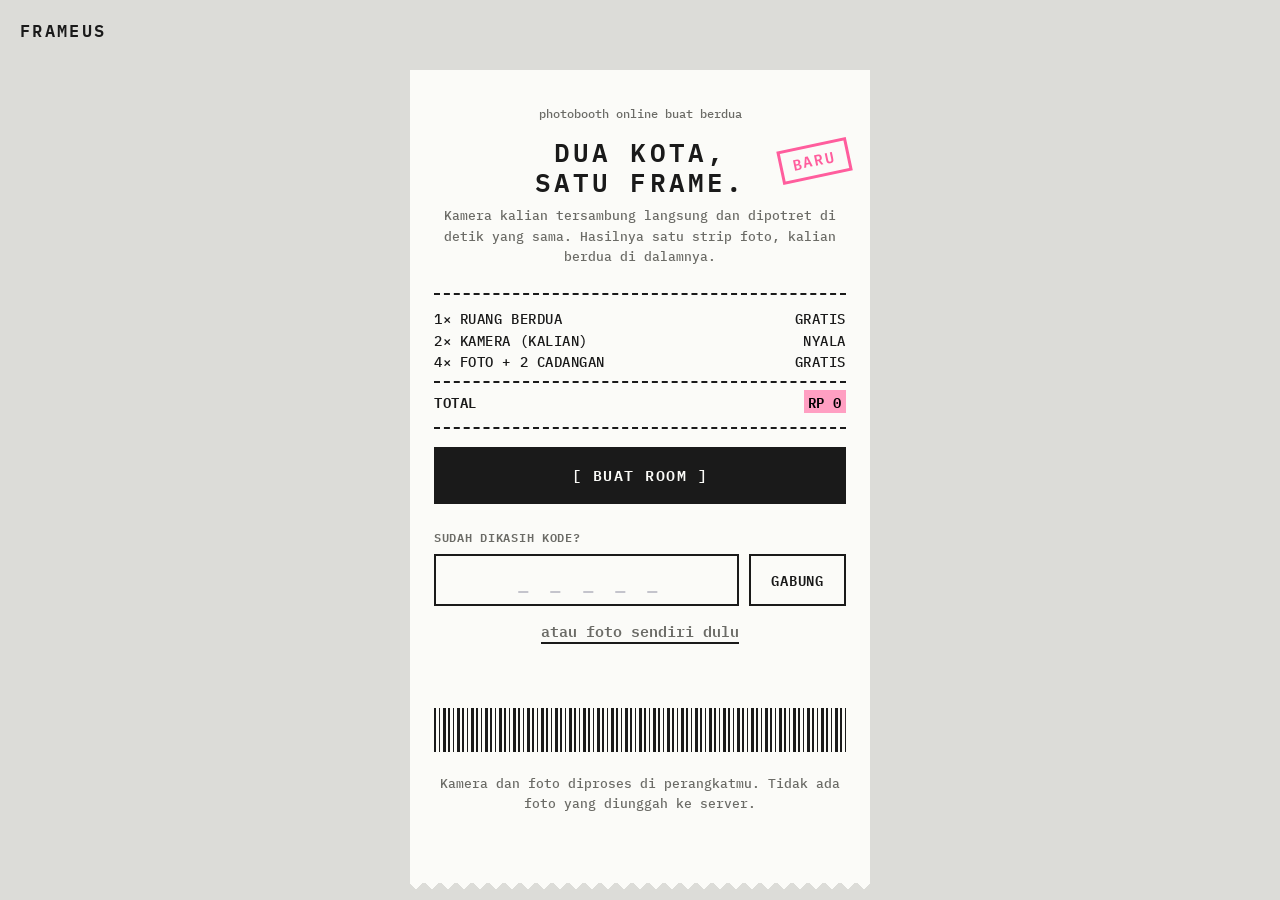
==== commit 24df7cca: "Photobooth: jadikan Struk kasir satu-satunya tema (buang Poster/Kontak), kepala/daftar pesanan/kaki " ====
--- a/photobooth/index.html
+++ b/photobooth/index.html
@@ -8,17 +8,12 @@
   <meta name="description" content="Foto berdua walau beda kota. Kamera kalian tampil berdampingan dan hasilnya jadi satu strip foto.">
   <link rel="stylesheet" href="style.css">
 </head>
-<body>
-  <div class="cs-sheet" aria-hidden="true">
-    <i data-n="1A"></i><i data-n="2A" class="a"></i><i data-n="3A" class="b"></i><i data-n="4A"></i><i data-n="5A" class="c"></i><i data-n="6A"></i><i data-n="7A" class="a"></i><i data-n="8A" class="b"></i><i data-n="9A"></i><i data-n="10A" class="b"></i><i data-n="11A" class="c"></i><i data-n="12A"></i>
-  </div>
-  <div class="cs-veil" aria-hidden="true"></div>
+<body data-theme="struk">
   <header class="bar">
     <button id="btnBack" class="icon-btn" aria-label="Kembali" hidden>
       <svg viewBox="0 0 24 24" width="22" height="22" fill="none" stroke="currentColor" stroke-width="2.6" stroke-linecap="square"><path d="M15 5l-7 7 7 7"/></svg>
     </button>
     <a class="brand" href="./" aria-label="frameus, ke beranda"><span class="b-a">frame</span><span class="b-b">us</span></a>
-    <button id="btnTheme" class="theme-btn" type="button" aria-label="Ganti tema tampilan"><span class="theme-dot" aria-hidden="true"></span><span id="themeName">Poster</span></button>
     <div id="stepper" class="stepper" hidden>
       <span id="stepLabel" class="step-label"></span>
       <ol id="steps" aria-hidden="true"><li data-s="frame"></li><li data-s="shoot"></li><li data-s="pick"></li><li data-s="style"></li><li data-s="done"></li></ol>
@@ -41,7 +36,6 @@
           <span class="cta-main">Buat room</span>
           <span class="cta-sub">kamu jadi tuan rumah, lalu kirim kode ke dia</span>
           <svg viewBox="0 0 24 24" width="26" height="26" fill="none" stroke="currentColor" stroke-width="2.6" stroke-linecap="square" aria-hidden="true"><path d="M4 12h15M13 6l6 6-6 6"/></svg>
-          <svg class="gp" viewBox="0 0 260 80" preserveAspectRatio="none" fill="none" stroke="#ff6fa8" stroke-width="3.5" stroke-linecap="round" aria-hidden="true"><path d="M6 44C4 14 60 6 130 8s122 6 124 34-52 32-124 30S8 70 6 44z"/></svg>
         </button>
 
         <form id="joinForm" class="join" autocomplete="off">
@@ -59,12 +53,10 @@
           <p>Izinkan akses kamera di browser, tutup aplikasi lain yang memakainya, dan buka lewat alamat <b>https</b>. Lalu coba lagi.</p>
         </div>
         <div class="rc-bar" aria-hidden="true"></div>
-        <ol class="po-steps" aria-hidden="true"><li><b>01</b>buat room</li><li><b>02</b>kirim kode</li><li><b>03</b>foto berdua</li></ol>
         <p class="foot">Kamera dan foto diproses di perangkatmu. Tidak ada foto yang diunggah ke server.</p>
       </div>
 
-      <div class="hero-art" aria-hidden="true"><i class="po-c1"></i><i class="po-c2"></i></div>
-    </section>
+      </section>
 
     <!-- ROOM -->
     <section data-screen="room" class="screen room" hidden>
--- a/photobooth/style.css
+++ b/photobooth/style.css
@@ -1,8 +1,6 @@
 @font-face { font-family: 'IBM Plex Mono'; font-weight: 400; src: url('vendor/fonts/IBMPlexMono-400.woff2') format('woff2'); font-display: swap; }
 @font-face { font-family: 'IBM Plex Mono'; font-weight: 500; src: url('vendor/fonts/IBMPlexMono-500.woff2') format('woff2'); font-display: swap; }
 @font-face { font-family: 'IBM Plex Mono'; font-weight: 600; src: url('vendor/fonts/IBMPlexMono-600.woff2') format('woff2'); font-display: swap; }
-@font-face { font-family: 'Bebas Neue'; font-weight: 400; src: url('vendor/fonts/BebasNeue-400.woff2') format('woff2'); font-display: swap; }
-@font-face { font-family: 'Inter Tight'; font-weight: 500 900; src: url('vendor/fonts/InterTight-500_900.woff2') format('woff2'); font-display: swap; }
 /* ===== frameus — sederhana & modern, pink sebagai aksen ===== */
 :root {
   --bg: #ffffff; --card: #ffffff; --surface: #f7f7f8; --on-ink: #ffffff; --soft: #fde8ef; --display: "Inter Tight", system-ui, sans-serif; --line: #e8e8ec; --line-2: #d6d6dc;
@@ -227,172 +225,79 @@
 
 /* ======================= TEMA ======================= */
 /* dekorasi tiap tema tersembunyi sampai temanya aktif */
-.cs-sheet, .cs-veil, .rc-stamp, .rc-items, .rc-bar, .po-steps, .cta .gp, .hero-art { display: none; }
-.theme-btn { margin-left: auto; display: inline-flex; align-items: center; gap: 8px; padding: 6px 12px; border: 1px solid var(--line-2); border-radius: 99px; background: var(--card); color: var(--ink); font: 600 .78rem var(--font); }
-.theme-btn:hover { border-color: var(--ink); }
-.theme-dot { width: 10px; height: 10px; border-radius: 50%; background: var(--pink); }
-.stepper { margin-left: 12px; }
-.bar .brand + .theme-btn + .stepper { margin-left: 12px; }
-
-/* ----- POSTER: tipografi raksasa, garis tegas, pink datar ----- */
-body[data-theme="poster"] {
-  --bg: #f4f3ef; --card: #fbfaf7; --surface: #ebeae5; --line: #111; --line-2: #111; --ink: #111; --muted: #6f6e69;
-  --pink: #ff5da2; --pink-d: #e0377f; --soft: #ffe0ed; --font: "Inter Tight", system-ui, sans-serif;
-}
-body[data-theme="poster"] :is(.btn,.opt,.fcard,.tab,.cta,.join input,.field input,.panel,.fxpanel,.stub,.code span,.try,.alert,.dots div,.fxo .face,.count-pill,.cam,.who,.try-tag,.kicker,.cam-badge,.ico,.check,.theme-btn,.pick,.dots div) { border-radius: 0; }
-body[data-theme="poster"] :is(.btn,.opt,.fcard,.tab,.join input,.field input,.panel,.fxpanel,.stub,.dots div,.fxo .face,.count-pill,.theme-btn) { border: 2px solid #111; }
-body[data-theme="poster"] .bar { border-bottom: 2px solid #111; }
-body[data-theme="poster"] .brand, body[data-theme="poster"] .title { text-transform: lowercase; }
-body[data-theme="poster"] .title { font-weight: 900; letter-spacing: -.055em; line-height: .92; font-size: clamp(2.4rem, 8vw, 3.6rem); }
-body[data-theme="poster"] .opt[data-pick~="me"], body[data-theme="poster"] .fcard[data-pick~="me"] { box-shadow: 0 0 0 3px var(--me); }
-body[data-theme="poster"] .kicker { background: none; padding: 0; color: #111; font-weight: 800; text-transform: uppercase; letter-spacing: .02em; font-size: .78rem; }
-body[data-theme="poster"] .screen.home { position: relative; display: block; max-width: none; min-height: 0; }
-body[data-theme="poster"] main { max-width: 1100px; }
-body[data-theme="poster"] .hero-copy { max-width: none; position: relative; z-index: 1; }
-body[data-theme="poster"] .hero-copy h1 { font-weight: 900; letter-spacing: -.065em; line-height: .82; font-size: clamp(3.6rem, 17vw, 12rem); margin: 8px 0 28px; text-transform: lowercase; }
-body[data-theme="poster"] .hero-copy h1 .h-b { color: var(--pink); }
-body[data-theme="poster"] .lead { color: #111; font-weight: 600; max-width: 26rem; }
-body[data-theme="poster"] .cta { max-width: 620px; border: 0; background: #111; color: #fff; padding: 18px 22px; }
-body[data-theme="poster"] .cta:hover { background: #2a2a2a; }
-body[data-theme="poster"] .cta-main { font-weight: 900; font-size: 1.5rem; letter-spacing: -.04em; }
-body[data-theme="poster"] .cta-sub { color: #c9c9c4; }
-body[data-theme="poster"] .join { max-width: 620px; }
-body[data-theme="poster"] .btn.primary, body[data-theme="poster"] .btn.dark { background: #111; color: #fff; }
-body[data-theme="poster"] .po-steps { display: flex; gap: 0; list-style: none; margin: 34px 0 0; padding: 14px 0 0; border-top: 2px solid #111; max-width: 620px; }
-body[data-theme="poster"] .po-steps li { flex: 1; font-weight: 800; font-size: 1.1rem; letter-spacing: -.03em; }
-body[data-theme="poster"] .po-steps b { display: block; font-size: .72rem; color: #8a8984; letter-spacing: 0; }
-body[data-theme="poster"] .hero-art { display: block; position: absolute; right: 0; top: -6px; width: clamp(130px, 22vw, 300px); aspect-ratio: 1; margin: 0; z-index: 0; pointer-events: none; order: 0; }
-body[data-theme="poster"] .hero-art i { position: absolute; border-radius: 50% !important; mix-blend-mode: multiply; width: 100%; height: 100%; }
-body[data-theme="poster"] .po-c1 { background: var(--pink); right: 0; top: 0; }
-body[data-theme="poster"] .po-c2 { background: #111; opacity: .9; right: 42%; top: 38%; }
-body[data-theme="poster"] .tab.sel, body[data-theme="poster"] .btn.primary { background: #111; color: #fff; }
-body[data-theme="poster"] .stepper li { border-radius: 0; height: 8px; }
+.hero-art { display: none; }
 
 /* ----- STRUK: kertas kasir, mono, cap pink ----- */
-body[data-theme="struk"] {
+body {
   --bg: #dcdcd8; --card: #fbfbf8; --surface: #f0f0ec; --line: #1a1a1a; --line-2: #1a1a1a; --ink: #1a1a1a; --muted: #6b6b66;
   --pink: #ff5d9d; --pink-d: #e03581; --soft: #ffd9e8; --font: "IBM Plex Mono", ui-monospace, monospace; font-weight: 500; font-size: .95rem;
 }
-body[data-theme="struk"] .bar { background: transparent; border-bottom: 0; backdrop-filter: none; }
-body[data-theme="struk"] main { position: relative; max-width: 460px; margin: 10px auto 44px; padding: 34px 24px 56px; background: #fbfbf8; filter: drop-shadow(0 18px 28px rgba(0,0,0,.18));
-  -webkit-mask: conic-gradient(from -45deg at bottom, #0000, #000 1deg 89deg, #0000 90deg) bottom / 16px 51% repeat-x, linear-gradient(#000 0 0) top / 100% calc(100% - 7px) no-repeat; -webkit-mask-composite: source-over; mask-composite: add; }
-body[data-theme="struk"] :is(.btn,.opt,.fcard,.tab,.cta,.join input,.field input,.panel,.fxpanel,.stub,.code span,.try,.alert,.dots div,.fxo .face,.count-pill,.cam,.who,.try-tag,.kicker,.cam-badge,.ico,.check,.theme-btn,.pick) { border-radius: 0; }
-body[data-theme="struk"] :is(.btn,.tab,.join input,.field input,.theme-btn,.count-pill) { border: 2px solid #1a1a1a; font-family: var(--font); text-transform: uppercase; letter-spacing: .06em; font-weight: 600; font-size: .86rem; }
-body[data-theme="struk"] :is(.opt,.fcard,.panel,.fxpanel,.stub,.dots div,.fxo .face,.try) { border: 2px dashed #1a1a1a; }
-body[data-theme="struk"] .title { font: 600 1.4rem/1.15 var(--font); text-transform: uppercase; letter-spacing: .1em; text-align: center; }
-body[data-theme="struk"] .sub { text-align: center; margin-inline: auto; font-size: .82rem; }
-body[data-theme="struk"] .brand { font: 600 1.05rem var(--font); letter-spacing: .14em; text-transform: uppercase; }
-body[data-theme="struk"] .brand .b-b { color: var(--ink); }
-body[data-theme="struk"] .kicker { display: block; text-align: center; background: none; color: var(--muted); padding: 0; font-weight: 500; }
-body[data-theme="struk"] .screen.home { max-width: none; display: block; }
-body[data-theme="struk"] .hero-copy { text-align: center; max-width: none; position: relative; }
-body[data-theme="struk"] .hero-copy h1 { font: 600 1.6rem/1.15 var(--font); text-transform: uppercase; letter-spacing: .12em; margin: 6px 0 10px; }
-body[data-theme="struk"] .hero-copy h1 .h-b { color: var(--ink); }
-body[data-theme="struk"] .lead { margin-inline: auto; font-size: .82rem; color: var(--muted); }
-body[data-theme="struk"] .rc-stamp { display: block; position: absolute; right: -4px; top: 40px; transform: rotate(-12deg); border: 3px solid var(--pink); color: var(--pink); padding: 2px 10px; font-weight: 600; letter-spacing: .14em; }
-body[data-theme="struk"] .rc-items { display: block; list-style: none; margin: 0 0 18px; padding: 14px 0; border-block: 2px dashed #1a1a1a; text-align: left; font-size: .86rem; }
-body[data-theme="struk"] .rc-items li { display: flex; justify-content: space-between; gap: 10px; }
-body[data-theme="struk"] .rc-items .rc-total { margin-top: 8px; padding-top: 8px; border-top: 2px dashed #1a1a1a; }
-body[data-theme="struk"] .rc-items mark { background: #ff9fc2; padding: 0 4px; }
-body[data-theme="struk"] .cta { display: block; text-align: center; border: 2px solid #1a1a1a; background: #1a1a1a; color: #fbfbf8; padding: 14px; }
-body[data-theme="struk"] .cta-main { font: 600 .95rem var(--font); letter-spacing: .1em; text-transform: uppercase; }
-body[data-theme="struk"] .cta-main::before { content: "[ "; } body[data-theme="struk"] .cta-main::after { content: " ]"; }
-body[data-theme="struk"] .cta-sub, body[data-theme="struk"] .cta svg { display: none; }
-body[data-theme="struk"] .join { text-align: left; }
-body[data-theme="struk"] .join-label { font-size: .74rem; text-transform: uppercase; letter-spacing: .06em; }
-body[data-theme="struk"] .join input { font-weight: 600; font-size: 1.3rem; letter-spacing: .3em; }
-body[data-theme="struk"] .rc-bar { display: block; height: 44px; margin: 22px 0 6px; background: repeating-linear-gradient(90deg, #1a1a1a 0 2px, #0000 2px 5px, #1a1a1a 5px 6px, #0000 6px 9px, #1a1a1a 9px 12px, #0000 12px 14px); }
-body[data-theme="struk"] .btn.primary, body[data-theme="struk"] .btn.dark, body[data-theme="struk"] .tab.sel { background: #1a1a1a; color: #fbfbf8; }
-body[data-theme="struk"] .code span { background: #fbfbf8; border: 2px solid #1a1a1a; font-weight: 600; }
-body[data-theme="struk"] .code span.t-a { background: var(--soft); color: #1a1a1a; }
-body[data-theme="struk"] .actions { background: linear-gradient(to top, #fbfbf8 62%, transparent); }
-body[data-theme="struk"] .table { background: #f0f0ec; }
-body[data-theme="struk"] .stepper li { border-radius: 0; height: 8px; }
-body[data-theme="struk"] .opt[data-pick~="me"], body[data-theme="struk"] .fcard[data-pick~="me"] { box-shadow: 0 0 0 3px var(--me); border-style: solid; }
-
-/* ----- KONTAK: kamar gelap, lembar kontak, pensil lilin pink ----- */
-body[data-theme="kontak"] {
-  --bg: #0d0d0e; --card: #16161a; --surface: #1d1d22; --line: #2c2c32; --line-2: #3d3d46; --ink: #f4efe3; --muted: #a29d90; --on-ink: #0d0d0e;
-  --pink: #ff6fa8; --pink-d: #ff8fbb; --soft: rgba(255,111,168,.14); --font: "IBM Plex Mono", ui-monospace, monospace; --amber: #f2a53a;
-  color-scheme: dark; font-weight: 400; font-size: .94rem;
-}
-body[data-theme="kontak"] :is(.btn,.opt,.fcard,.tab,.cta,.join input,.field input,.panel,.fxpanel,.stub,.code span,.try,.alert,.dots div,.fxo .face,.count-pill,.cam,.theme-btn) { border-radius: 3px; }
-body[data-theme="kontak"] .bar { background: rgba(13,13,14,.85); border-bottom: 1px solid #2c2c32; }
-body[data-theme="kontak"] :is(.title,.hero-copy h1,.brand) { font-family: "Bebas Neue", Impact, sans-serif; font-weight: 400; text-transform: uppercase; letter-spacing: .02em; }
-body[data-theme="kontak"] .brand { font-size: 1.7rem; letter-spacing: .04em; }
-body[data-theme="kontak"] .brand .b-b { color: var(--pink); }
-body[data-theme="kontak"] .title { font-size: clamp(2.6rem, 9vw, 3.8rem); line-height: .9; }
-body[data-theme="kontak"] .kicker { background: none; padding: 0; color: var(--amber); font-weight: 500; text-transform: uppercase; letter-spacing: .14em; font-size: .72rem; }
-body[data-theme="kontak"] .sub, body[data-theme="kontak"] .lead { color: var(--muted); }
-body[data-theme="kontak"] .btn { background: transparent; border-color: #4a4a55; color: var(--ink); text-transform: uppercase; letter-spacing: .08em; font-size: .8rem; font-weight: 600; }
-body[data-theme="kontak"] .btn:hover { background: #1f1f25; border-color: var(--ink); }
-body[data-theme="kontak"] .btn.primary, body[data-theme="kontak"] .btn.dark, body[data-theme="kontak"] .tab.sel { background: #f4efe3; border-color: #f4efe3; color: #0d0d0e; }
-body[data-theme="kontak"] .btn:disabled { background: #17171b; color: #5a5a64; border-color: #2c2c32; }
-body[data-theme="kontak"] .tab { text-transform: uppercase; letter-spacing: .06em; font-size: .76rem; background: transparent; }
-body[data-theme="kontak"] .screen.home { display: block; max-width: none; position: relative; z-index: 2; }
-body[data-theme="kontak"] main { position: relative; z-index: 2; max-width: 1060px; }
-body[data-theme="kontak"] .hero-copy { max-width: 560px; }
-body[data-theme="kontak"] .hero-copy h1 { font-size: clamp(5rem, 14vw, 9.5rem); line-height: .82; margin: 12px 0 18px; color: #f4efe3; }
-body[data-theme="kontak"] .hero-copy h1 .h-b { color: #f4efe3; }
-body[data-theme="kontak"] .cta { position: relative; display: inline-grid; width: auto; min-width: 230px; background: #f4efe3; color: #0d0d0e; border-radius: 0; padding: 16px 30px; }
-body[data-theme="kontak"] .cta:hover { background: #fff; }
-body[data-theme="kontak"] .cta-main { font: 600 .9rem var(--font); letter-spacing: .1em; text-transform: uppercase; }
-body[data-theme="kontak"] .cta-sub { display: none; }
-body[data-theme="kontak"] .cta > svg:not(.gp) { display: none; }
-body[data-theme="kontak"] .cta .gp { display: block; position: absolute; inset: -14px -22px; width: calc(100% + 44px); height: calc(100% + 28px); pointer-events: none; }
-body[data-theme="kontak"] .join-label { color: var(--muted); }
-body[data-theme="kontak"] .join input { background: transparent; border-color: #4a4a55; color: var(--ink); }
-body[data-theme="kontak"] .text-link { color: var(--muted); text-decoration-color: #4a4a55; }
-body[data-theme="kontak"] .code span { background: #1d1d22; border-color: #4a4a55; color: #f4efe3; }
-body[data-theme="kontak"] .code span.t-a { background: var(--soft); color: var(--pink); border-color: rgba(255,111,168,.5); }
-body[data-theme="kontak"] .alert { border-color: rgba(255,111,168,.5); background: var(--soft); }
-body[data-theme="kontak"] .alert p { color: #f6c6d9; }
-body[data-theme="kontak"] .try p { color: #f6c6d9; }
-body[data-theme="kontak"] .actions { background: linear-gradient(to top, #0d0d0e 62%, transparent); }
-body[data-theme="kontak"] .table { background: #070708; }
-body[data-theme="kontak"] .switch i { background: #3d3d46; }
-body[data-theme="kontak"] .stepper li { background: #2c2c32; border-radius: 0; height: 6px; }
-body[data-theme="kontak"] .stepper li.past { background: var(--ink); }
-body[data-theme="kontak"] .cs-sheet { position: fixed; inset: 0; z-index: 0; display: none; grid-template-columns: repeat(4, 1fr); grid-auto-rows: 1fr; gap: 10px; padding: 70px 14px 14px; }
-body[data-theme="kontak"][data-screen="home"] .cs-sheet { display: grid; }
-body[data-theme="kontak"][data-screen="home"] .cs-veil { display: block; position: fixed; inset: 0; z-index: 1; background: linear-gradient(90deg, rgba(13,13,14,.97) 0, rgba(13,13,14,.9) 40%, rgba(13,13,14,.25) 82%); }
-body[data-theme="kontak"] .cs-sheet i { position: relative; background: linear-gradient(135deg,#2a2a2d,#1a1a1c); border-top: 14px solid #000; border-bottom: 14px solid #000; }
-body[data-theme="kontak"] .cs-sheet i::before { content: attr(data-n); position: absolute; top: -13px; left: 6px; font: 500 9px var(--font); color: var(--amber); }
-body[data-theme="kontak"] .cs-sheet i.a { background: linear-gradient(160deg,#6b5d52,#2c2723); } body[data-theme="kontak"] .cs-sheet i.b { background: linear-gradient(200deg,#4d5a66,#1f252b); } body[data-theme="kontak"] .cs-sheet i.c { background: linear-gradient(120deg,#5c5148,#26211d); }
-body[data-theme="kontak"] .opt, body[data-theme="kontak"] .fcard { background: #16161a; }
-body[data-theme="kontak"] .opt[data-pick~="me"], body[data-theme="kontak"] .fcard[data-pick~="me"], body[data-theme="kontak"] .opt[data-pick~="peer"], body[data-theme="kontak"] .fcard[data-pick~="peer"] { box-shadow: none; border-color: #3d3d46; }
-body[data-theme="kontak"] :is(.opt,.fcard)[data-pick~="me"]::after { content: ""; position: absolute; inset: -9px -7px; border: 3px solid var(--me); border-radius: 48% 52% 50% 50% / 55% 45% 55% 45%; transform: rotate(-1.4deg); pointer-events: none; }
-body[data-theme="kontak"] :is(.opt,.fcard)[data-pick~="peer"]::before { content: ""; position: absolute; inset: -5px -10px; border: 3px solid var(--peer); border-radius: 52% 48% 46% 54% / 46% 56% 44% 54%; transform: rotate(1.6deg); pointer-events: none; z-index: 1; }
-body[data-theme="kontak"] .pick.sel { outline: 0; }
-body[data-theme="kontak"] .pick.sel::after { content: ""; position: absolute; inset: -9px; border: 3px solid var(--pink); border-radius: 48% 52% 50% 50% / 55% 45% 55% 45%; transform: rotate(-1.2deg); pointer-events: none; }
-body[data-theme="kontak"] .pick em { top: -14px; }
-
-@media (max-width: 700px) {
-  body[data-theme="kontak"] .cs-sheet { grid-template-columns: repeat(2, 1fr); }
-  body[data-theme="poster"] .hero-art { width: 120px; top: 70px; }
-}
-
-/* ---------- perapian tema ---------- */
-/* poster: di ponsel, lingkaran jadi ornamen kecil di pojok kanan atas dan tidak menimpa judul */
-@media (max-width: 700px) {
-  body[data-theme="poster"] .hero-art { width: 64px; top: 4px; right: 0; opacity: .95; }
-  body[data-theme="poster"] .po-c2 { right: 38%; top: 36%; }
-  body[data-theme="poster"] .hero-copy h1 { font-size: clamp(3rem, 15vw, 5rem); margin-top: 34px; }
-}
-/* struk: kertas memanjang mengikuti isi, bilah atas ikut lebar kertas */
-body[data-theme="struk"] .bar { max-width: 460px; margin: 0 auto; padding-inline: 24px; }
-body[data-theme="struk"] main { min-height: calc(100vh - 80px); }
-body[data-theme="struk"] .actions { margin-inline: -24px; padding-inline: 24px; }
-body[data-theme="struk"] .table { margin-inline: -24px; }
-body[data-theme="struk"] .tabs { margin-inline: -24px; padding-inline: 24px; }
-/* kontak: lingkaran pensil lilin lebih tipis dan tidak menutupi teks */
-body[data-theme="kontak"] :is(.opt,.fcard)[data-pick~="me"]::after { inset: -5px -4px; border-width: 2px; border-radius: 12px 14px 11px 15px / 14px 11px 15px 12px; transform: rotate(-.6deg); }
-body[data-theme="kontak"] :is(.opt,.fcard)[data-pick~="peer"]::before { inset: -3px -6px; border-width: 2px; border-radius: 15px 11px 14px 12px / 11px 15px 12px 14px; transform: rotate(.7deg); }
-body[data-theme="kontak"] .who-row { top: 9px; left: 9px; }
-body[data-theme="kontak"] .check { top: 9px; right: 9px; background: #f4efe3; color: #0d0d0e; }
-body[data-theme="kontak"] .cta { overflow: visible; }
-body[data-theme="kontak"] .cta .gp { left: -18px; right: -18px; top: -12px; bottom: -12px; width: calc(100% + 36px); height: calc(100% + 24px); }
-body[data-theme="kontak"] .pick.sel::after { inset: -6px; border-width: 2px; border-radius: 6px; transform: rotate(-.8deg); }
-body[data-theme="kontak"] .join input, body[data-theme="kontak"] .field input { color: #f4efe3; }
-body[data-theme="kontak"] .join-row { max-width: 460px; }
-body[data-theme="kontak"] .cta { min-width: 0; width: auto; padding-inline: 34px; }
+body .bar { background: transparent; border-bottom: 0; backdrop-filter: none; }
+body main { position: relative; max-width: 460px; margin: 10px auto 44px; padding: 34px 24px 56px; background: #fbfbf8; filter: drop-shadow(0 18px 28px rgba(0,0,0,.18));
+  -webkit-mask: conic-gradient(from -45deg at bottom, #0000, #000 1deg 89deg, #0000 90deg) bottom / 16px 8px repeat-x, linear-gradient(#000 0 0) top / 100% calc(100% - 7px) no-repeat; -webkit-mask-composite: source-over; mask-composite: add; mask: conic-gradient(from -45deg at bottom, #0000, #000 1deg 89deg, #0000 90deg) bottom / 16px 8px repeat-x, linear-gradient(#000 0 0) top / 100% calc(100% - 7px) no-repeat; }
+body :is(.btn,.opt,.fcard,.tab,.cta,.join input,.field input,.panel,.fxpanel,.stub,.code span,.try,.alert,.dots div,.fxo .face,.count-pill,.cam,.who,.try-tag,.kicker,.cam-badge,.ico,.check,.theme-btn,.pick) { border-radius: 0; }
+body :is(.btn,.tab,.join input,.field input,.theme-btn,.count-pill) { border: 2px solid #1a1a1a; font-family: var(--font); text-transform: uppercase; letter-spacing: .06em; font-weight: 600; font-size: .86rem; }
+body :is(.opt,.fcard,.panel,.fxpanel,.stub,.dots div,.fxo .face,.try) { border: 2px dashed #1a1a1a; }
+body .title { font: 600 1.4rem/1.15 var(--font); text-transform: uppercase; letter-spacing: .1em; text-align: center; }
+body .sub { text-align: center; margin-inline: auto; font-size: .82rem; }
+body .brand { font: 600 1.05rem var(--font); letter-spacing: .14em; text-transform: uppercase; }
+body .brand .b-b { color: var(--ink); }
+body .kicker { display: block; text-align: center; background: none; color: var(--muted); padding: 0; font-weight: 500; }
+body .screen.home { max-width: none; display: block; }
+body .hero-copy { text-align: center; max-width: none; position: relative; }
+body .hero-copy h1 { font: 600 1.6rem/1.15 var(--font); text-transform: uppercase; letter-spacing: .12em; margin: 6px 0 10px; }
+body .hero-copy h1 .h-b { color: var(--ink); }
+body .lead { margin-inline: auto; font-size: .82rem; color: var(--muted); }
+body .rc-stamp { display: block; position: absolute; right: -4px; top: 40px; transform: rotate(-12deg); border: 3px solid var(--pink); color: var(--pink); padding: 2px 10px; font-weight: 600; letter-spacing: .14em; }
+body .rc-items { display: block; list-style: none; margin: 0 0 18px; padding: 14px 0; border-block: 2px dashed #1a1a1a; text-align: left; font-size: .86rem; }
+body .rc-items li { display: flex; justify-content: space-between; gap: 10px; }
+body .rc-items .rc-total { margin-top: 8px; padding-top: 8px; border-top: 2px dashed #1a1a1a; }
+body .rc-items mark { background: #ff9fc2; padding: 0 4px; }
+body .cta { display: block; text-align: center; border: 2px solid #1a1a1a; background: #1a1a1a; color: #fbfbf8; padding: 14px; }
+body .cta-main { font: 600 .95rem var(--font); letter-spacing: .1em; text-transform: uppercase; }
+body .cta-main::before { content: "[ "; } body .cta-main::after { content: " ]"; }
+body .cta-sub, body .cta svg { display: none; }
+body .join { text-align: left; }
+body .join-label { font-size: .74rem; text-transform: uppercase; letter-spacing: .06em; }
+body .join input { font-weight: 600; font-size: 1.3rem; letter-spacing: .3em; }
+body .rc-bar { display: block; height: 44px; margin: 22px 0 6px; background: repeating-linear-gradient(90deg, #1a1a1a 0 2px, #0000 2px 5px, #1a1a1a 5px 6px, #0000 6px 9px, #1a1a1a 9px 12px, #0000 12px 14px); }
+body .btn.primary, body .btn.dark, body .tab.sel { background: #1a1a1a; color: #fbfbf8; }
+body .code span { background: #fbfbf8; border: 2px solid #1a1a1a; font-weight: 600; }
+body .code span.t-a { background: var(--soft); color: #1a1a1a; }
+body .actions { background: linear-gradient(to top, #fbfbf8 62%, transparent); }
+body .table { background: #f0f0ec; }
+body .stepper li { border-radius: 0; height: 8px; }
+body .opt[data-pick~="me"], body .fcard[data-pick~="me"] { box-shadow: 0 0 0 3px var(--me); border-style: solid; }
+
+
+
+/* ---------- struk: kepala, pesanan, kaki ---------- */
+.rc-meta { margin: -6px 0 14px; padding-bottom: 10px; border-bottom: 2px dashed #1a1a1a; font-size: .7rem; letter-spacing: .08em; text-transform: uppercase; color: var(--muted); text-align: center; }
+.rc-tally { margin: 6px 0 18px; }
+.rc-tally .rc-items { margin: 0; }
+.rc-foot { margin-top: 28px; text-align: center; }
+.rc-foot .rc-bar { margin: 0 0 6px; }
+.rc-foot p { margin: 0; font-size: .7rem; letter-spacing: .06em; text-transform: uppercase; color: var(--muted); }
+.rc-items { display: block; list-style: none; padding: 12px 0; border-block: 2px dashed #1a1a1a; font-size: .8rem; text-transform: uppercase; letter-spacing: .04em; }
+.rc-items li { display: flex; justify-content: space-between; gap: 10px; }
+.rc-items .rc-total { margin-top: 8px; padding-top: 8px; border-top: 2px dashed #1a1a1a; }
+.rc-items .rc-back { margin-top: 4px; }
+.rc-bar { display: block; height: 44px; background: repeating-linear-gradient(90deg, #1a1a1a 0 2px, #0000 2px 5px, #1a1a1a 5px 6px, #0000 6px 9px, #1a1a1a 9px 12px, #0000 12px 14px); }
+.rc-items mark { background: #ff9fc2; padding: 0 4px; }
+.screen:not(.home) .title::before { content: "— "; color: var(--pink); } .screen:not(.home) .title::after { content: " —"; color: var(--pink); }
+/* kamera & hasil di atas kertas struk */
+.cam { border: 2px solid #1a1a1a; box-shadow: none; }
+.count { font-family: var(--font); font-weight: 600; letter-spacing: 0; }
+.try { background: var(--soft); border: 2px dashed #1a1a1a; }
+.try-tag { background: #1a1a1a; color: #fbfbf8; }
+.try p { color: #1a1a1a; }
+.dots div.cur { background: #1a1a1a; color: #fbfbf8; border-style: solid; }
+.shutter { border: 2px solid #1a1a1a; }
+.shutter i { background: var(--pink); }
+.pick { box-shadow: none; border: 2px solid #1a1a1a; background: #fff; }
+.pick.sel { outline: 0; border-color: var(--pink); box-shadow: 0 0 0 3px var(--pink); }
+.table { background: transparent; border: 2px dashed #1a1a1a; padding: 20px; margin-inline: 0; }
+.out { box-shadow: 0 3px 0 rgba(26,26,26,.2); }
+.panel { border-radius: 0; }
+.switch i { border-radius: 0; background: #d3d3cd; border: 2px solid #1a1a1a; } .switch i::after { border-radius: 0; background: #1a1a1a; } .switch input:checked + i { background: var(--pink); }
+.screen.wide { max-width: none; }
